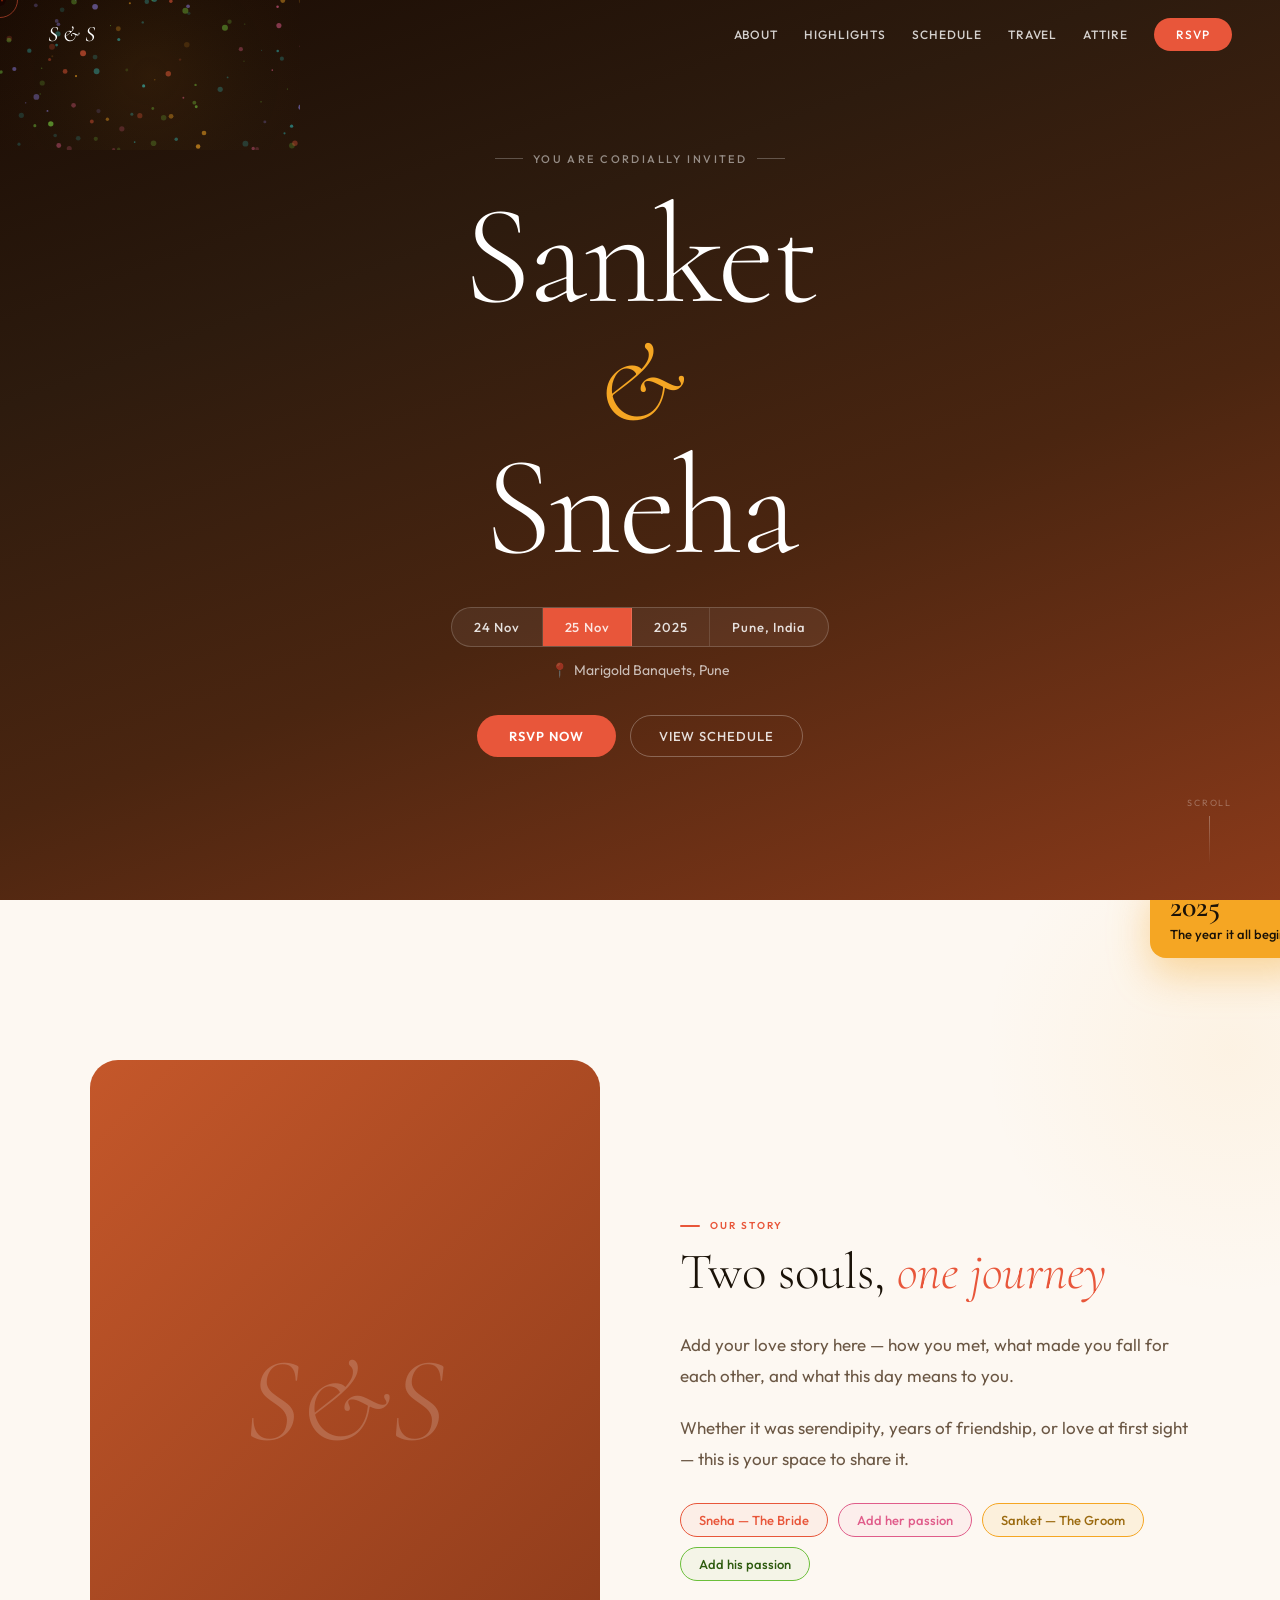
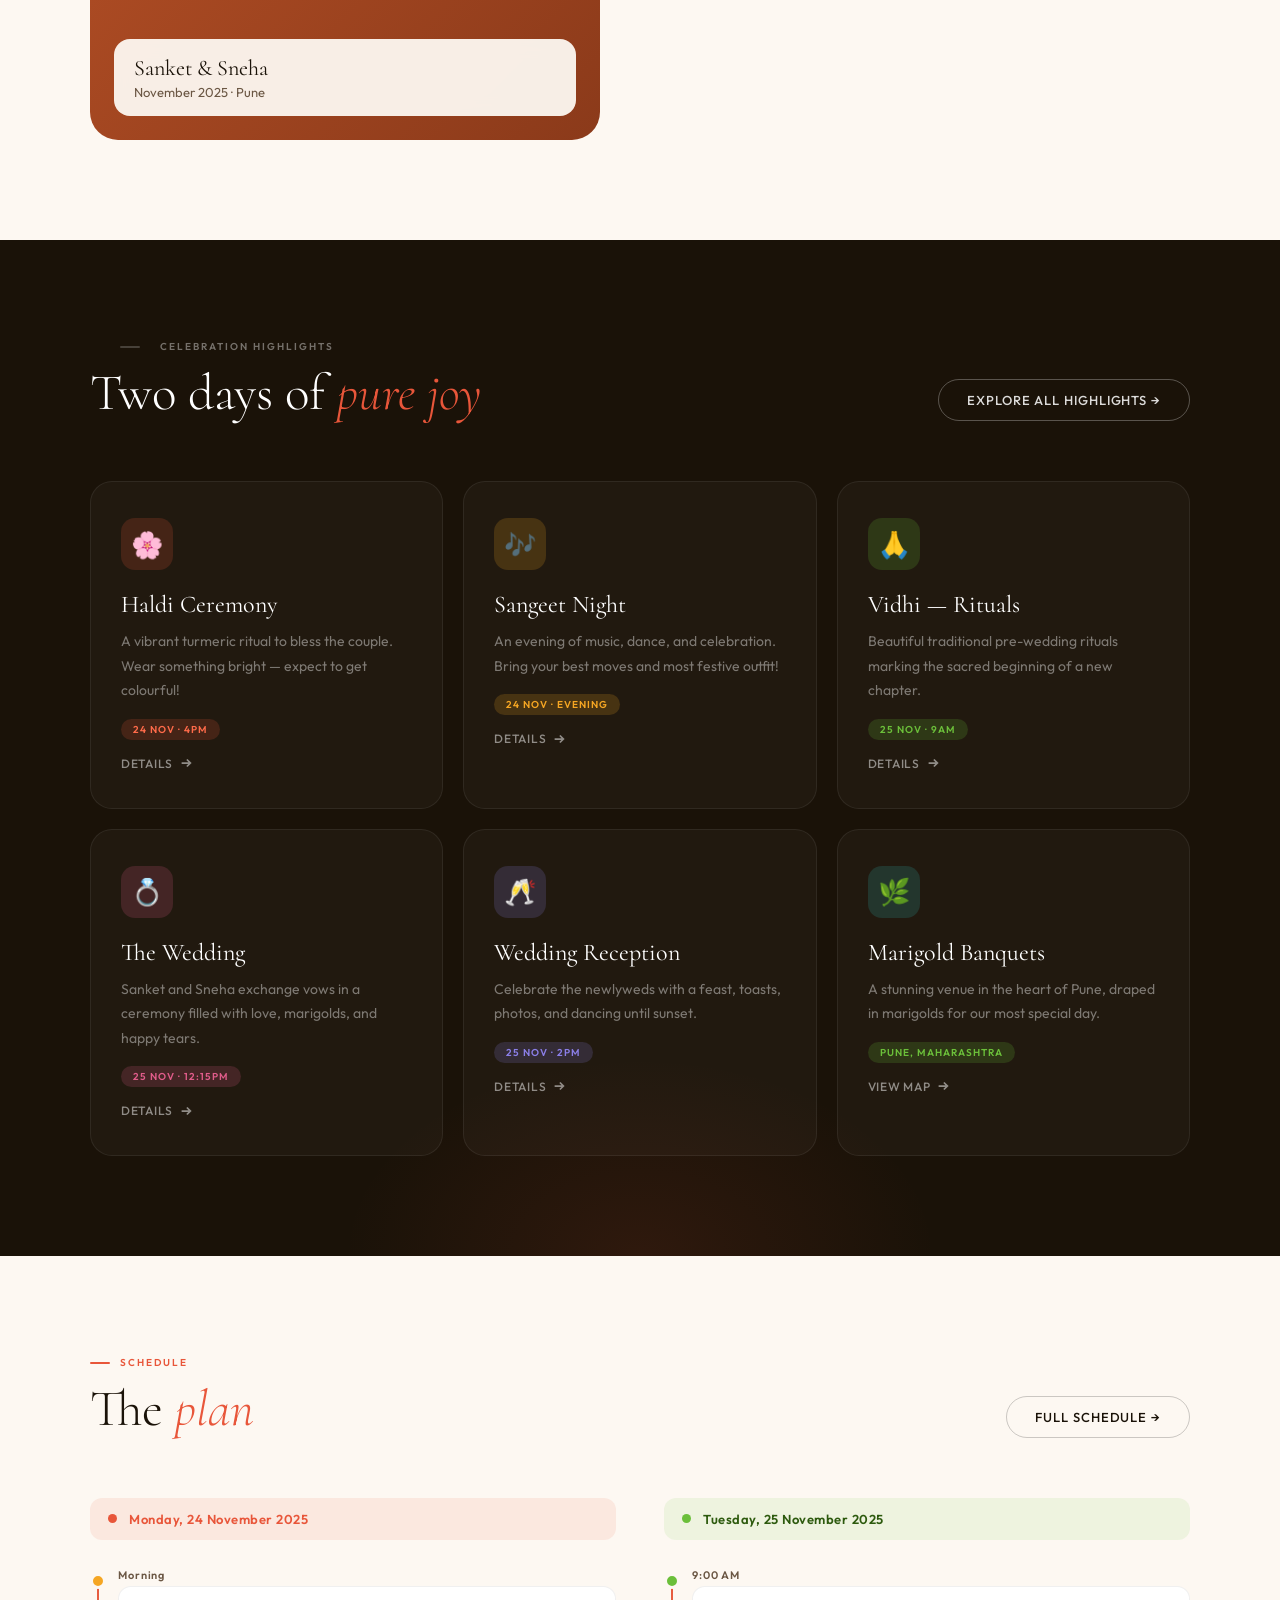
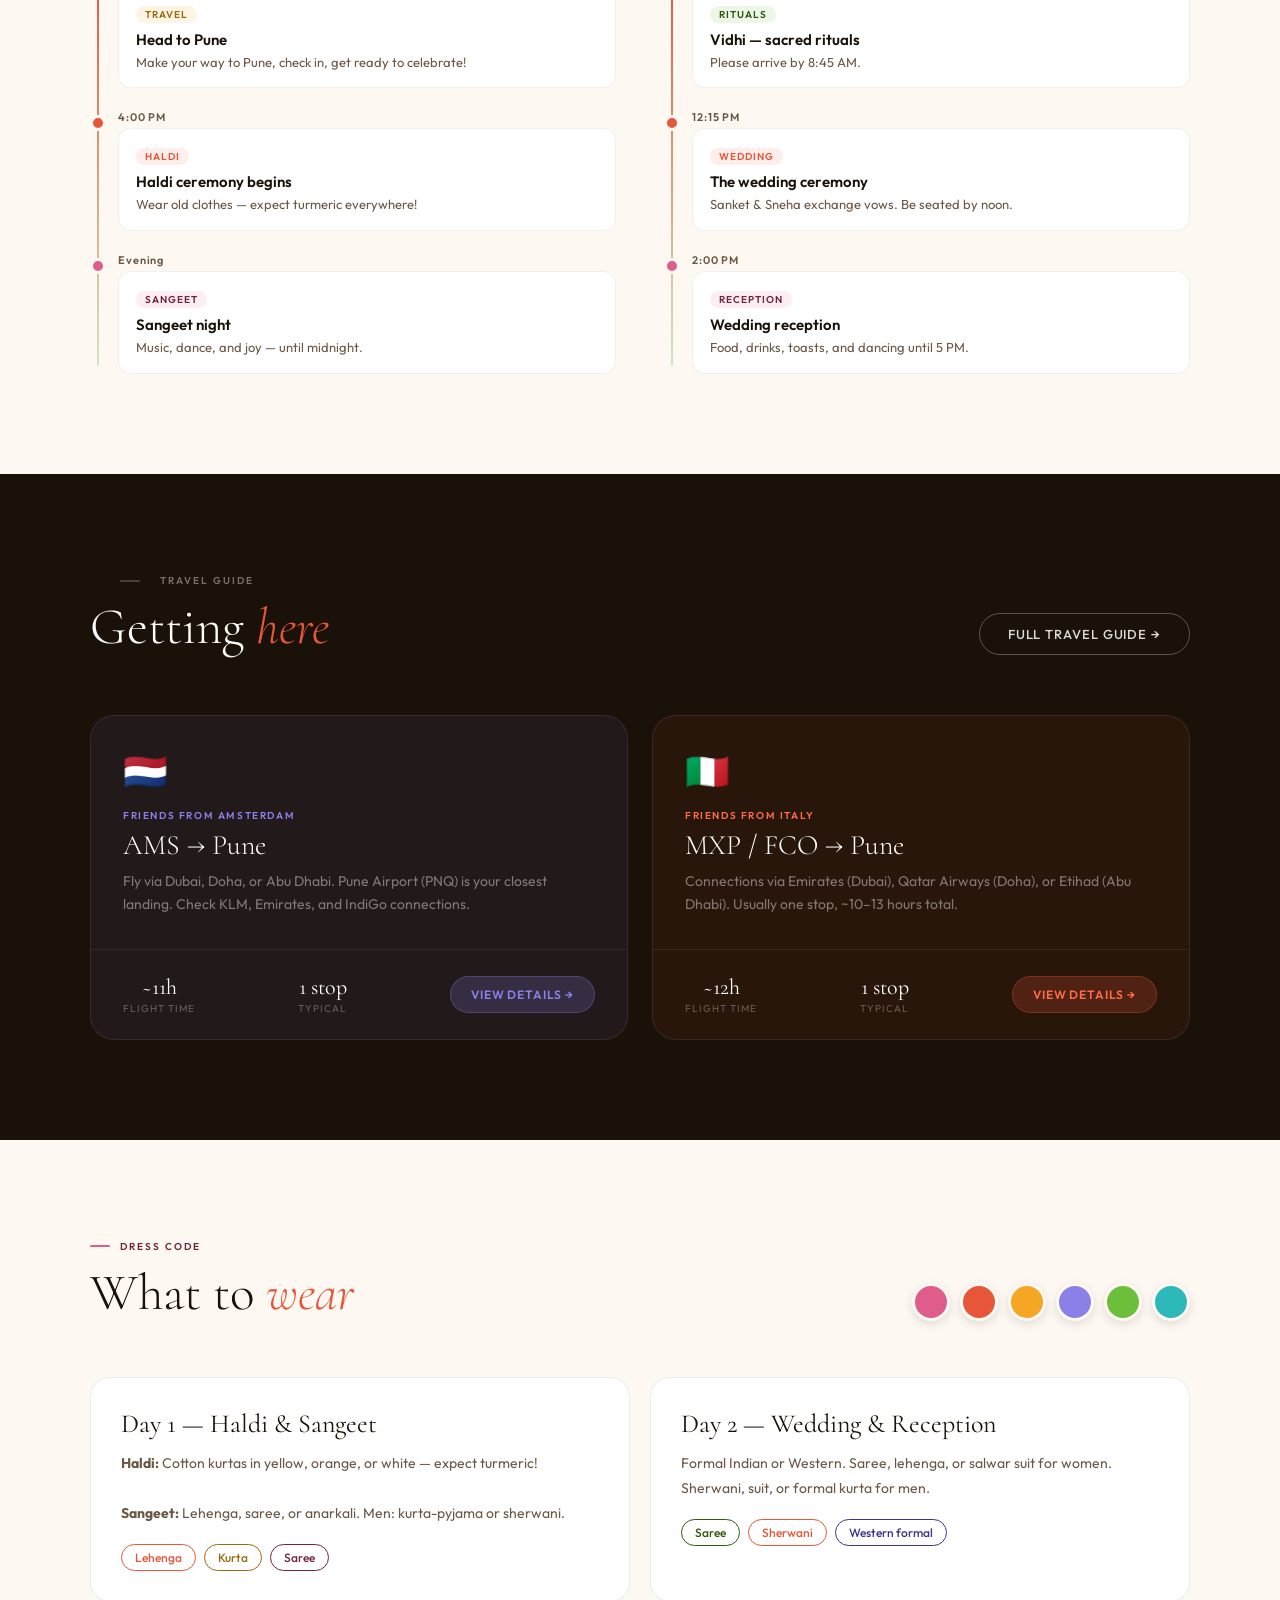
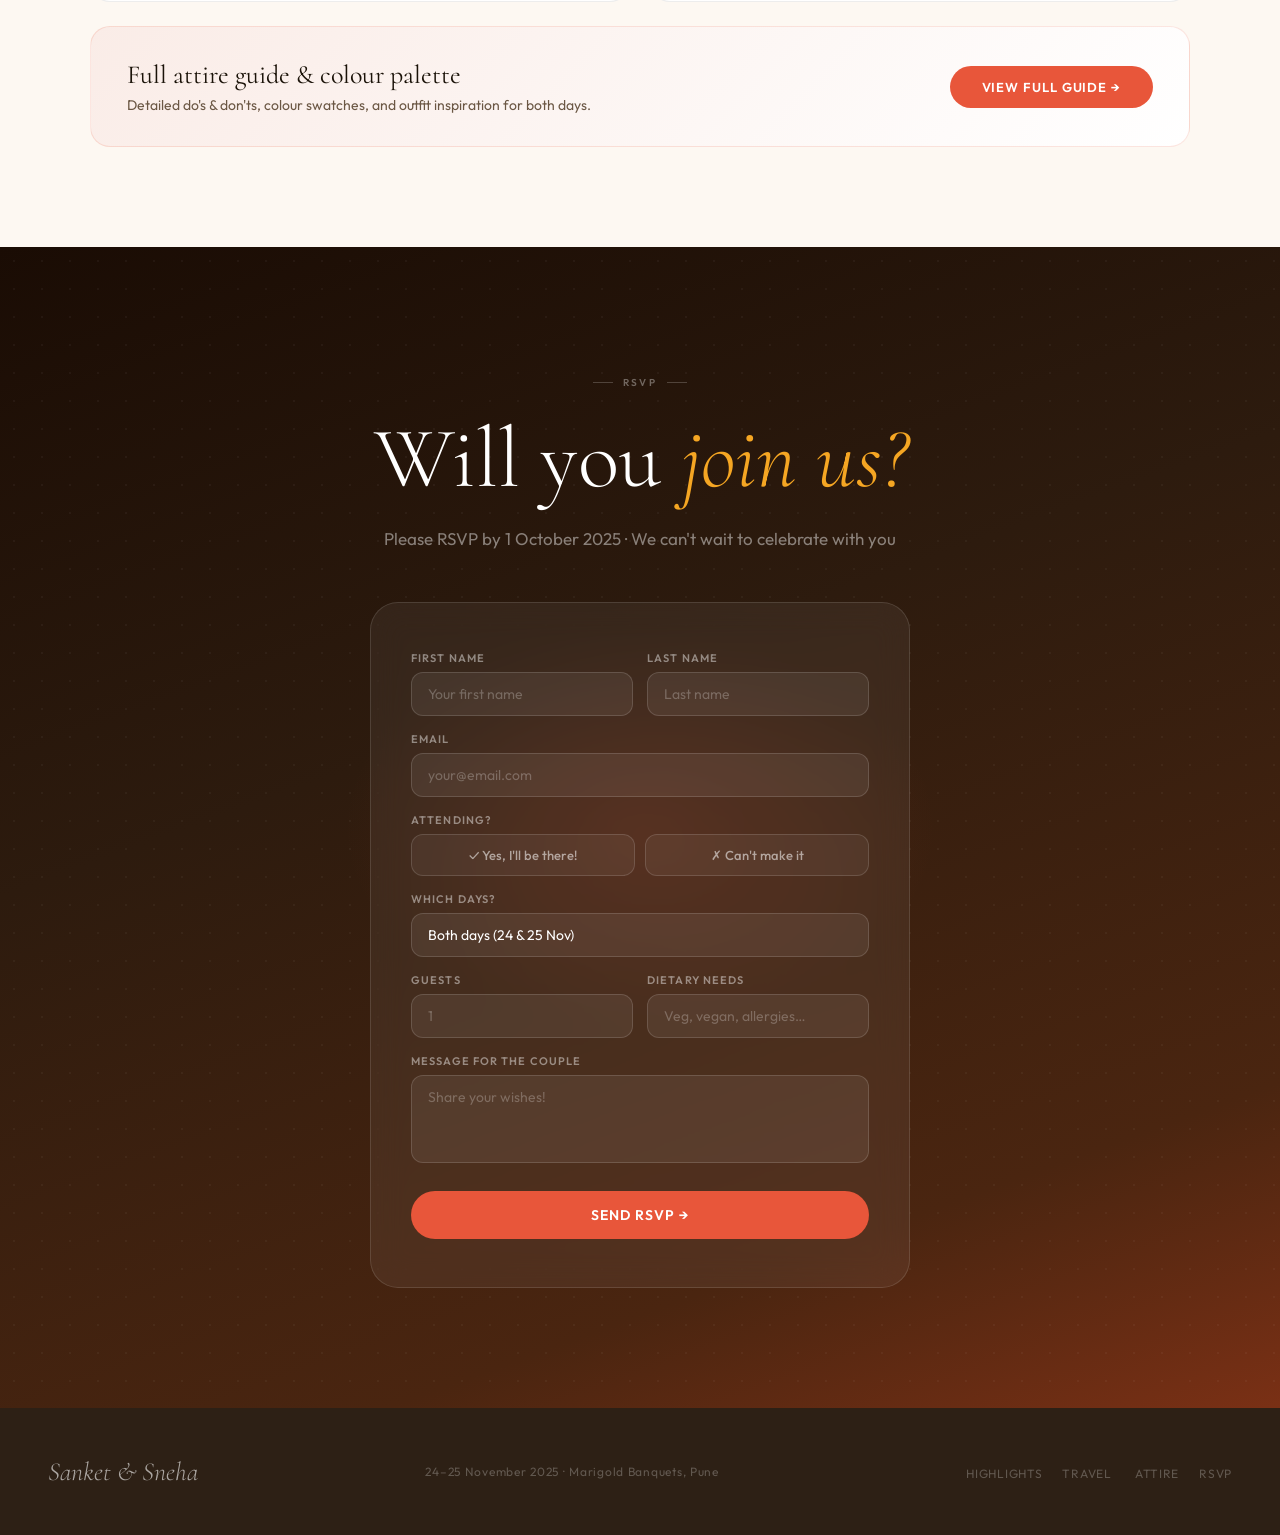
==== index.html @ 669a03d9 "Add files via upload" ====
<!DOCTYPE html>
<html lang="en">
<head>
<meta charset="UTF-8"><meta name="viewport" content="width=device-width,initial-scale=1">
<title>Sanket & Sneha — 24·25 November 2025</title>
<link rel="preconnect" href="https://fonts.googleapis.com"><link rel="preconnect" href="https://fonts.gstatic.com" crossorigin>
<link rel="stylesheet" href="shared.css">
<style>
/* HERO */
#hero{min-height:100vh;display:flex;flex-direction:column;align-items:center;justify-content:center;text-align:center;position:relative;overflow:hidden;background:linear-gradient(160deg,#1a0c04 0%,#2D1B0E 30%,#4A2510 60%,#8B3A1A 100%);}
.hero-canvas{position:absolute;inset:0;z-index:0;}
.hero-content{position:relative;z-index:2;padding:0 24px;}
.hero-eyebrow{display:inline-flex;align-items:center;gap:10px;font-size:11px;font-weight:500;letter-spacing:.22em;text-transform:uppercase;color:rgba(255,255,255,.5);margin-bottom:24px;opacity:0;animation:fadeUp .8s .3s forwards;}
.hero-eyebrow::before,.hero-eyebrow::after{content:'';width:28px;height:1px;background:rgba(255,255,255,.25);}
.hero-name-wrap{overflow:hidden;margin-bottom:4px;}
.hero-name{font-family:'Cormorant',serif;font-size:clamp(72px,11vw,150px);font-weight:300;line-height:.95;color:#fff;letter-spacing:-.02em;display:block;opacity:0;transform:translateY(100%);animation:slideUp .9s cubic-bezier(.16,1,.3,1) forwards;}
.n1{animation-delay:.5s;}.n2{animation-delay:.9s;}
.amp{font-style:italic;color:var(--yellow);font-size:clamp(60px,9vw,130px);opacity:0;animation:slideUp .9s cubic-bezier(.16,1,.3,1) .7s forwards;}
.hero-meta{margin-top:32px;opacity:0;animation:fadeUp .8s 1.2s forwards;}
.hero-date-badge{display:inline-flex;align-items:center;border:1px solid rgba(255,255,255,.18);border-radius:60px;overflow:hidden;backdrop-filter:blur(8px);background:rgba(255,255,255,.06);}
.hdb{padding:11px 22px;font-size:13px;font-weight:500;letter-spacing:.06em;color:rgba(255,255,255,.85);border-right:1px solid rgba(255,255,255,.12);}
.hdb:last-child{border-right:none;}.hdb.accent{background:var(--coral);}
.hero-loc{margin-top:14px;font-size:14px;color:rgba(255,255,255,.45);display:flex;align-items:center;justify-content:center;gap:6px;}
.hero-loc a{color:rgba(255,255,255,.7);text-decoration:none;transition:color .2s;}.hero-loc a:hover{color:var(--yellow);}
.hero-ctas{display:flex;align-items:center;justify-content:center;gap:14px;margin-top:36px;opacity:0;animation:fadeUp .8s 1.4s forwards;flex-wrap:wrap;}
.hero-countdown{position:absolute;bottom:36px;left:50%;transform:translateX(-50%);display:flex;z-index:2;opacity:0;animation:fadeUp .8s 1.6s forwards;}
.hc-block{padding:10px 18px;text-align:center;border-right:1px solid rgba(255,255,255,.12);}
.hc-block:last-child{border-right:none;}
.hc-num{font-family:'Cormorant',serif;font-size:32px;font-weight:300;color:#fff;line-height:1;}
.hc-label{font-size:9px;letter-spacing:.16em;text-transform:uppercase;color:rgba(255,255,255,.35);margin-top:3px;}
.scroll-ind{position:absolute;bottom:36px;right:48px;z-index:2;display:flex;flex-direction:column;align-items:center;gap:8px;opacity:0;animation:fadeUp .8s 2s forwards;}
.scroll-ind span{font-size:9px;letter-spacing:.2em;text-transform:uppercase;color:rgba(255,255,255,.3);}
.scroll-line{width:1px;height:48px;background:linear-gradient(to bottom,rgba(255,255,255,.3),transparent);animation:scrollDown 2s ease-in-out infinite;}
@keyframes scrollDown{0%{transform:scaleY(0);transform-origin:top;}50%{transform:scaleY(1);transform-origin:top;}51%{transform:scaleY(1);transform-origin:bottom;}100%{transform:scaleY(0);transform-origin:bottom;}}

/* ABOUT */
#about{padding:100px 48px;background:var(--cream);overflow:hidden;position:relative;}
#about::before{content:'';position:absolute;right:-200px;top:-100px;width:500px;height:500px;border-radius:50%;background:radial-gradient(circle,rgba(245,166,35,.07),transparent 70%);pointer-events:none;}
.about-inner{max-width:1100px;margin:0 auto;}
.about-grid{display:grid;grid-template-columns:1fr 1fr;gap:80px;align-items:center;margin-top:60px;}
.about-frame{aspect-ratio:3/4;border-radius:28px;background:linear-gradient(135deg,#C4572A,#8B3A1A);overflow:hidden;position:relative;display:flex;align-items:center;justify-content:center;transition:transform .4s cubic-bezier(.16,1,.3,1);}
.about-frame:hover{transform:perspective(600px) rotateY(4deg) rotateX(-2deg) scale(1.02);}
.about-frame .initials{font-family:'Cormorant',serif;font-size:120px;font-weight:300;font-style:italic;color:rgba(255,255,255,.18);user-select:none;}
.about-label{position:absolute;bottom:24px;left:24px;right:24px;padding:16px 20px;border-radius:16px;background:rgba(253,248,242,.95);backdrop-filter:blur(8px);}
.about-label h3{font-family:'Cormorant',serif;font-size:22px;font-weight:400;}
.about-label p{font-size:13px;color:var(--mid);margin-top:3px;}
.about-float{position:absolute;top:-24px;right:-32px;padding:16px 20px;border-radius:16px;background:var(--yellow);color:var(--dark);font-size:13px;font-weight:500;box-shadow:0 16px 40px rgba(245,166,35,.4);max-width:180px;animation:floatBob 3s ease-in-out infinite;}
.about-float .big{font-family:'Cormorant',serif;font-size:30px;font-weight:600;display:block;line-height:1;margin-bottom:4px;}
.about-text .section-title{margin-bottom:28px;}
.about-text p{font-size:17px;line-height:1.85;color:var(--mid);margin-bottom:20px;}
.chips{display:flex;gap:10px;flex-wrap:wrap;margin-top:28px;}
.chip{padding:8px 18px;border-radius:40px;font-size:13px;font-weight:500;border:1.5px solid;transition:all .2s;cursor:none;}
.chip:hover{transform:translateY(-2px);box-shadow:0 6px 16px rgba(0,0,0,.1);}
.chip.coral{border-color:var(--coral);color:var(--coral);background:rgba(232,86,58,.06);}
.chip.pink{border-color:var(--pink);color:var(--pink);background:rgba(224,92,138,.06);}
.chip.yellow{border-color:var(--yellow);color:var(--yellow-d);background:rgba(245,166,35,.1);}
.chip.lime{border-color:var(--lime);color:var(--lime-d);background:rgba(107,191,58,.06);}

/* FEATURES */
#features{background:var(--dark);padding:100px 48px;overflow:hidden;position:relative;}
#features::after{content:'';position:absolute;bottom:-200px;left:50%;transform:translateX(-50%);width:600px;height:400px;background:radial-gradient(ellipse,rgba(232,86,58,.1),transparent 70%);pointer-events:none;}
.features-inner{max-width:1100px;margin:0 auto;}
.features-header{display:flex;justify-content:space-between;align-items:flex-end;margin-bottom:60px;flex-wrap:wrap;gap:24px;}
.features-grid{display:grid;grid-template-columns:repeat(3,1fr);gap:20px;}
.feature-card{padding:36px 30px;border-radius:22px;border:1px solid rgba(255,255,255,.07);background:rgba(255,255,255,.03);transition:all .35s cubic-bezier(.16,1,.3,1);cursor:none;position:relative;overflow:hidden;}
.feature-card::before{content:'';position:absolute;inset:0;background:radial-gradient(circle at var(--mx,50%) var(--my,50%),rgba(255,255,255,.06),transparent 60%);opacity:0;transition:opacity .3s;}
.feature-card:hover::before{opacity:1;}
.feature-card:hover{transform:translateY(-8px) scale(1.02);border-color:rgba(255,255,255,.16);background:rgba(255,255,255,.06);}
.feature-icon{width:52px;height:52px;border-radius:14px;display:flex;align-items:center;justify-content:center;font-size:26px;margin-bottom:20px;transition:transform .3s;}
.feature-card:hover .feature-icon{transform:scale(1.15) rotate(-5deg);}
.fi-coral{background:rgba(232,86,58,.18);}.fi-yellow{background:rgba(245,166,35,.18);}
.fi-lime{background:rgba(107,191,58,.18);}.fi-pink{background:rgba(224,92,138,.18);}
.fi-purple{background:rgba(139,127,232,.18);}.fi-teal{background:rgba(45,185,185,.18);}
.feature-card h3{font-family:'Cormorant',serif;font-size:24px;font-weight:400;color:#fff;margin-bottom:10px;}
.feature-card p{font-size:14px;line-height:1.75;color:rgba(255,255,255,.42);}
.fc-tag{display:inline-block;margin-top:16px;font-size:10px;font-weight:600;letter-spacing:.1em;text-transform:uppercase;padding:4px 12px;border-radius:20px;}
.ft-coral{background:rgba(232,86,58,.18);color:var(--coral2);}.ft-yellow{background:rgba(245,166,35,.18);color:var(--yellow);}
.ft-lime{background:rgba(107,191,58,.18);color:var(--lime);}.ft-pink{background:rgba(224,92,138,.18);color:var(--pink);}
.ft-purple{background:rgba(139,127,232,.18);color:var(--purple);}
.feature-cta{display:inline-flex;align-items:center;gap:6px;margin-top:16px;font-size:12px;font-weight:500;color:rgba(255,255,255,.5);text-decoration:none;letter-spacing:.06em;text-transform:uppercase;transition:color .2s;}
.feature-cta:hover{color:#fff;}
.feature-cta svg{width:14px;height:14px;transition:transform .2s;}
.feature-cta:hover svg{transform:translateX(4px);}

/* SCHEDULE */
#schedule{padding:100px 48px;background:var(--cream);}
.schedule-inner{max-width:1100px;margin:0 auto;}
.schedule-header{display:flex;justify-content:space-between;align-items:flex-end;margin-bottom:60px;flex-wrap:wrap;gap:24px;}
.schedule-days{display:grid;grid-template-columns:1fr 1fr;gap:48px;}
.day-head{display:flex;align-items:center;gap:12px;padding:13px 18px;border-radius:12px;margin-bottom:28px;font-size:13px;font-weight:600;letter-spacing:.04em;}
.dh1{background:rgba(232,86,58,.1);color:var(--coral);}.dh2{background:rgba(107,191,58,.1);color:var(--lime-d);}
.day-head .dot{width:9px;height:9px;border-radius:50%;flex-shrink:0;}
.dh1 .dot{background:var(--coral);}.dh2 .dot{background:var(--lime);}
.tl{position:relative;padding-left:28px;}
.tl::before{content:'';position:absolute;left:7px;top:8px;bottom:8px;width:2px;border-radius:2px;background:linear-gradient(to bottom,var(--coral),rgba(107,191,58,.3));}
.tl-item{position:relative;padding-bottom:22px;}
.tl-item:last-child{padding-bottom:0;}
.tl-dot{position:absolute;left:-28px;top:5px;width:16px;height:16px;border-radius:50%;border:3px solid var(--cream);transition:transform .3s,box-shadow .3s;}
.tl-item:hover .tl-dot{transform:scale(1.4);box-shadow:0 0 0 4px rgba(232,86,58,.18);}
.dc{background:var(--coral);}.dy{background:var(--yellow);}.dp{background:var(--pink);}.dl{background:var(--lime);}
.tl-time{font-size:11px;font-weight:600;letter-spacing:.08em;color:var(--mid);margin-bottom:4px;}
.tl-card{padding:15px 17px;border-radius:13px;border:1.5px solid rgba(0,0,0,.06);background:#fff;transition:all .3s cubic-bezier(.16,1,.3,1);}
.tl-item:hover .tl-card{transform:translateX(5px);border-color:var(--coral);box-shadow:0 8px 24px rgba(0,0,0,.08);}
.tl-card h4{font-size:15px;font-weight:600;margin-bottom:3px;}
.tl-card p{font-size:13px;color:var(--mid);line-height:1.6;}
.tl-badge{display:inline-block;margin-bottom:7px;font-size:10px;font-weight:600;letter-spacing:.1em;text-transform:uppercase;padding:2px 9px;border-radius:10px;}
.tb-c{background:rgba(232,86,58,.1);color:var(--coral);}.tb-y{background:rgba(245,166,35,.12);color:var(--yellow-d);}
.tb-p{background:rgba(224,92,138,.1);color:var(--pink-d);}.tb-l{background:rgba(107,191,58,.12);color:var(--lime-d);}

/* TRAVEL SECTION */
#travel{background:var(--dark);padding:100px 48px;}
.travel-inner{max-width:1100px;margin:0 auto;}
.travel-header{display:flex;justify-content:space-between;align-items:flex-end;margin-bottom:60px;flex-wrap:wrap;gap:24px;}
.travel-cols{display:grid;grid-template-columns:1fr 1fr;gap:24px;}
.travel-col-card{border-radius:24px;overflow:hidden;border:1px solid rgba(255,255,255,.08);transition:all .3s cubic-bezier(.16,1,.3,1);}
.travel-col-card:hover{border-color:rgba(255,255,255,.18);transform:translateY(-4px);}
.tc-top{padding:32px;border-bottom:1px solid rgba(255,255,255,.07);}
.tc-flag{font-size:36px;margin-bottom:16px;}
.tc-origin{font-size:10px;font-weight:600;letter-spacing:.16em;text-transform:uppercase;margin-bottom:6px;}
.tc-origin.ams{color:var(--purple);}
.tc-origin.italy{color:var(--coral2);}
.tc-title{font-family:'Cormorant',serif;font-size:28px;font-weight:300;color:#fff;}
.tc-desc{font-size:14px;color:rgba(255,255,255,.42);margin-top:8px;line-height:1.65;}
.tc-bottom{padding:24px 32px;display:flex;align-items:center;justify-content:space-between;gap:12px;flex-wrap:wrap;}
.tc-stat{text-align:center;}
.tc-stat .val{font-family:'Cormorant',serif;font-size:22px;font-weight:400;color:#fff;}
.tc-stat .lbl{font-size:10px;letter-spacing:.1em;text-transform:uppercase;color:rgba(255,255,255,.3);margin-top:2px;}
.tc-link{display:inline-flex;align-items:center;gap:6px;padding:10px 20px;border-radius:30px;font-size:12px;font-weight:600;letter-spacing:.07em;text-transform:uppercase;text-decoration:none;transition:all .2s;}
.tc-link.ams{background:rgba(139,127,232,.2);color:var(--purple);border:1px solid rgba(139,127,232,.3);}
.tc-link.ams:hover{background:rgba(139,127,232,.35);}
.tc-link.italy{background:rgba(232,86,58,.2);color:var(--coral2);border:1px solid rgba(232,86,58,.3);}
.tc-link.italy:hover{background:rgba(232,86,58,.35);}

/* ATTIRE SECTION */
#attire{background:var(--cream);padding:100px 48px;}
.attire-inner{max-width:1100px;margin:0 auto;}
.attire-header{display:flex;justify-content:space-between;align-items:flex-end;margin-bottom:56px;flex-wrap:wrap;gap:24px;}
.palette-row{display:flex;gap:10px;flex-wrap:wrap;}
.sw{width:38px;height:38px;border-radius:50%;border:3px solid var(--cream);box-shadow:0 3px 10px rgba(0,0,0,.12);transition:transform .2s;}
.sw:hover{transform:scale(1.2);}
.attire-grid{display:grid;grid-template-columns:1fr 1fr;gap:20px;margin-bottom:24px;}
.acard{padding:30px;border-radius:20px;border:1.5px solid rgba(0,0,0,.07);background:#fff;transition:all .3s cubic-bezier(.16,1,.3,1);}
.acard:hover{transform:translateY(-4px);box-shadow:0 16px 40px rgba(0,0,0,.08);border-color:transparent;}
.acard h3{font-family:'Cormorant',serif;font-size:26px;font-weight:400;margin-bottom:12px;}
.acard p{font-size:14px;color:var(--mid);line-height:1.8;margin-bottom:18px;}
.achips{display:flex;gap:8px;flex-wrap:wrap;}
.achip{font-size:12px;font-weight:500;padding:5px 13px;border-radius:20px;border:1.5px solid;transition:all .2s;}
.achip:hover{transform:translateY(-2px);}
.attire-cta-banner{margin-top:24px;padding:32px 36px;border-radius:20px;background:linear-gradient(135deg,var(--coral-l),#fff);border:1.5px solid rgba(232,86,58,.15);display:flex;align-items:center;justify-content:space-between;gap:24px;flex-wrap:wrap;}
.acb-text h3{font-family:'Cormorant',serif;font-size:26px;font-weight:400;margin-bottom:6px;}
.acb-text p{font-size:14px;color:var(--mid);}

/* RSVP */
#rsvp{background:linear-gradient(160deg,#1a0c04 0%,#2D1B0E 40%,#4A2510 80%,#7A3015 100%);padding:120px 48px;text-align:center;position:relative;overflow:hidden;}
#rsvp::before{content:'';position:absolute;inset:0;background-image:radial-gradient(rgba(255,255,255,.04) 1px,transparent 1px);background-size:28px 28px;pointer-events:none;}
.rsvp-glow{position:absolute;top:50%;left:50%;transform:translate(-50%,-50%);width:600px;height:400px;background:radial-gradient(ellipse,rgba(232,86,58,.14),transparent 70%);pointer-events:none;}
.rsvp-inner{position:relative;z-index:1;}
.rsvp-eyebrow{display:inline-flex;align-items:center;gap:10px;font-size:10px;font-weight:600;letter-spacing:.22em;text-transform:uppercase;color:rgba(255,255,255,.35);margin-bottom:18px;}
.rsvp-eyebrow::before,.rsvp-eyebrow::after{content:'';width:20px;height:1px;background:rgba(255,255,255,.2);}
.rsvp-title{font-family:'Cormorant',serif;font-size:clamp(44px,7vw,86px);font-weight:300;color:#fff;margin-bottom:14px;}
.rsvp-title em{font-style:italic;color:var(--yellow);}
.rsvp-sub{font-size:17px;color:rgba(255,255,255,.45);margin-bottom:48px;line-height:1.7;}
.rsvp-box{max-width:540px;margin:0 auto;background:rgba(255,255,255,.06);backdrop-filter:blur(16px);border:1px solid rgba(255,255,255,.12);border-radius:28px;padding:48px 40px;}
.form-row{display:grid;grid-template-columns:1fr 1fr;gap:14px;}
.fld{margin-bottom:16px;text-align:left;}
.fld label{display:block;font-size:11px;font-weight:600;letter-spacing:.1em;text-transform:uppercase;color:rgba(255,255,255,.45);margin-bottom:7px;}
.fld input,.fld select,.fld textarea{width:100%;padding:12px 16px;border:1px solid rgba(255,255,255,.14);border-radius:12px;font-size:14px;font-family:'Outfit',sans-serif;background:rgba(255,255,255,.07);color:#fff;outline:none;transition:border-color .2s,background .2s;appearance:none;}
.fld input::placeholder,.fld textarea::placeholder{color:rgba(255,255,255,.25);}
.fld input:focus,.fld select:focus,.fld textarea:focus{border-color:rgba(245,166,35,.6);background:rgba(255,255,255,.1);}
.fld select option{background:#3A1A0A;color:#fff;}
.fld textarea{height:88px;resize:none;}
.attend-row{display:grid;grid-template-columns:1fr 1fr;gap:10px;margin-top:7px;}
.att-btn{padding:12px;border-radius:12px;font-size:13px;font-weight:500;cursor:none;font-family:'Outfit',sans-serif;border:1px solid rgba(255,255,255,.14);background:rgba(255,255,255,.05);color:rgba(255,255,255,.55);transition:all .2s;}
.att-btn:hover{background:rgba(255,255,255,.1);color:#fff;}
.att-btn.yes{background:rgba(107,191,58,.2);border-color:rgba(107,191,58,.45);color:#8FD455;}
.att-btn.no{background:rgba(224,92,138,.15);border-color:rgba(224,92,138,.35);color:var(--pink);}
.rsvp-submit{width:100%;padding:15px;border-radius:40px;background:var(--coral);color:#fff;font-size:14px;font-weight:600;letter-spacing:.07em;text-transform:uppercase;border:none;cursor:none;font-family:'Outfit',sans-serif;margin-top:8px;transition:all .25s;position:relative;overflow:hidden;}
.rsvp-submit::after{content:'';position:absolute;inset:0;background:linear-gradient(to right,transparent,rgba(255,255,255,.2),transparent);transform:translateX(-100%);transition:transform .5s;}
.rsvp-submit:hover{background:var(--coral2);transform:translateY(-2px);box-shadow:0 12px 32px rgba(232,86,58,.5);}
.rsvp-submit:hover::after{transform:translateX(100%);}
.rsvp-success{display:none;text-align:center;padding:20px 0;}
.rsvp-success .big{font-family:'Cormorant',serif;font-size:42px;font-style:italic;color:#fff;margin-bottom:12px;}
.rsvp-success p{font-size:15px;color:rgba(255,255,255,.55);}

@media(max-width:900px){
  #about,#features,#schedule,#travel,#attire,#rsvp{padding:72px 20px;}
  .about-grid,.schedule-days,.travel-cols,.attire-grid,.features-grid{grid-template-columns:1fr;}
  .about-float{display:none;}
  .features-header,.schedule-header,.travel-header,.attire-header{flex-direction:column;align-items:flex-start;}
  .form-row,.attend-row{grid-template-columns:1fr;}
  .rsvp-box{padding:28px 20px;}
  .attire-cta-banner{flex-direction:column;}
  .scroll-ind{display:none;}
}
</style>
</head>
<body>
<div id="cursor"></div><div id="cursor-ring"></div>

<nav class="main-nav" id="main-nav">
  <a href="index.html" class="nav-logo">S & S</a>
  <div class="nav-links">
    <a href="#about">About</a>
    <a href="#features">Highlights</a>
    <a href="#schedule">Schedule</a>
    <a href="#travel">Travel</a>
    <a href="#attire">Attire</a>
    <a href="#rsvp" class="nav-rsvp">RSVP</a>
  </div>
  <div class="hamburger" id="ham" onclick="toggleMenu()"><span></span><span></span><span></span></div>
</nav>
<div class="mobile-menu" id="mmenu">
  <a href="#about" onclick="closeMenu()">About</a>
  <a href="#features" onclick="closeMenu()">Highlights</a>
  <a href="#schedule" onclick="closeMenu()">Schedule</a>
  <a href="#travel" onclick="closeMenu()">Travel</a>
  <a href="#attire" onclick="closeMenu()">Attire</a>
  <a href="#rsvp" onclick="closeMenu()" style="color:var(--coral)">RSVP →</a>
</div>

<!-- HERO -->
<section id="hero">
  <canvas class="hero-canvas" id="heroCanvas"></canvas>
  <div class="hero-content">
    <div class="hero-eyebrow">You are cordially invited</div>
    <div class="hero-name-wrap"><span class="hero-name n1">Sanket</span></div>
    <div class="hero-name-wrap"><span class="hero-name amp">&</span></div>
    <div class="hero-name-wrap"><span class="hero-name n2">Sneha</span></div>
    <div class="hero-meta">
      <div class="hero-date-badge">
        <div class="hdb">24 Nov</div><div class="hdb accent">25 Nov</div>
        <div class="hdb">2025</div><div class="hdb">Pune, India</div>
      </div>
      <div class="hero-loc">📍 <a href="https://maps.app.goo.gl/HEEg9PPyY22yJDSi9" target="_blank">Marigold Banquets, Pune</a></div>
    </div>
    <div class="hero-ctas">
      <a href="#rsvp" class="btn-primary">RSVP Now</a>
      <a href="#schedule" class="btn-outline-white">View Schedule</a>
    </div>
  </div>
  <div class="hero-countdown" id="hcdown">
    <div class="hc-block"><div class="hc-num" id="hc-d">—</div><div class="hc-label">Days</div></div>
    <div class="hc-block"><div class="hc-num" id="hc-h">—</div><div class="hc-label">Hours</div></div>
    <div class="hc-block"><div class="hc-num" id="hc-m">—</div><div class="hc-label">Mins</div></div>
    <div class="hc-block"><div class="hc-num" id="hc-s">—</div><div class="hc-label">Secs</div></div>
  </div>
  <div class="scroll-ind"><span>Scroll</span><div class="scroll-line"></div></div>
</section>

<!-- ABOUT -->
<section id="about">
  <div class="about-inner">
    <div class="about-grid">
      <div class="reveal-left">
        <div class="about-frame">
          <span class="initials">S&S</span>
          <div class="about-label"><h3>Sanket & Sneha</h3><p>November 2025 · Pune</p></div>
        </div>
        <div class="about-float"><span class="big">2025</span>The year it all begins</div>
      </div>
      <div class="about-text reveal-right">
        <div class="section-label sl-coral">Our story</div>
        <h2 class="section-title">Two souls, <em>one journey</em></h2>
        <p>Add your love story here — how you met, what made you fall for each other, and what this day means to you.</p>
        <p>Whether it was serendipity, years of friendship, or love at first sight — this is your space to share it.</p>
        <div class="chips">
          <span class="chip coral">Sneha — The Bride</span>
          <span class="chip pink">Add her passion</span>
          <span class="chip yellow">Sanket — The Groom</span>
          <span class="chip lime">Add his passion</span>
        </div>
      </div>
    </div>
  </div>
</section>

<!-- FEATURES / HIGHLIGHTS -->
<section id="features">
  <div class="features-inner">
    <div class="features-header">
      <div class="reveal">
        <div class="section-label" style="color:rgba(255,255,255,.4)"><span style="width:20px;height:2px;background:rgba(255,255,255,.2);display:inline-block;border-radius:2px;margin-right:10px"></span>Celebration highlights</div>
        <h2 class="section-title" style="color:#fff">Two days of <em>pure joy</em></h2>
      </div>
      <a href="highlights.html" class="btn-outline-white reveal">Explore all highlights →</a>
    </div>
    <div class="features-grid">
      <div class="feature-card reveal d1"><div class="feature-icon fi-coral">🌸</div><h3>Haldi Ceremony</h3><p>A vibrant turmeric ritual to bless the couple. Wear something bright — expect to get colourful!</p><span class="fc-tag ft-coral">24 Nov · 4pm</span><br><a href="highlights.html#haldi" class="feature-cta">Details <svg viewBox="0 0 16 16" fill="none" stroke="currentColor" stroke-width="2"><path d="M3 8h10M9 4l4 4-4 4"/></svg></a></div>
      <div class="feature-card reveal d2"><div class="feature-icon fi-yellow">🎶</div><h3>Sangeet Night</h3><p>An evening of music, dance, and celebration. Bring your best moves and most festive outfit!</p><span class="fc-tag ft-yellow">24 Nov · Evening</span><br><a href="highlights.html#sangeet" class="feature-cta">Details <svg viewBox="0 0 16 16" fill="none" stroke="currentColor" stroke-width="2"><path d="M3 8h10M9 4l4 4-4 4"/></svg></a></div>
      <div class="feature-card reveal d3"><div class="feature-icon fi-lime">🙏</div><h3>Vidhi — Rituals</h3><p>Beautiful traditional pre-wedding rituals marking the sacred beginning of a new chapter.</p><span class="fc-tag ft-lime">25 Nov · 9am</span><br><a href="highlights.html#vidhi" class="feature-cta">Details <svg viewBox="0 0 16 16" fill="none" stroke="currentColor" stroke-width="2"><path d="M3 8h10M9 4l4 4-4 4"/></svg></a></div>
      <div class="feature-card reveal d4"><div class="feature-icon fi-pink">💍</div><h3>The Wedding</h3><p>Sanket and Sneha exchange vows in a ceremony filled with love, marigolds, and happy tears.</p><span class="fc-tag ft-pink">25 Nov · 12:15pm</span><br><a href="highlights.html#wedding" class="feature-cta">Details <svg viewBox="0 0 16 16" fill="none" stroke="currentColor" stroke-width="2"><path d="M3 8h10M9 4l4 4-4 4"/></svg></a></div>
      <div class="feature-card reveal d5"><div class="feature-icon fi-purple">🥂</div><h3>Wedding Reception</h3><p>Celebrate the newlyweds with a feast, toasts, photos, and dancing until sunset.</p><span class="fc-tag ft-purple">25 Nov · 2pm</span><br><a href="highlights.html#reception" class="feature-cta">Details <svg viewBox="0 0 16 16" fill="none" stroke="currentColor" stroke-width="2"><path d="M3 8h10M9 4l4 4-4 4"/></svg></a></div>
      <div class="feature-card reveal d6"><div class="feature-icon fi-teal">🌿</div><h3>Marigold Banquets</h3><p>A stunning venue in the heart of Pune, draped in marigolds for our most special day.</p><span class="fc-tag ft-lime">Pune, Maharashtra</span><br><a href="https://maps.app.goo.gl/HEEg9PPyY22yJDSi9" target="_blank" class="feature-cta">View map <svg viewBox="0 0 16 16" fill="none" stroke="currentColor" stroke-width="2"><path d="M3 8h10M9 4l4 4-4 4"/></svg></a></div>
    </div>
  </div>
</section>

<!-- SCHEDULE -->
<section id="schedule">
  <div class="schedule-inner">
    <div class="schedule-header">
      <div class="reveal">
        <div class="section-label sl-coral">Schedule</div>
        <h2 class="section-title">The <em>plan</em></h2>
      </div>
      <a href="highlights.html#schedule" class="btn-outline-dark reveal">Full schedule →</a>
    </div>
    <div class="schedule-days">
      <div class="reveal-left">
        <div class="day-head dh1"><div class="dot"></div>Monday, 24 November 2025</div>
        <div class="tl">
          <div class="tl-item"><div class="tl-dot dy"></div><div class="tl-time">Morning</div><div class="tl-card"><span class="tl-badge tb-y">Travel</span><h4>Head to Pune</h4><p>Make your way to Pune, check in, get ready to celebrate!</p></div></div>
          <div class="tl-item"><div class="tl-dot dc"></div><div class="tl-time">4:00 PM</div><div class="tl-card"><span class="tl-badge tb-c">Haldi</span><h4>Haldi ceremony begins</h4><p>Wear old clothes — expect turmeric everywhere!</p></div></div>
          <div class="tl-item"><div class="tl-dot dp"></div><div class="tl-time">Evening</div><div class="tl-card"><span class="tl-badge tb-p">Sangeet</span><h4>Sangeet night</h4><p>Music, dance, and joy — until midnight.</p></div></div>
        </div>
      </div>
      <div class="reveal-right">
        <div class="day-head dh2"><div class="dot"></div>Tuesday, 25 November 2025</div>
        <div class="tl">
          <div class="tl-item"><div class="tl-dot dl"></div><div class="tl-time">9:00 AM</div><div class="tl-card"><span class="tl-badge tb-l">Rituals</span><h4>Vidhi — sacred rituals</h4><p>Please arrive by 8:45 AM.</p></div></div>
          <div class="tl-item"><div class="tl-dot dc"></div><div class="tl-time">12:15 PM</div><div class="tl-card"><span class="tl-badge tb-c">Wedding</span><h4>The wedding ceremony</h4><p>Sanket & Sneha exchange vows. Be seated by noon.</p></div></div>
          <div class="tl-item"><div class="tl-dot dp"></div><div class="tl-time">2:00 PM</div><div class="tl-card"><span class="tl-badge tb-p">Reception</span><h4>Wedding reception</h4><p>Food, drinks, toasts, and dancing until 5 PM.</p></div></div>
        </div>
      </div>
    </div>
  </div>
</section>

<!-- TRAVEL -->
<section id="travel">
  <div class="travel-inner">
    <div class="travel-header">
      <div class="reveal">
        <div class="section-label" style="color:rgba(255,255,255,.4)"><span style="width:20px;height:2px;background:rgba(255,255,255,.2);display:inline-block;border-radius:2px;margin-right:10px"></span>Travel guide</div>
        <h2 class="section-title" style="color:#fff">Getting <em>here</em></h2>
      </div>
      <a href="travel.html" class="btn-outline-white reveal">Full travel guide →</a>
    </div>
    <div class="travel-cols">
      <div class="travel-col-card reveal-left" style="background:rgba(139,127,232,.08)">
        <div class="tc-top">
          <div class="tc-flag">🇳🇱</div>
          <div class="tc-origin ams">Friends from Amsterdam</div>
          <div class="tc-title">AMS → Pune</div>
          <div class="tc-desc">Fly via Dubai, Doha, or Abu Dhabi. Pune Airport (PNQ) is your closest landing. Check KLM, Emirates, and IndiGo connections.</div>
        </div>
        <div class="tc-bottom">
          <div class="tc-stat"><div class="val">~11h</div><div class="lbl">Flight time</div></div>
          <div class="tc-stat"><div class="val">1 stop</div><div class="lbl">Typical</div></div>
          <a href="travel.html#ams" class="tc-link ams">View details →</a>
        </div>
      </div>
      <div class="travel-col-card reveal-right" style="background:rgba(232,86,58,.07)">
        <div class="tc-top">
          <div class="tc-flag">🇮🇹</div>
          <div class="tc-origin italy">Friends from Italy</div>
          <div class="tc-title">MXP / FCO → Pune</div>
          <div class="tc-desc">Connections via Emirates (Dubai), Qatar Airways (Doha), or Etihad (Abu Dhabi). Usually one stop, ~10–13 hours total.</div>
        </div>
        <div class="tc-bottom">
          <div class="tc-stat"><div class="val">~12h</div><div class="lbl">Flight time</div></div>
          <div class="tc-stat"><div class="val">1 stop</div><div class="lbl">Typical</div></div>
          <a href="travel.html#italy" class="tc-link italy">View details →</a>
        </div>
      </div>
    </div>
  </div>
</section>

<!-- ATTIRE -->
<section id="attire">
  <div class="attire-inner">
    <div class="attire-header">
      <div class="reveal">
        <div class="section-label sl-pink">Dress code</div>
        <h2 class="section-title">What to <em>wear</em></h2>
      </div>
      <div class="palette-row reveal">
        <div class="sw" style="background:#E05C8A"></div><div class="sw" style="background:#E8563A"></div>
        <div class="sw" style="background:#F5A623"></div><div class="sw" style="background:#8B7FE8"></div>
        <div class="sw" style="background:#6BBF3A"></div><div class="sw" style="background:#2DB9B9"></div>
      </div>
    </div>
    <div class="attire-grid">
      <div class="acard reveal-left">
        <h3>Day 1 — Haldi & Sangeet</h3>
        <p><strong>Haldi:</strong> Cotton kurtas in yellow, orange, or white — expect turmeric!<br><br><strong>Sangeet:</strong> Lehenga, saree, or anarkali. Men: kurta-pyjama or sherwani.</p>
        <div class="achips">
          <span class="achip" style="border-color:var(--coral);color:var(--coral)">Lehenga</span>
          <span class="achip" style="border-color:var(--yellow-d);color:var(--yellow-d)">Kurta</span>
          <span class="achip" style="border-color:var(--pink-d);color:var(--pink-d)">Saree</span>
        </div>
      </div>
      <div class="acard reveal-right">
        <h3>Day 2 — Wedding & Reception</h3>
        <p>Formal Indian or Western. Saree, lehenga, or salwar suit for women. Sherwani, suit, or formal kurta for men.</p>
        <div class="achips">
          <span class="achip" style="border-color:var(--lime-d);color:var(--lime-d)">Saree</span>
          <span class="achip" style="border-color:var(--coral);color:var(--coral)">Sherwani</span>
          <span class="achip" style="border-color:var(--purple-d);color:var(--purple-d)">Western formal</span>
        </div>
      </div>
    </div>
    <div class="attire-cta-banner reveal">
      <div class="acb-text">
        <h3>Full attire guide & colour palette</h3>
        <p>Detailed do's & don'ts, colour swatches, and outfit inspiration for both days.</p>
      </div>
      <a href="attire.html" class="btn-primary">View full guide →</a>
    </div>
  </div>
</section>

<!-- RSVP -->
<section id="rsvp">
  <div class="rsvp-glow"></div>
  <div class="rsvp-inner">
    <div class="rsvp-eyebrow">RSVP</div>
    <h2 class="rsvp-title reveal">Will you <em>join us?</em></h2>
    <p class="rsvp-sub reveal">Please RSVP by 1 October 2025 · We can't wait to celebrate with you</p>
    <div class="rsvp-box reveal">
      <div id="rsvp-form">
        <div class="form-row"><div class="fld"><label>First name</label><input id="fn" type="text" placeholder="Your first name"></div><div class="fld"><label>Last name</label><input id="ln" type="text" placeholder="Last name"></div></div>
        <div class="fld"><label>Email</label><input id="em" type="email" placeholder="your@email.com"></div>
        <div class="fld"><label>Attending?</label><div class="attend-row"><button class="att-btn" id="yes-btn" onclick="setAtt('yes')">✓ Yes, I'll be there!</button><button class="att-btn" id="no-btn" onclick="setAtt('no')">✗ Can't make it</button></div></div>
        <div class="fld"><label>Which days?</label><select><option>Both days (24 & 25 Nov)</option><option>Day 1 only — Haldi & Sangeet</option><option>Day 2 only — Wedding & Reception</option></select></div>
        <div class="form-row"><div class="fld"><label>Guests</label><input type="number" placeholder="1" min="1" max="10"></div><div class="fld"><label>Dietary needs</label><input type="text" placeholder="Veg, vegan, allergies…"></div></div>
        <div class="fld"><label>Message for the couple</label><textarea placeholder="Share your wishes!"></textarea></div>
        <button class="rsvp-submit" onclick="submitRSVP()">Send RSVP →</button>
      </div>
      <div class="rsvp-success" id="rsvp-ok"><div style="font-size:52px;margin-bottom:16px">🎉</div><div class="big">Thank you!</div><p>Sanket & Sneha can't wait to celebrate with you.</p></div>
    </div>
  </div>
</section>

<footer class="main-footer">
  <div class="footer-logo">Sanket & Sneha</div>
  <div class="footer-meta">24–25 November 2025 · Marigold Banquets, Pune</div>
  <div class="footer-links">
    <a href="highlights.html">Highlights</a><a href="travel.html">Travel</a>
    <a href="attire.html">Attire</a><a href="#rsvp">RSVP</a>
  </div>
</footer>

<script src="shared.js"></script>
<script>
const canvas=document.getElementById('heroCanvas');
const ctx=canvas.getContext('2d');
let W,H,particles=[];
function resize(){W=canvas.width=canvas.offsetWidth;H=canvas.height=canvas.offsetHeight;}
resize();window.addEventListener('resize',resize);
const colors=['#E8563A','#F5A623','#6BBF3A','#E05C8A','#8B7FE8','#2DB9B9'];
class P{constructor(){this.reset(true);}reset(i){this.x=Math.random()*W;this.y=i?Math.random()*H:H+10;this.r=Math.random()*2.5+.5;this.color=colors[Math.floor(Math.random()*colors.length)];this.vx=(Math.random()-.5)*.4;this.vy=-(Math.random()*1+.3);this.alpha=Math.random()*.6+.2;this.life=0;this.maxLife=Math.random()*300+200;}update(){this.x+=this.vx;this.y+=this.vy;this.life++;if(this.y<-10||this.life>this.maxLife)this.reset(false);}draw(){ctx.save();ctx.globalAlpha=this.alpha*(1-this.life/this.maxLife);ctx.fillStyle=this.color;ctx.beginPath();ctx.arc(this.x,this.y,this.r,0,Math.PI*2);ctx.fill();ctx.restore();}}
for(let i=0;i<120;i++)particles.push(new P());
let hx=0,hy=0;
document.getElementById('hero').addEventListener('mousemove',e=>{const r=e.currentTarget.getBoundingClientRect();hx=(e.clientX-r.left-r.width/2)/r.width;hy=(e.clientY-r.top-r.height/2)/r.height;});
function anim(){ctx.clearRect(0,0,W,H);particles.forEach(p=>{p.update();p.draw();});const ox=W*.5+hx*60,oy=H*.5+hy*40;const g=ctx.createRadialGradient(ox,oy,0,ox,oy,220);g.addColorStop(0,'rgba(245,166,35,.07)');g.addColorStop(1,'transparent');ctx.fillStyle=g;ctx.beginPath();ctx.arc(ox,oy,220,0,Math.PI*2);ctx.fill();requestAnimationFrame(anim);}
anim();
const frame=document.querySelector('.about-frame');
if(frame){frame.addEventListener('mousemove',e=>{const r=frame.getBoundingClientRect();const x=(e.clientX-r.left)/r.width-.5;const y=(e.clientY-r.top)/r.height-.5;frame.style.transform=`perspective(600px) rotateY(${x*12}deg) rotateX(${-y*12}deg) scale(1.03)`;});frame.addEventListener('mouseleave',()=>{frame.style.transform='';});}
</script>
</body>
</html>
---- shared.css ----
@import url('https://fonts.googleapis.com/css2?family=Cormorant:ital,wght@0,300;0,400;0,600;1,300;1,400;1,600&family=Outfit:wght@300;400;500;600&display=swap');

*,*::before,*::after{box-sizing:border-box;margin:0;padding:0;}
:root{
  --coral:#E8563A;--coral2:#FF6B4A;--coral-l:#FAECE7;
  --yellow:#F5A623;--yellow-l:#FEF3E2;--yellow-d:#9B6A10;
  --lime:#6BBF3A;--lime-l:#EAF3DE;--lime-d:#2D5A0E;
  --pink:#E05C8A;--pink-l:#FBEAF0;--pink-d:#72243E;
  --purple:#8B7FE8;--purple-l:#EEEDFE;--purple-d:#3C3489;
  --teal:#2DB9B9;--teal-l:#E1F5EE;
  --cream:#FDF8F2;--dark:#1A1208;--dark2:#2D2015;
  --mid:#6B5744;--light:#F5EDE3;--white:#fff;
  --nav-h:68px;
  --radius:16px;--radius-sm:10px;
}
html{scroll-behavior:smooth;}
body{font-family:'Outfit',sans-serif;background:var(--cream);color:var(--dark);overflow-x:hidden;cursor:none;}

/* CURSOR */
#cursor{position:fixed;width:12px;height:12px;background:var(--coral);border-radius:50%;pointer-events:none;z-index:99999;transform:translate(-50%,-50%);transition:width .2s,height .2s,background .2s;mix-blend-mode:multiply;}
#cursor-ring{position:fixed;width:36px;height:36px;border:1.5px solid var(--coral);border-radius:50%;pointer-events:none;z-index:99998;transform:translate(-50%,-50%);transition:width .35s,height .35s;opacity:.55;}
.cursor-grow #cursor{width:44px;height:44px;background:var(--yellow);}
.cursor-grow #cursor-ring{width:60px;height:60px;border-color:var(--yellow);}

/* NAV */
nav.main-nav{position:fixed;top:0;left:0;right:0;height:var(--nav-h);z-index:1000;display:flex;align-items:center;justify-content:space-between;padding:0 48px;transition:background .4s,box-shadow .4s;}
nav.main-nav.scrolled{background:rgba(253,248,242,.96);backdrop-filter:blur(16px);box-shadow:0 1px 0 rgba(0,0,0,.07);}
nav.main-nav.light{background:rgba(253,248,242,.96);backdrop-filter:blur(16px);box-shadow:0 1px 0 rgba(0,0,0,.07);}
.nav-logo{font-family:'Cormorant',serif;font-size:22px;font-style:italic;font-weight:400;color:#fff;transition:color .3s;text-decoration:none;}
nav.main-nav.scrolled .nav-logo,nav.main-nav.light .nav-logo{color:var(--dark);}
.nav-links{display:flex;align-items:center;gap:26px;}
.nav-links a{font-size:12px;font-weight:500;letter-spacing:.08em;text-transform:uppercase;text-decoration:none;color:rgba(255,255,255,.8);transition:color .2s;position:relative;}
.nav-links a::after{content:'';position:absolute;bottom:-3px;left:0;right:0;height:1.5px;background:var(--coral);transform:scaleX(0);transition:transform .25s;transform-origin:left;}
.nav-links a:hover::after{transform:scaleX(1);}
nav.main-nav.scrolled .nav-links a,nav.main-nav.light .nav-links a{color:var(--mid);}
.nav-links a:hover,.nav-links a.active{color:var(--coral)!important;}
.nav-links a.active::after{transform:scaleX(1);}
.nav-rsvp{font-size:12px;font-weight:600;letter-spacing:.08em;text-transform:uppercase;text-decoration:none;padding:9px 22px;border-radius:40px;background:var(--coral);color:#fff!important;transition:background .2s,transform .15s,box-shadow .2s;}
.nav-rsvp:hover{background:var(--coral2);transform:translateY(-2px);box-shadow:0 8px 20px rgba(232,86,58,.4);}
.nav-rsvp::after{display:none!important;}
.hamburger{display:none;flex-direction:column;gap:5px;cursor:none;padding:4px;}
.hamburger span{width:24px;height:2px;background:#fff;border-radius:2px;transition:background .3s;}
nav.main-nav.scrolled .hamburger span,nav.main-nav.light .hamburger span{background:var(--dark);}
.mobile-menu{display:none;position:fixed;top:var(--nav-h);left:0;right:0;bottom:0;background:var(--dark);z-index:999;flex-direction:column;align-items:center;justify-content:center;gap:28px;}
.mobile-menu.open{display:flex;}
.mobile-menu a{font-family:'Cormorant',serif;font-size:36px;font-weight:300;font-style:italic;color:rgba(255,255,255,.8);text-decoration:none;transition:color .2s;}
.mobile-menu a:hover{color:var(--yellow);}

/* REVEAL */
.reveal{opacity:0;transform:translateY(32px);transition:opacity .8s cubic-bezier(.16,1,.3,1),transform .8s cubic-bezier(.16,1,.3,1);}
.reveal-left{opacity:0;transform:translateX(-36px);transition:opacity .8s cubic-bezier(.16,1,.3,1),transform .8s cubic-bezier(.16,1,.3,1);}
.reveal-right{opacity:0;transform:translateX(36px);transition:opacity .8s cubic-bezier(.16,1,.3,1),transform .8s cubic-bezier(.16,1,.3,1);}
.reveal.visible,.reveal-left.visible,.reveal-right.visible{opacity:1;transform:none;}
.d1{transition-delay:.1s!important;}.d2{transition-delay:.2s!important;}.d3{transition-delay:.3s!important;}.d4{transition-delay:.4s!important;}.d5{transition-delay:.5s!important;}.d6{transition-delay:.6s!important;}

/* SHARED BUTTON STYLES */
.btn-primary{display:inline-flex;align-items:center;gap:8px;padding:13px 32px;border-radius:40px;background:var(--coral);color:#fff;font-size:13px;font-weight:600;letter-spacing:.07em;text-transform:uppercase;text-decoration:none;border:none;cursor:none;transition:background .2s,transform .2s,box-shadow .2s;font-family:'Outfit',sans-serif;}
.btn-primary:hover{background:var(--coral2);transform:translateY(-3px);box-shadow:0 12px 32px rgba(232,86,58,.45);}
.btn-outline-dark{display:inline-flex;align-items:center;gap:8px;padding:12px 28px;border-radius:40px;background:transparent;color:var(--dark);font-size:13px;font-weight:500;letter-spacing:.07em;text-transform:uppercase;text-decoration:none;border:1.5px solid rgba(0,0,0,.2);cursor:none;transition:all .2s;font-family:'Outfit',sans-serif;}
.btn-outline-dark:hover{border-color:var(--coral);color:var(--coral);transform:translateY(-2px);}
.btn-outline-white{display:inline-flex;align-items:center;gap:8px;padding:12px 28px;border-radius:40px;background:transparent;color:rgba(255,255,255,.85);font-size:13px;font-weight:500;letter-spacing:.07em;text-transform:uppercase;text-decoration:none;border:1px solid rgba(255,255,255,.28);cursor:none;transition:all .2s;font-family:'Outfit',sans-serif;}
.btn-outline-white:hover{border-color:rgba(255,255,255,.7);color:#fff;transform:translateY(-2px);}

/* SUB-PAGE HERO */
.sub-hero{min-height:52vh;display:flex;align-items:flex-end;padding:0 48px 64px;position:relative;overflow:hidden;}
.sub-hero-bg{position:absolute;inset:0;z-index:0;}
.sub-hero-overlay{position:absolute;inset:0;z-index:1;}
.sub-hero-content{position:relative;z-index:2;max-width:800px;}
.sub-breadcrumb{display:flex;align-items:center;gap:8px;font-size:11px;letter-spacing:.14em;text-transform:uppercase;color:rgba(255,255,255,.5);margin-bottom:20px;}
.sub-breadcrumb a{color:rgba(255,255,255,.5);text-decoration:none;transition:color .2s;}
.sub-breadcrumb a:hover{color:rgba(255,255,255,.85);}
.sub-breadcrumb span{color:rgba(255,255,255,.25);}
.sub-eyebrow{font-size:11px;font-weight:600;letter-spacing:.2em;text-transform:uppercase;color:rgba(255,255,255,.55);margin-bottom:14px;display:flex;align-items:center;gap:10px;}
.sub-eyebrow::before{content:'';width:24px;height:1.5px;background:rgba(255,255,255,.3);border-radius:2px;}
.sub-title{font-family:'Cormorant',serif;font-size:clamp(44px,7vw,90px);font-weight:300;color:#fff;line-height:.95;letter-spacing:-.02em;}
.sub-title em{font-style:italic;}
.sub-desc{font-size:17px;color:rgba(255,255,255,.55);margin-top:20px;line-height:1.75;max-width:540px;}
.sub-hero-ctas{display:flex;gap:12px;flex-wrap:wrap;margin-top:32px;}

/* SUB-PAGE BODY */
.sub-body{background:#fff;padding:80px 48px;}
.sub-inner{max-width:1100px;margin:0 auto;}
.section-label{font-size:10px;font-weight:600;letter-spacing:.2em;text-transform:uppercase;display:flex;align-items:center;gap:10px;margin-bottom:12px;}
.section-label::before{content:'';width:20px;height:2px;border-radius:2px;}
.sl-coral{color:var(--coral);}.sl-coral::before{background:var(--coral);}
.sl-yellow{color:var(--yellow-d);}.sl-yellow::before{background:var(--yellow);}
.sl-lime{color:var(--lime-d);}.sl-lime::before{background:var(--lime);}
.sl-pink{color:var(--pink-d);}.sl-pink::before{background:var(--pink);}
.sl-purple{color:var(--purple-d);}.sl-purple::before{background:var(--purple);}
.section-title{font-family:'Cormorant',serif;font-size:clamp(34px,4vw,56px);font-weight:300;line-height:1.1;color:var(--dark);}
.section-title em{font-style:italic;color:var(--coral);}

/* CARD BASE */
.card{background:#fff;border:1.5px solid rgba(0,0,0,.07);border-radius:var(--radius);transition:all .3s cubic-bezier(.16,1,.3,1);}
.card:hover{transform:translateY(-5px);box-shadow:0 20px 48px rgba(0,0,0,.1);border-color:transparent;}
.card-light{background:var(--cream);border:1.5px solid rgba(0,0,0,.05);border-radius:var(--radius);}

/* FOOTER */
footer.main-footer{background:var(--dark2);padding:48px;display:flex;align-items:center;justify-content:space-between;flex-wrap:wrap;gap:20px;}
.footer-logo{font-family:'Cormorant',serif;font-size:26px;font-weight:300;font-style:italic;color:rgba(255,255,255,.6);}
.footer-meta{font-size:12px;color:rgba(255,255,255,.25);letter-spacing:.06em;}
.footer-links a{font-size:12px;color:rgba(255,255,255,.25);text-decoration:none;letter-spacing:.06em;text-transform:uppercase;transition:color .2s;margin-left:20px;}
.footer-links a:hover{color:var(--coral);}

/* ANIMATIONS */
@keyframes fadeUp{from{opacity:0;transform:translateY(20px);}to{opacity:1;transform:none;}}
@keyframes slideUp{from{opacity:0;transform:translateY(100%);}to{opacity:1;transform:none;}}
@keyframes floatBob{0%,100%{transform:translateY(0);}50%{transform:translateY(-10px);}}
@keyframes confettiFall{0%{transform:translateY(-10px) rotate(0deg);opacity:1;}100%{transform:translateY(110vh) rotate(720deg);opacity:0;}}

/* RESPONSIVE */
@media(max-width:900px){
  nav.main-nav{padding:0 20px;}
  .nav-links{display:none;}
  .hamburger{display:flex;}
  body{cursor:auto;}
  #cursor,#cursor-ring{display:none;}
  .sub-hero{padding:0 20px 48px;min-height:44vh;}
  .sub-body{padding:52px 20px;}
  footer.main-footer{padding:28px 20px;}
  .footer-links{display:none;}
}
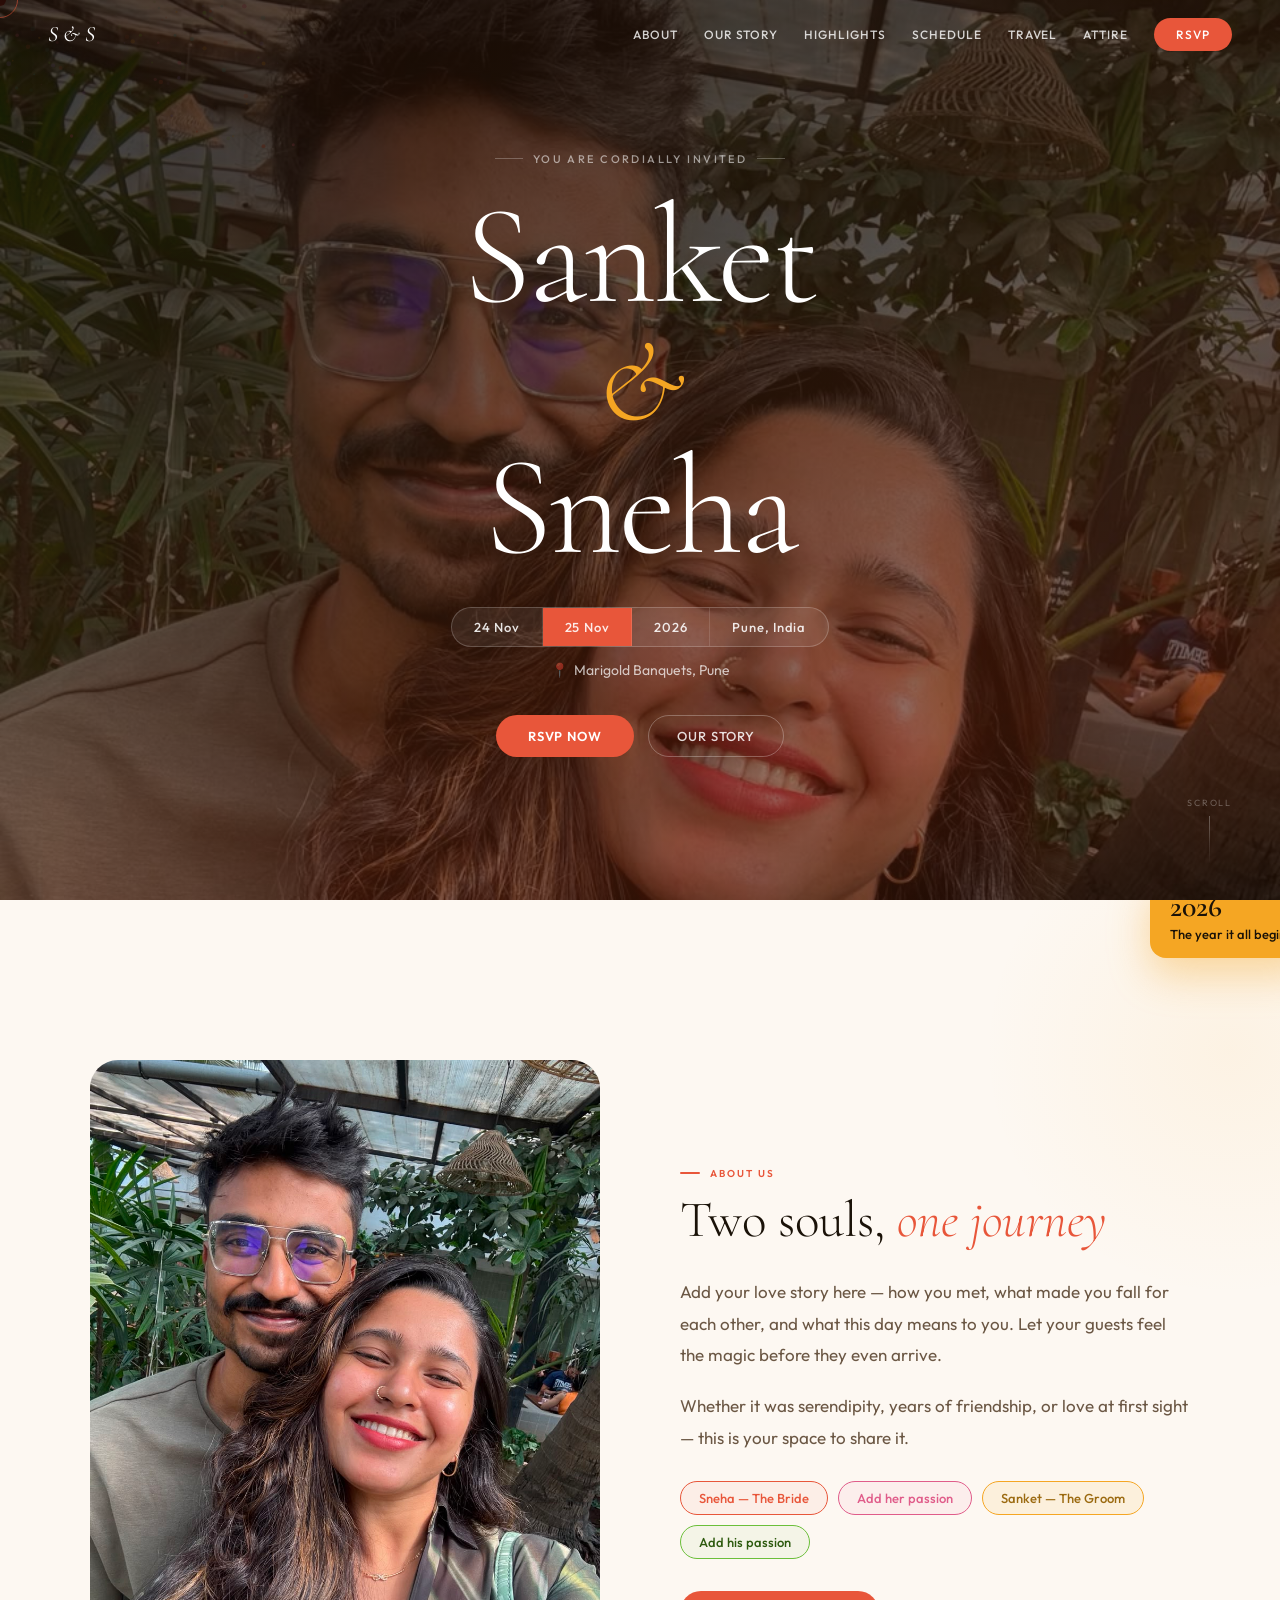
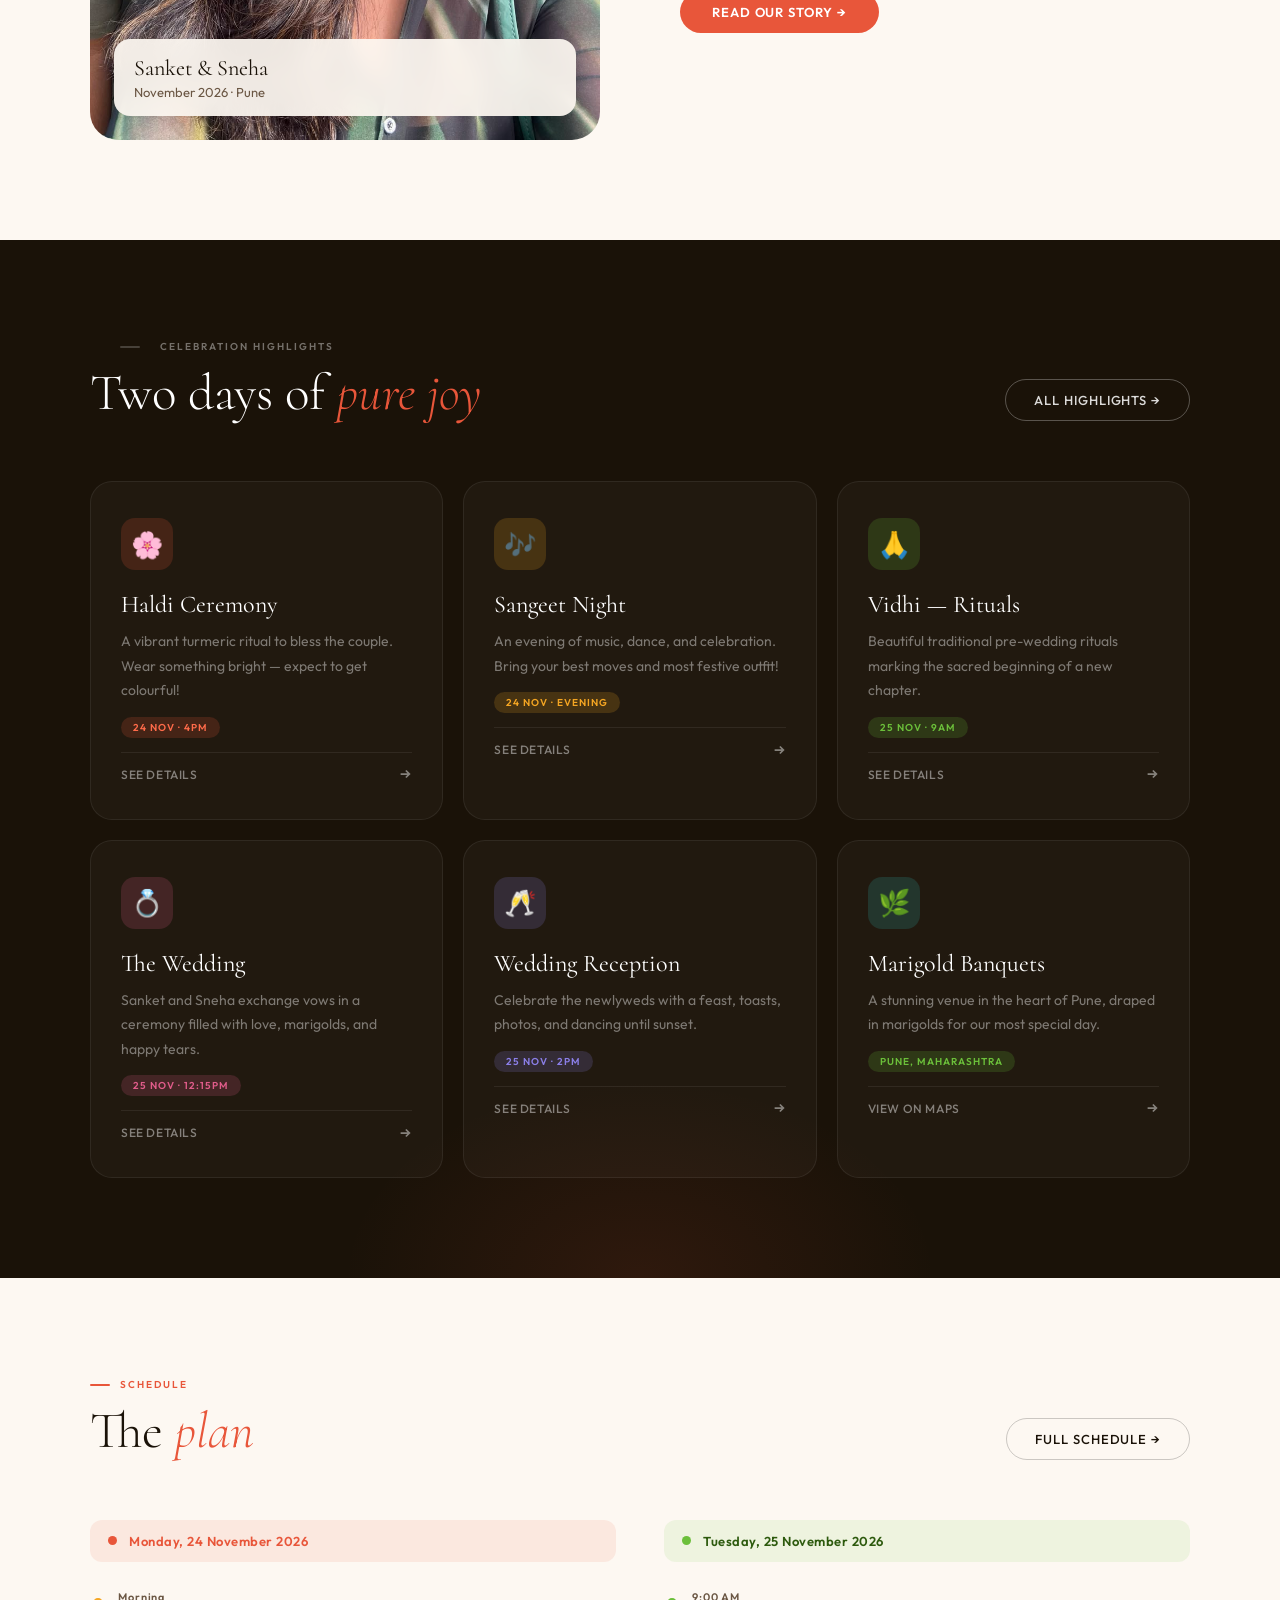
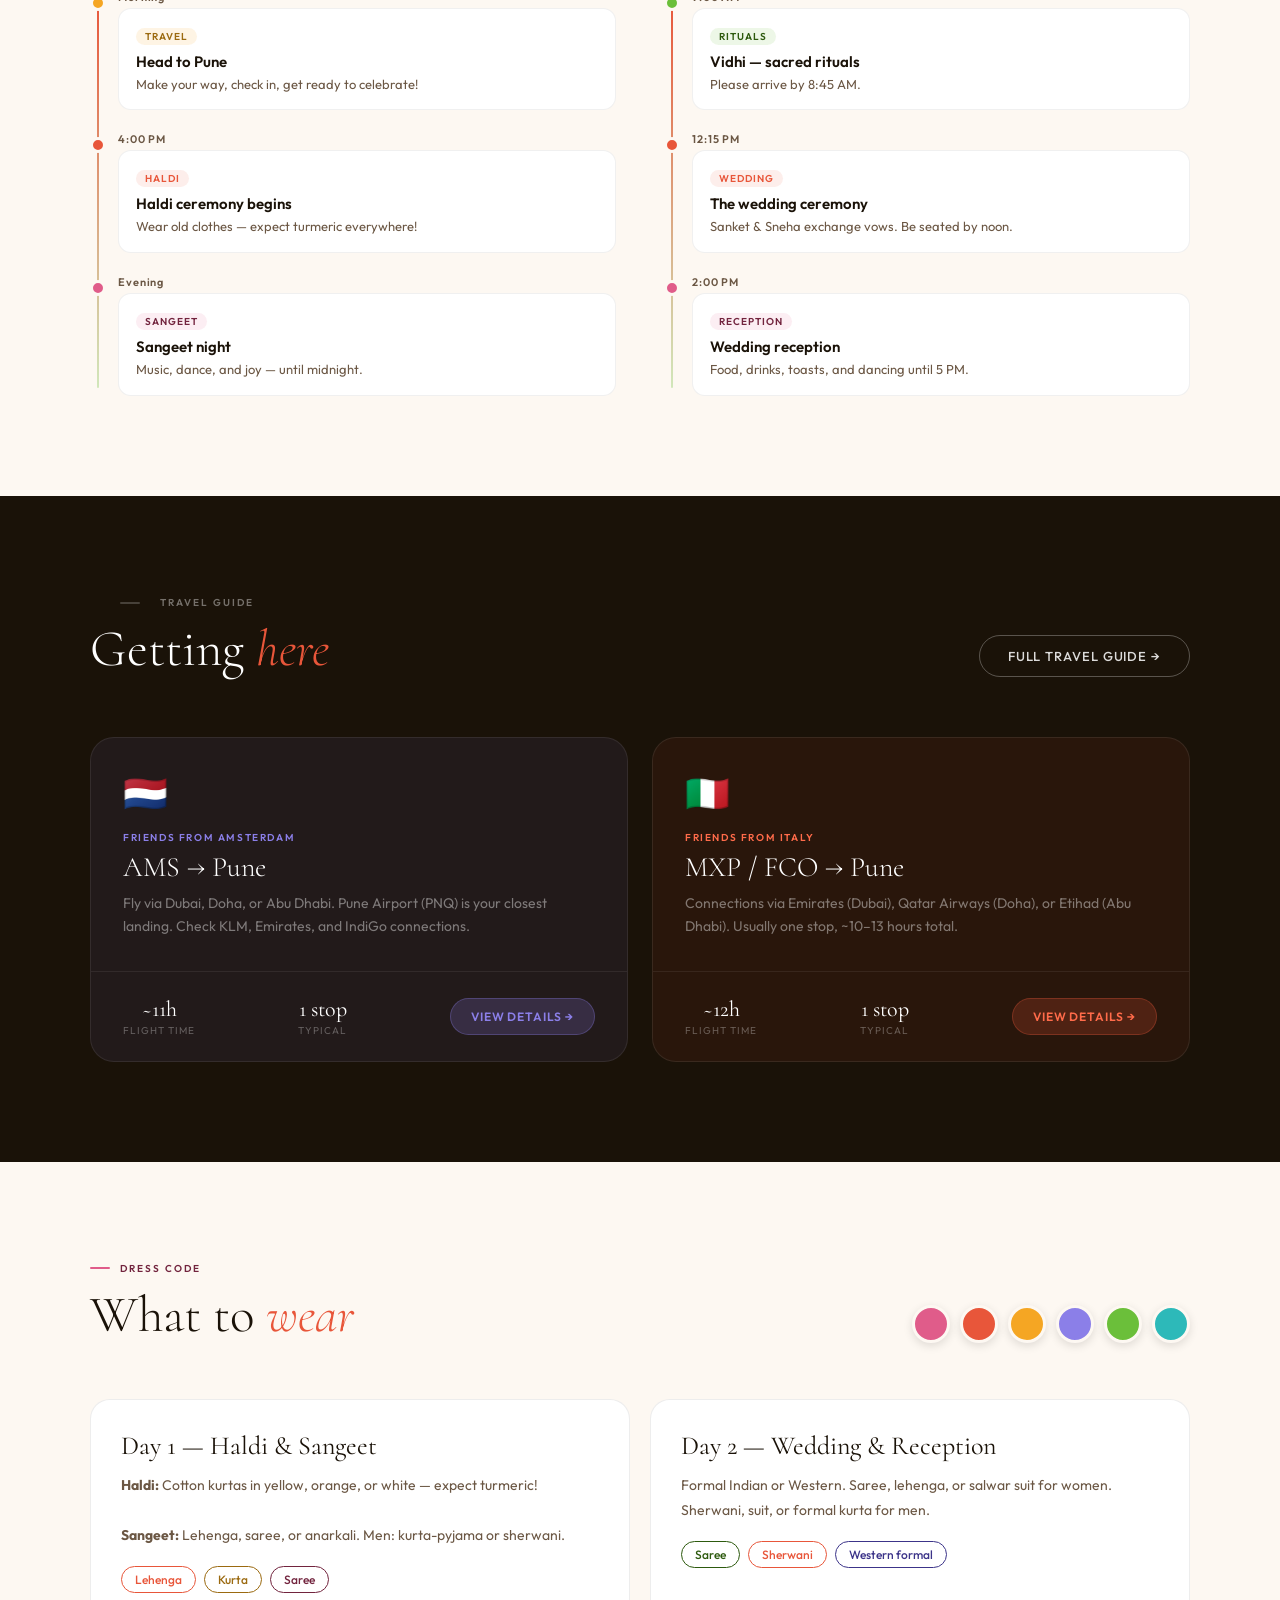
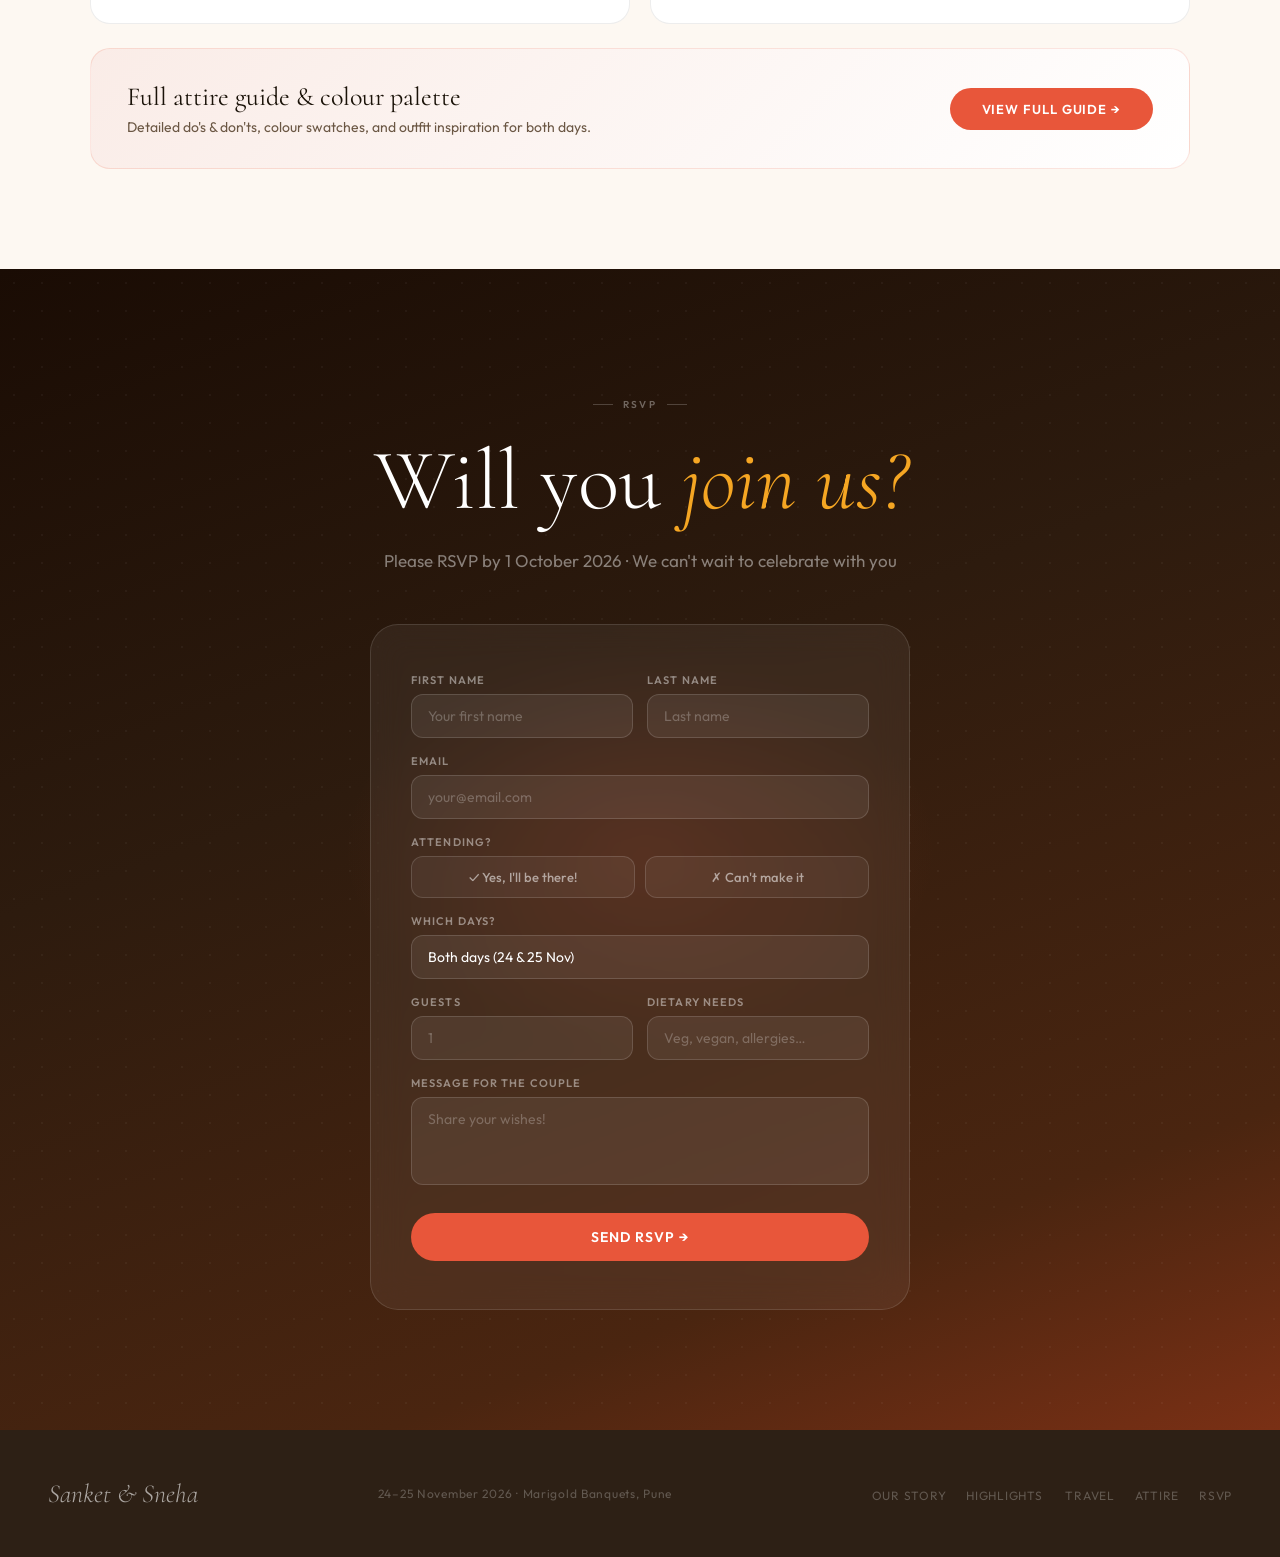
==== commit 304febd5: "Add files via upload" ====
--- a/index.html
+++ b/index.html
@@ -2,26 +2,31 @@
 <html lang="en">
 <head>
 <meta charset="UTF-8"><meta name="viewport" content="width=device-width,initial-scale=1">
-<title>Sanket & Sneha — 24·25 November 2025</title>
+<title>Sanket & Sneha — 24·25 November 2026</title>
+<meta property="og:title" content="Sanket & Sneha — Getting Married!">
+<meta property="og:description" content="Join us on 24–25 November 2026 at Marigold Banquets, Pune.">
+<meta property="og:image" content="photo-together.jpg">
 <link rel="preconnect" href="https://fonts.googleapis.com"><link rel="preconnect" href="https://fonts.gstatic.com" crossorigin>
 <link rel="stylesheet" href="shared.css">
 <style>
 /* HERO */
-#hero{min-height:100vh;display:flex;flex-direction:column;align-items:center;justify-content:center;text-align:center;position:relative;overflow:hidden;background:linear-gradient(160deg,#1a0c04 0%,#2D1B0E 30%,#4A2510 60%,#8B3A1A 100%);}
+#hero{min-height:100vh;display:flex;flex-direction:column;align-items:center;justify-content:center;text-align:center;position:relative;overflow:hidden;}
 .hero-canvas{position:absolute;inset:0;z-index:0;}
+.hero-photo{position:absolute;inset:0;z-index:0;background:url('photo-together.jpg') center 20% / cover no-repeat;}
+.hero-overlay{position:absolute;inset:0;z-index:1;background:linear-gradient(160deg,rgba(26,12,4,.78) 0%,rgba(45,25,10,.72) 40%,rgba(80,30,10,.62) 80%,rgba(26,12,4,.75) 100%);}
 .hero-content{position:relative;z-index:2;padding:0 24px;}
-.hero-eyebrow{display:inline-flex;align-items:center;gap:10px;font-size:11px;font-weight:500;letter-spacing:.22em;text-transform:uppercase;color:rgba(255,255,255,.5);margin-bottom:24px;opacity:0;animation:fadeUp .8s .3s forwards;}
+.hero-eyebrow{display:inline-flex;align-items:center;gap:10px;font-size:11px;font-weight:500;letter-spacing:.22em;text-transform:uppercase;color:rgba(255,255,255,.55);margin-bottom:24px;opacity:0;animation:fadeUp .8s .3s forwards;}
 .hero-eyebrow::before,.hero-eyebrow::after{content:'';width:28px;height:1px;background:rgba(255,255,255,.25);}
 .hero-name-wrap{overflow:hidden;margin-bottom:4px;}
 .hero-name{font-family:'Cormorant',serif;font-size:clamp(72px,11vw,150px);font-weight:300;line-height:.95;color:#fff;letter-spacing:-.02em;display:block;opacity:0;transform:translateY(100%);animation:slideUp .9s cubic-bezier(.16,1,.3,1) forwards;}
 .n1{animation-delay:.5s;}.n2{animation-delay:.9s;}
 .amp{font-style:italic;color:var(--yellow);font-size:clamp(60px,9vw,130px);opacity:0;animation:slideUp .9s cubic-bezier(.16,1,.3,1) .7s forwards;}
 .hero-meta{margin-top:32px;opacity:0;animation:fadeUp .8s 1.2s forwards;}
-.hero-date-badge{display:inline-flex;align-items:center;border:1px solid rgba(255,255,255,.18);border-radius:60px;overflow:hidden;backdrop-filter:blur(8px);background:rgba(255,255,255,.06);}
-.hdb{padding:11px 22px;font-size:13px;font-weight:500;letter-spacing:.06em;color:rgba(255,255,255,.85);border-right:1px solid rgba(255,255,255,.12);}
+.hero-date-badge{display:inline-flex;align-items:center;border:1px solid rgba(255,255,255,.2);border-radius:60px;overflow:hidden;backdrop-filter:blur(10px);background:rgba(255,255,255,.08);}
+.hdb{padding:11px 22px;font-size:13px;font-weight:500;letter-spacing:.06em;color:rgba(255,255,255,.88);border-right:1px solid rgba(255,255,255,.12);}
 .hdb:last-child{border-right:none;}.hdb.accent{background:var(--coral);}
 .hero-loc{margin-top:14px;font-size:14px;color:rgba(255,255,255,.45);display:flex;align-items:center;justify-content:center;gap:6px;}
-.hero-loc a{color:rgba(255,255,255,.7);text-decoration:none;transition:color .2s;}.hero-loc a:hover{color:var(--yellow);}
+.hero-loc a{color:rgba(255,255,255,.72);text-decoration:none;transition:color .2s;}.hero-loc a:hover{color:var(--yellow);}
 .hero-ctas{display:flex;align-items:center;justify-content:center;gap:14px;margin-top:36px;opacity:0;animation:fadeUp .8s 1.4s forwards;flex-wrap:wrap;}
 .hero-countdown{position:absolute;bottom:36px;left:50%;transform:translateX(-50%);display:flex;z-index:2;opacity:0;animation:fadeUp .8s 1.6s forwards;}
 .hc-block{padding:10px 18px;text-align:center;border-right:1px solid rgba(255,255,255,.12);}
@@ -38,10 +43,10 @@
 #about::before{content:'';position:absolute;right:-200px;top:-100px;width:500px;height:500px;border-radius:50%;background:radial-gradient(circle,rgba(245,166,35,.07),transparent 70%);pointer-events:none;}
 .about-inner{max-width:1100px;margin:0 auto;}
 .about-grid{display:grid;grid-template-columns:1fr 1fr;gap:80px;align-items:center;margin-top:60px;}
-.about-frame{aspect-ratio:3/4;border-radius:28px;background:linear-gradient(135deg,#C4572A,#8B3A1A);overflow:hidden;position:relative;display:flex;align-items:center;justify-content:center;transition:transform .4s cubic-bezier(.16,1,.3,1);}
-.about-frame:hover{transform:perspective(600px) rotateY(4deg) rotateX(-2deg) scale(1.02);}
-.about-frame .initials{font-family:'Cormorant',serif;font-size:120px;font-weight:300;font-style:italic;color:rgba(255,255,255,.18);user-select:none;}
-.about-label{position:absolute;bottom:24px;left:24px;right:24px;padding:16px 20px;border-radius:16px;background:rgba(253,248,242,.95);backdrop-filter:blur(8px);}
+.about-frame{aspect-ratio:3/4;border-radius:28px;overflow:hidden;position:relative;transition:transform .4s cubic-bezier(.16,1,.3,1);}
+.about-frame img{width:100%;height:100%;object-fit:cover;object-position:center top;display:block;}
+.about-frame:hover{transform:perspective(700px) rotateY(4deg) rotateX(-2deg) scale(1.02);}
+.about-label{position:absolute;bottom:24px;left:24px;right:24px;padding:16px 20px;border-radius:16px;background:rgba(253,248,242,.93);backdrop-filter:blur(10px);}
 .about-label h3{font-family:'Cormorant',serif;font-size:22px;font-weight:400;}
 .about-label p{font-size:13px;color:var(--mid);margin-top:3px;}
 .about-float{position:absolute;top:-24px;right:-32px;padding:16px 20px;border-radius:16px;background:var(--yellow);color:var(--dark);font-size:13px;font-weight:500;box-shadow:0 16px 40px rgba(245,166,35,.4);max-width:180px;animation:floatBob 3s ease-in-out infinite;}
@@ -55,6 +60,7 @@
 .chip.pink{border-color:var(--pink);color:var(--pink);background:rgba(224,92,138,.06);}
 .chip.yellow{border-color:var(--yellow);color:var(--yellow-d);background:rgba(245,166,35,.1);}
 .chip.lime{border-color:var(--lime);color:var(--lime-d);background:rgba(107,191,58,.06);}
+.about-cta{margin-top:32px;display:flex;gap:12px;flex-wrap:wrap;}
 
 /* FEATURES */
 #features{background:var(--dark);padding:100px 48px;overflow:hidden;position:relative;}
@@ -73,14 +79,15 @@
 .fi-purple{background:rgba(139,127,232,.18);}.fi-teal{background:rgba(45,185,185,.18);}
 .feature-card h3{font-family:'Cormorant',serif;font-size:24px;font-weight:400;color:#fff;margin-bottom:10px;}
 .feature-card p{font-size:14px;line-height:1.75;color:rgba(255,255,255,.42);}
-.fc-tag{display:inline-block;margin-top:16px;font-size:10px;font-weight:600;letter-spacing:.1em;text-transform:uppercase;padding:4px 12px;border-radius:20px;}
+.fc-tag{display:inline-block;margin-top:14px;font-size:10px;font-weight:600;letter-spacing:.1em;text-transform:uppercase;padding:4px 12px;border-radius:20px;}
 .ft-coral{background:rgba(232,86,58,.18);color:var(--coral2);}.ft-yellow{background:rgba(245,166,35,.18);color:var(--yellow);}
 .ft-lime{background:rgba(107,191,58,.18);color:var(--lime);}.ft-pink{background:rgba(224,92,138,.18);color:var(--pink);}
 .ft-purple{background:rgba(139,127,232,.18);color:var(--purple);}
-.feature-cta{display:inline-flex;align-items:center;gap:6px;margin-top:16px;font-size:12px;font-weight:500;color:rgba(255,255,255,.5);text-decoration:none;letter-spacing:.06em;text-transform:uppercase;transition:color .2s;}
+.feature-cta{display:inline-flex;align-items:center;gap:5px;margin-top:14px;font-size:12px;font-weight:500;color:rgba(255,255,255,.45);text-decoration:none;letter-spacing:.05em;text-transform:uppercase;transition:color .2s;border-top:1px solid rgba(255,255,255,.07);padding-top:14px;width:100%;}
 .feature-cta:hover{color:#fff;}
-.feature-cta svg{width:14px;height:14px;transition:transform .2s;}
+.feature-cta svg{width:14px;height:14px;flex-shrink:0;transition:transform .2s;}
 .feature-cta:hover svg{transform:translateX(4px);}
+.feature-cta span{flex:1;}
 
 /* SCHEDULE */
 #schedule{padding:100px 48px;background:var(--cream);}
@@ -107,7 +114,7 @@
 .tb-c{background:rgba(232,86,58,.1);color:var(--coral);}.tb-y{background:rgba(245,166,35,.12);color:var(--yellow-d);}
 .tb-p{background:rgba(224,92,138,.1);color:var(--pink-d);}.tb-l{background:rgba(107,191,58,.12);color:var(--lime-d);}
 
-/* TRAVEL SECTION */
+/* TRAVEL */
 #travel{background:var(--dark);padding:100px 48px;}
 .travel-inner{max-width:1100px;margin:0 auto;}
 .travel-header{display:flex;justify-content:space-between;align-items:flex-end;margin-bottom:60px;flex-wrap:wrap;gap:24px;}
@@ -131,7 +138,7 @@
 .tc-link.italy{background:rgba(232,86,58,.2);color:var(--coral2);border:1px solid rgba(232,86,58,.3);}
 .tc-link.italy:hover{background:rgba(232,86,58,.35);}
 
-/* ATTIRE SECTION */
+/* ATTIRE */
 #attire{background:var(--cream);padding:100px 48px;}
 .attire-inner{max-width:1100px;margin:0 auto;}
 .attire-header{display:flex;justify-content:space-between;align-items:flex-end;margin-bottom:56px;flex-wrap:wrap;gap:24px;}
@@ -201,6 +208,7 @@
   <a href="index.html" class="nav-logo">S & S</a>
   <div class="nav-links">
     <a href="#about">About</a>
+    <a href="story.html">Our Story</a>
     <a href="#features">Highlights</a>
     <a href="#schedule">Schedule</a>
     <a href="#travel">Travel</a>
@@ -211,6 +219,7 @@
 </nav>
 <div class="mobile-menu" id="mmenu">
   <a href="#about" onclick="closeMenu()">About</a>
+  <a href="story.html" onclick="closeMenu()">Our Story</a>
   <a href="#features" onclick="closeMenu()">Highlights</a>
   <a href="#schedule" onclick="closeMenu()">Schedule</a>
   <a href="#travel" onclick="closeMenu()">Travel</a>
@@ -220,6 +229,8 @@
 
 <!-- HERO -->
 <section id="hero">
+  <div class="hero-photo"></div>
+  <div class="hero-overlay"></div>
   <canvas class="hero-canvas" id="heroCanvas"></canvas>
   <div class="hero-content">
     <div class="hero-eyebrow">You are cordially invited</div>
@@ -229,13 +240,13 @@
     <div class="hero-meta">
       <div class="hero-date-badge">
         <div class="hdb">24 Nov</div><div class="hdb accent">25 Nov</div>
-        <div class="hdb">2025</div><div class="hdb">Pune, India</div>
+        <div class="hdb">2026</div><div class="hdb">Pune, India</div>
       </div>
       <div class="hero-loc">📍 <a href="https://maps.app.goo.gl/HEEg9PPyY22yJDSi9" target="_blank">Marigold Banquets, Pune</a></div>
     </div>
     <div class="hero-ctas">
       <a href="#rsvp" class="btn-primary">RSVP Now</a>
-      <a href="#schedule" class="btn-outline-white">View Schedule</a>
+      <a href="story.html" class="btn-outline-white">Our Story</a>
     </div>
   </div>
   <div class="hero-countdown" id="hcdown">
@@ -253,21 +264,24 @@
     <div class="about-grid">
       <div class="reveal-left">
         <div class="about-frame">
-          <span class="initials">S&S</span>
-          <div class="about-label"><h3>Sanket & Sneha</h3><p>November 2025 · Pune</p></div>
-        </div>
-        <div class="about-float"><span class="big">2025</span>The year it all begins</div>
+          <img src="photo-together.jpg" alt="Sanket and Sneha">
+          <div class="about-label"><h3>Sanket & Sneha</h3><p>November 2026 · Pune</p></div>
+        </div>
+        <div class="about-float"><span class="big">2026</span>The year it all begins</div>
       </div>
       <div class="about-text reveal-right">
-        <div class="section-label sl-coral">Our story</div>
+        <div class="section-label sl-coral">About us</div>
         <h2 class="section-title">Two souls, <em>one journey</em></h2>
-        <p>Add your love story here — how you met, what made you fall for each other, and what this day means to you.</p>
+        <p>Add your love story here — how you met, what made you fall for each other, and what this day means to you. Let your guests feel the magic before they even arrive.</p>
         <p>Whether it was serendipity, years of friendship, or love at first sight — this is your space to share it.</p>
         <div class="chips">
           <span class="chip coral">Sneha — The Bride</span>
           <span class="chip pink">Add her passion</span>
           <span class="chip yellow">Sanket — The Groom</span>
           <span class="chip lime">Add his passion</span>
+        </div>
+        <div class="about-cta">
+          <a href="story.html" class="btn-primary">Read our story →</a>
         </div>
       </div>
     </div>
@@ -282,15 +296,51 @@
         <div class="section-label" style="color:rgba(255,255,255,.4)"><span style="width:20px;height:2px;background:rgba(255,255,255,.2);display:inline-block;border-radius:2px;margin-right:10px"></span>Celebration highlights</div>
         <h2 class="section-title" style="color:#fff">Two days of <em>pure joy</em></h2>
       </div>
-      <a href="highlights.html" class="btn-outline-white reveal">Explore all highlights →</a>
+      <a href="highlights.html" class="btn-outline-white reveal">All highlights →</a>
     </div>
     <div class="features-grid">
-      <div class="feature-card reveal d1"><div class="feature-icon fi-coral">🌸</div><h3>Haldi Ceremony</h3><p>A vibrant turmeric ritual to bless the couple. Wear something bright — expect to get colourful!</p><span class="fc-tag ft-coral">24 Nov · 4pm</span><br><a href="highlights.html#haldi" class="feature-cta">Details <svg viewBox="0 0 16 16" fill="none" stroke="currentColor" stroke-width="2"><path d="M3 8h10M9 4l4 4-4 4"/></svg></a></div>
-      <div class="feature-card reveal d2"><div class="feature-icon fi-yellow">🎶</div><h3>Sangeet Night</h3><p>An evening of music, dance, and celebration. Bring your best moves and most festive outfit!</p><span class="fc-tag ft-yellow">24 Nov · Evening</span><br><a href="highlights.html#sangeet" class="feature-cta">Details <svg viewBox="0 0 16 16" fill="none" stroke="currentColor" stroke-width="2"><path d="M3 8h10M9 4l4 4-4 4"/></svg></a></div>
-      <div class="feature-card reveal d3"><div class="feature-icon fi-lime">🙏</div><h3>Vidhi — Rituals</h3><p>Beautiful traditional pre-wedding rituals marking the sacred beginning of a new chapter.</p><span class="fc-tag ft-lime">25 Nov · 9am</span><br><a href="highlights.html#vidhi" class="feature-cta">Details <svg viewBox="0 0 16 16" fill="none" stroke="currentColor" stroke-width="2"><path d="M3 8h10M9 4l4 4-4 4"/></svg></a></div>
-      <div class="feature-card reveal d4"><div class="feature-icon fi-pink">💍</div><h3>The Wedding</h3><p>Sanket and Sneha exchange vows in a ceremony filled with love, marigolds, and happy tears.</p><span class="fc-tag ft-pink">25 Nov · 12:15pm</span><br><a href="highlights.html#wedding" class="feature-cta">Details <svg viewBox="0 0 16 16" fill="none" stroke="currentColor" stroke-width="2"><path d="M3 8h10M9 4l4 4-4 4"/></svg></a></div>
-      <div class="feature-card reveal d5"><div class="feature-icon fi-purple">🥂</div><h3>Wedding Reception</h3><p>Celebrate the newlyweds with a feast, toasts, photos, and dancing until sunset.</p><span class="fc-tag ft-purple">25 Nov · 2pm</span><br><a href="highlights.html#reception" class="feature-cta">Details <svg viewBox="0 0 16 16" fill="none" stroke="currentColor" stroke-width="2"><path d="M3 8h10M9 4l4 4-4 4"/></svg></a></div>
-      <div class="feature-card reveal d6"><div class="feature-icon fi-teal">🌿</div><h3>Marigold Banquets</h3><p>A stunning venue in the heart of Pune, draped in marigolds for our most special day.</p><span class="fc-tag ft-lime">Pune, Maharashtra</span><br><a href="https://maps.app.goo.gl/HEEg9PPyY22yJDSi9" target="_blank" class="feature-cta">View map <svg viewBox="0 0 16 16" fill="none" stroke="currentColor" stroke-width="2"><path d="M3 8h10M9 4l4 4-4 4"/></svg></a></div>
+      <div class="feature-card reveal d1">
+        <div class="feature-icon fi-coral">🌸</div>
+        <h3>Haldi Ceremony</h3>
+        <p>A vibrant turmeric ritual to bless the couple. Wear something bright — expect to get colourful!</p>
+        <span class="fc-tag ft-coral">24 Nov · 4pm</span>
+        <a href="highlights.html#haldi" class="feature-cta"><span>See details</span><svg viewBox="0 0 16 16" fill="none" stroke="currentColor" stroke-width="2"><path d="M3 8h10M9 4l4 4-4 4"/></svg></a>
+      </div>
+      <div class="feature-card reveal d2">
+        <div class="feature-icon fi-yellow">🎶</div>
+        <h3>Sangeet Night</h3>
+        <p>An evening of music, dance, and celebration. Bring your best moves and most festive outfit!</p>
+        <span class="fc-tag ft-yellow">24 Nov · Evening</span>
+        <a href="highlights.html#sangeet" class="feature-cta"><span>See details</span><svg viewBox="0 0 16 16" fill="none" stroke="currentColor" stroke-width="2"><path d="M3 8h10M9 4l4 4-4 4"/></svg></a>
+      </div>
+      <div class="feature-card reveal d3">
+        <div class="feature-icon fi-lime">🙏</div>
+        <h3>Vidhi — Rituals</h3>
+        <p>Beautiful traditional pre-wedding rituals marking the sacred beginning of a new chapter.</p>
+        <span class="fc-tag ft-lime">25 Nov · 9am</span>
+        <a href="highlights.html#vidhi" class="feature-cta"><span>See details</span><svg viewBox="0 0 16 16" fill="none" stroke="currentColor" stroke-width="2"><path d="M3 8h10M9 4l4 4-4 4"/></svg></a>
+      </div>
+      <div class="feature-card reveal d4">
+        <div class="feature-icon fi-pink">💍</div>
+        <h3>The Wedding</h3>
+        <p>Sanket and Sneha exchange vows in a ceremony filled with love, marigolds, and happy tears.</p>
+        <span class="fc-tag ft-pink">25 Nov · 12:15pm</span>
+        <a href="highlights.html#wedding" class="feature-cta"><span>See details</span><svg viewBox="0 0 16 16" fill="none" stroke="currentColor" stroke-width="2"><path d="M3 8h10M9 4l4 4-4 4"/></svg></a>
+      </div>
+      <div class="feature-card reveal d5">
+        <div class="feature-icon fi-purple">🥂</div>
+        <h3>Wedding Reception</h3>
+        <p>Celebrate the newlyweds with a feast, toasts, photos, and dancing until sunset.</p>
+        <span class="fc-tag ft-purple">25 Nov · 2pm</span>
+        <a href="highlights.html#reception" class="feature-cta"><span>See details</span><svg viewBox="0 0 16 16" fill="none" stroke="currentColor" stroke-width="2"><path d="M3 8h10M9 4l4 4-4 4"/></svg></a>
+      </div>
+      <div class="feature-card reveal d6">
+        <div class="feature-icon fi-teal">🌿</div>
+        <h3>Marigold Banquets</h3>
+        <p>A stunning venue in the heart of Pune, draped in marigolds for our most special day.</p>
+        <span class="fc-tag ft-lime">Pune, Maharashtra</span>
+        <a href="https://maps.app.goo.gl/HEEg9PPyY22yJDSi9" target="_blank" class="feature-cta"><span>View on maps</span><svg viewBox="0 0 16 16" fill="none" stroke="currentColor" stroke-width="2"><path d="M3 8h10M9 4l4 4-4 4"/></svg></a>
+      </div>
     </div>
   </div>
 </section>
@@ -307,15 +357,15 @@
     </div>
     <div class="schedule-days">
       <div class="reveal-left">
-        <div class="day-head dh1"><div class="dot"></div>Monday, 24 November 2025</div>
+        <div class="day-head dh1"><div class="dot"></div>Monday, 24 November 2026</div>
         <div class="tl">
-          <div class="tl-item"><div class="tl-dot dy"></div><div class="tl-time">Morning</div><div class="tl-card"><span class="tl-badge tb-y">Travel</span><h4>Head to Pune</h4><p>Make your way to Pune, check in, get ready to celebrate!</p></div></div>
+          <div class="tl-item"><div class="tl-dot dy"></div><div class="tl-time">Morning</div><div class="tl-card"><span class="tl-badge tb-y">Travel</span><h4>Head to Pune</h4><p>Make your way, check in, get ready to celebrate!</p></div></div>
           <div class="tl-item"><div class="tl-dot dc"></div><div class="tl-time">4:00 PM</div><div class="tl-card"><span class="tl-badge tb-c">Haldi</span><h4>Haldi ceremony begins</h4><p>Wear old clothes — expect turmeric everywhere!</p></div></div>
           <div class="tl-item"><div class="tl-dot dp"></div><div class="tl-time">Evening</div><div class="tl-card"><span class="tl-badge tb-p">Sangeet</span><h4>Sangeet night</h4><p>Music, dance, and joy — until midnight.</p></div></div>
         </div>
       </div>
       <div class="reveal-right">
-        <div class="day-head dh2"><div class="dot"></div>Tuesday, 25 November 2025</div>
+        <div class="day-head dh2"><div class="dot"></div>Tuesday, 25 November 2026</div>
         <div class="tl">
           <div class="tl-item"><div class="tl-dot dl"></div><div class="tl-time">9:00 AM</div><div class="tl-card"><span class="tl-badge tb-l">Rituals</span><h4>Vidhi — sacred rituals</h4><p>Please arrive by 8:45 AM.</p></div></div>
           <div class="tl-item"><div class="tl-dot dc"></div><div class="tl-time">12:15 PM</div><div class="tl-card"><span class="tl-badge tb-c">Wedding</span><h4>The wedding ceremony</h4><p>Sanket & Sneha exchange vows. Be seated by noon.</p></div></div>
@@ -417,7 +467,7 @@
   <div class="rsvp-inner">
     <div class="rsvp-eyebrow">RSVP</div>
     <h2 class="rsvp-title reveal">Will you <em>join us?</em></h2>
-    <p class="rsvp-sub reveal">Please RSVP by 1 October 2025 · We can't wait to celebrate with you</p>
+    <p class="rsvp-sub reveal">Please RSVP by 1 October 2026 · We can't wait to celebrate with you</p>
     <div class="rsvp-box reveal">
       <div id="rsvp-form">
         <div class="form-row"><div class="fld"><label>First name</label><input id="fn" type="text" placeholder="Your first name"></div><div class="fld"><label>Last name</label><input id="ln" type="text" placeholder="Last name"></div></div>
@@ -435,29 +485,31 @@
 
 <footer class="main-footer">
   <div class="footer-logo">Sanket & Sneha</div>
-  <div class="footer-meta">24–25 November 2025 · Marigold Banquets, Pune</div>
+  <div class="footer-meta">24–25 November 2026 · Marigold Banquets, Pune</div>
   <div class="footer-links">
-    <a href="highlights.html">Highlights</a><a href="travel.html">Travel</a>
-    <a href="attire.html">Attire</a><a href="#rsvp">RSVP</a>
+    <a href="story.html">Our Story</a><a href="highlights.html">Highlights</a>
+    <a href="travel.html">Travel</a><a href="attire.html">Attire</a><a href="#rsvp">RSVP</a>
   </div>
 </footer>
 
 <script src="shared.js"></script>
 <script>
+// Hero canvas particles
 const canvas=document.getElementById('heroCanvas');
 const ctx=canvas.getContext('2d');
 let W,H,particles=[];
 function resize(){W=canvas.width=canvas.offsetWidth;H=canvas.height=canvas.offsetHeight;}
 resize();window.addEventListener('resize',resize);
 const colors=['#E8563A','#F5A623','#6BBF3A','#E05C8A','#8B7FE8','#2DB9B9'];
-class P{constructor(){this.reset(true);}reset(i){this.x=Math.random()*W;this.y=i?Math.random()*H:H+10;this.r=Math.random()*2.5+.5;this.color=colors[Math.floor(Math.random()*colors.length)];this.vx=(Math.random()-.5)*.4;this.vy=-(Math.random()*1+.3);this.alpha=Math.random()*.6+.2;this.life=0;this.maxLife=Math.random()*300+200;}update(){this.x+=this.vx;this.y+=this.vy;this.life++;if(this.y<-10||this.life>this.maxLife)this.reset(false);}draw(){ctx.save();ctx.globalAlpha=this.alpha*(1-this.life/this.maxLife);ctx.fillStyle=this.color;ctx.beginPath();ctx.arc(this.x,this.y,this.r,0,Math.PI*2);ctx.fill();ctx.restore();}}
-for(let i=0;i<120;i++)particles.push(new P());
+class P{constructor(){this.reset(true);}reset(i){this.x=Math.random()*W;this.y=i?Math.random()*H:H+10;this.r=Math.random()*2+.5;this.color=colors[Math.floor(Math.random()*colors.length)];this.vx=(Math.random()-.5)*.4;this.vy=-(Math.random()*.8+.2);this.alpha=Math.random()*.5+.15;this.life=0;this.maxLife=Math.random()*300+200;}update(){this.x+=this.vx;this.y+=this.vy;this.life++;if(this.y<-10||this.life>this.maxLife)this.reset(false);}draw(){ctx.save();ctx.globalAlpha=this.alpha*(1-this.life/this.maxLife);ctx.fillStyle=this.color;ctx.beginPath();ctx.arc(this.x,this.y,this.r,0,Math.PI*2);ctx.fill();ctx.restore();}}
+for(let i=0;i<100;i++)particles.push(new P());
 let hx=0,hy=0;
 document.getElementById('hero').addEventListener('mousemove',e=>{const r=e.currentTarget.getBoundingClientRect();hx=(e.clientX-r.left-r.width/2)/r.width;hy=(e.clientY-r.top-r.height/2)/r.height;});
-function anim(){ctx.clearRect(0,0,W,H);particles.forEach(p=>{p.update();p.draw();});const ox=W*.5+hx*60,oy=H*.5+hy*40;const g=ctx.createRadialGradient(ox,oy,0,ox,oy,220);g.addColorStop(0,'rgba(245,166,35,.07)');g.addColorStop(1,'transparent');ctx.fillStyle=g;ctx.beginPath();ctx.arc(ox,oy,220,0,Math.PI*2);ctx.fill();requestAnimationFrame(anim);}
+function anim(){ctx.clearRect(0,0,W,H);particles.forEach(p=>{p.update();p.draw();});const ox=W*.5+hx*50,oy=H*.5+hy*30;const g=ctx.createRadialGradient(ox,oy,0,ox,oy,200);g.addColorStop(0,'rgba(245,166,35,.06)');g.addColorStop(1,'transparent');ctx.fillStyle=g;ctx.beginPath();ctx.arc(ox,oy,200,0,Math.PI*2);ctx.fill();requestAnimationFrame(anim);}
 anim();
+// About frame tilt
 const frame=document.querySelector('.about-frame');
-if(frame){frame.addEventListener('mousemove',e=>{const r=frame.getBoundingClientRect();const x=(e.clientX-r.left)/r.width-.5;const y=(e.clientY-r.top)/r.height-.5;frame.style.transform=`perspective(600px) rotateY(${x*12}deg) rotateX(${-y*12}deg) scale(1.03)`;});frame.addEventListener('mouseleave',()=>{frame.style.transform='';});}
+if(frame){frame.addEventListener('mousemove',e=>{const r=frame.getBoundingClientRect();const x=(e.clientX-r.left)/r.width-.5;const y=(e.clientY-r.top)/r.height-.5;frame.style.transform=`perspective(700px) rotateY(${x*10}deg) rotateX(${-y*10}deg) scale(1.02)`;});frame.addEventListener('mouseleave',()=>{frame.style.transform='';});}
 </script>
 </body>
 </html>
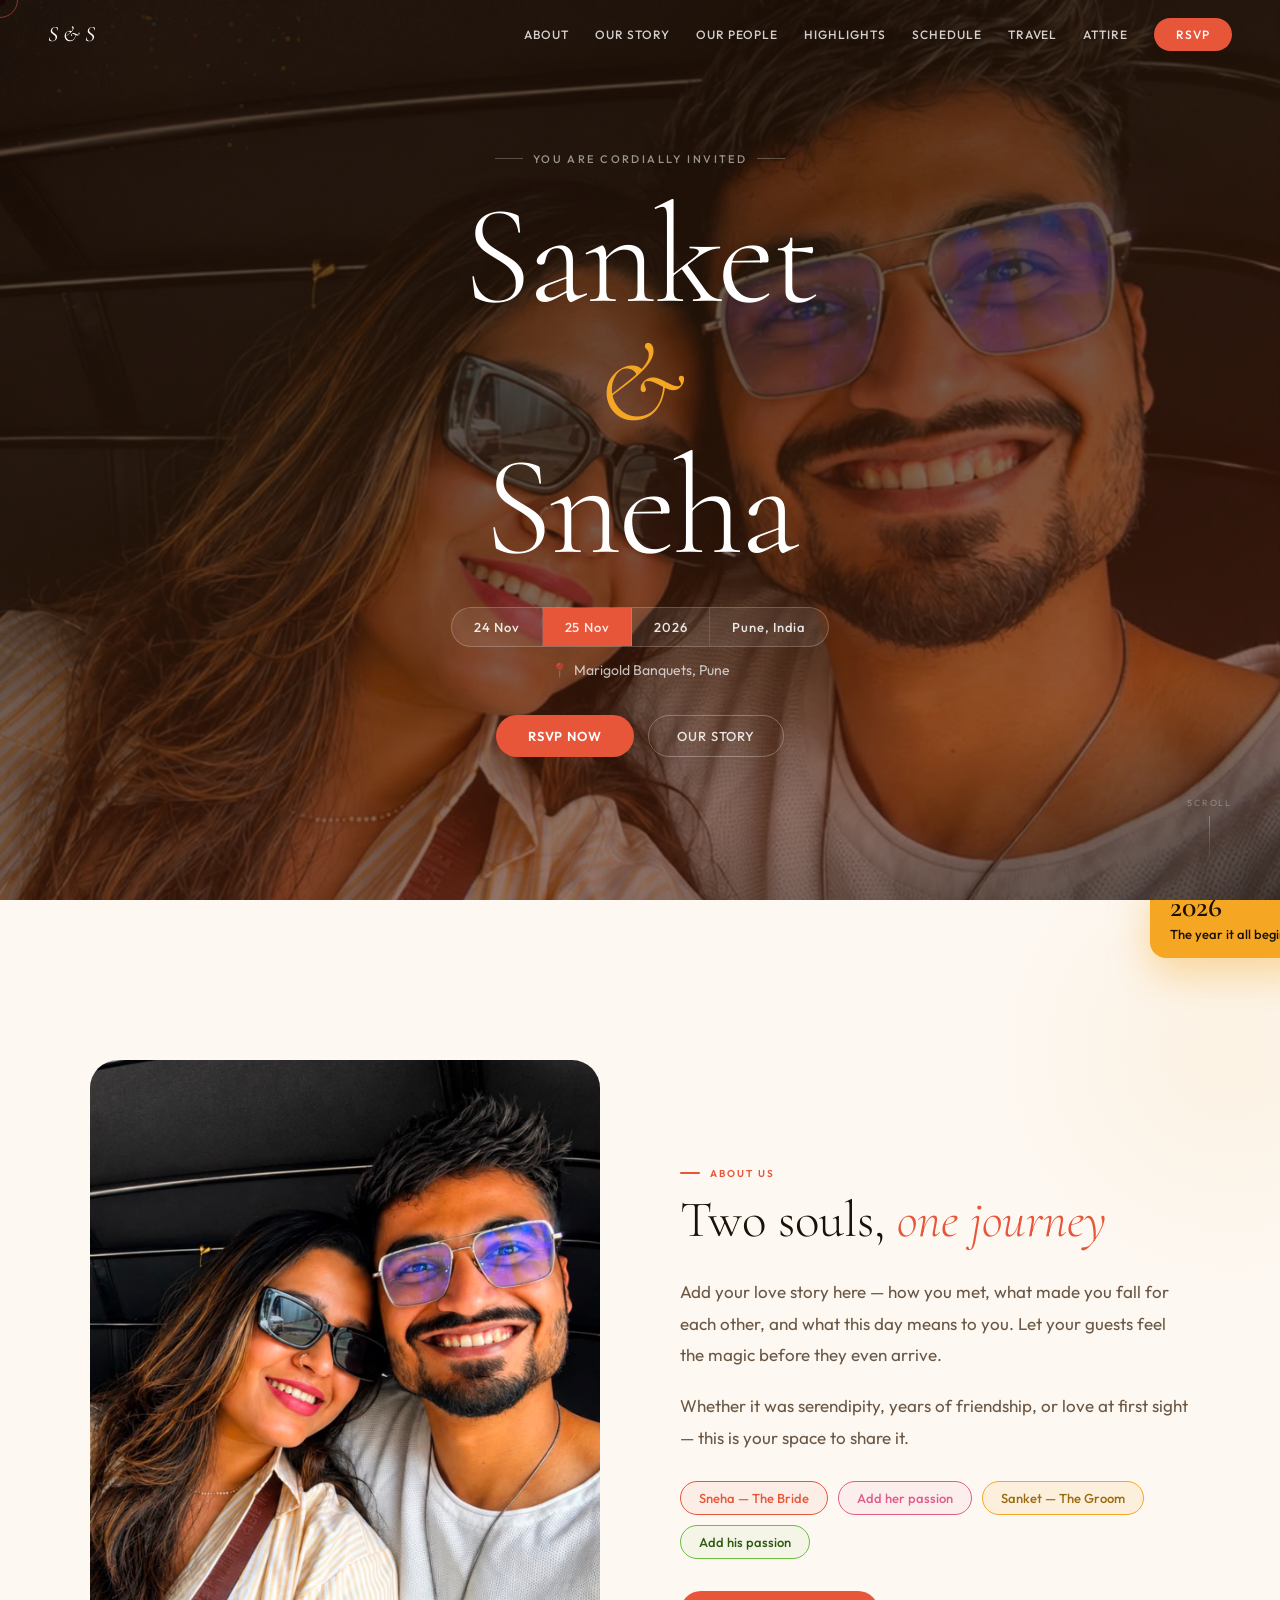
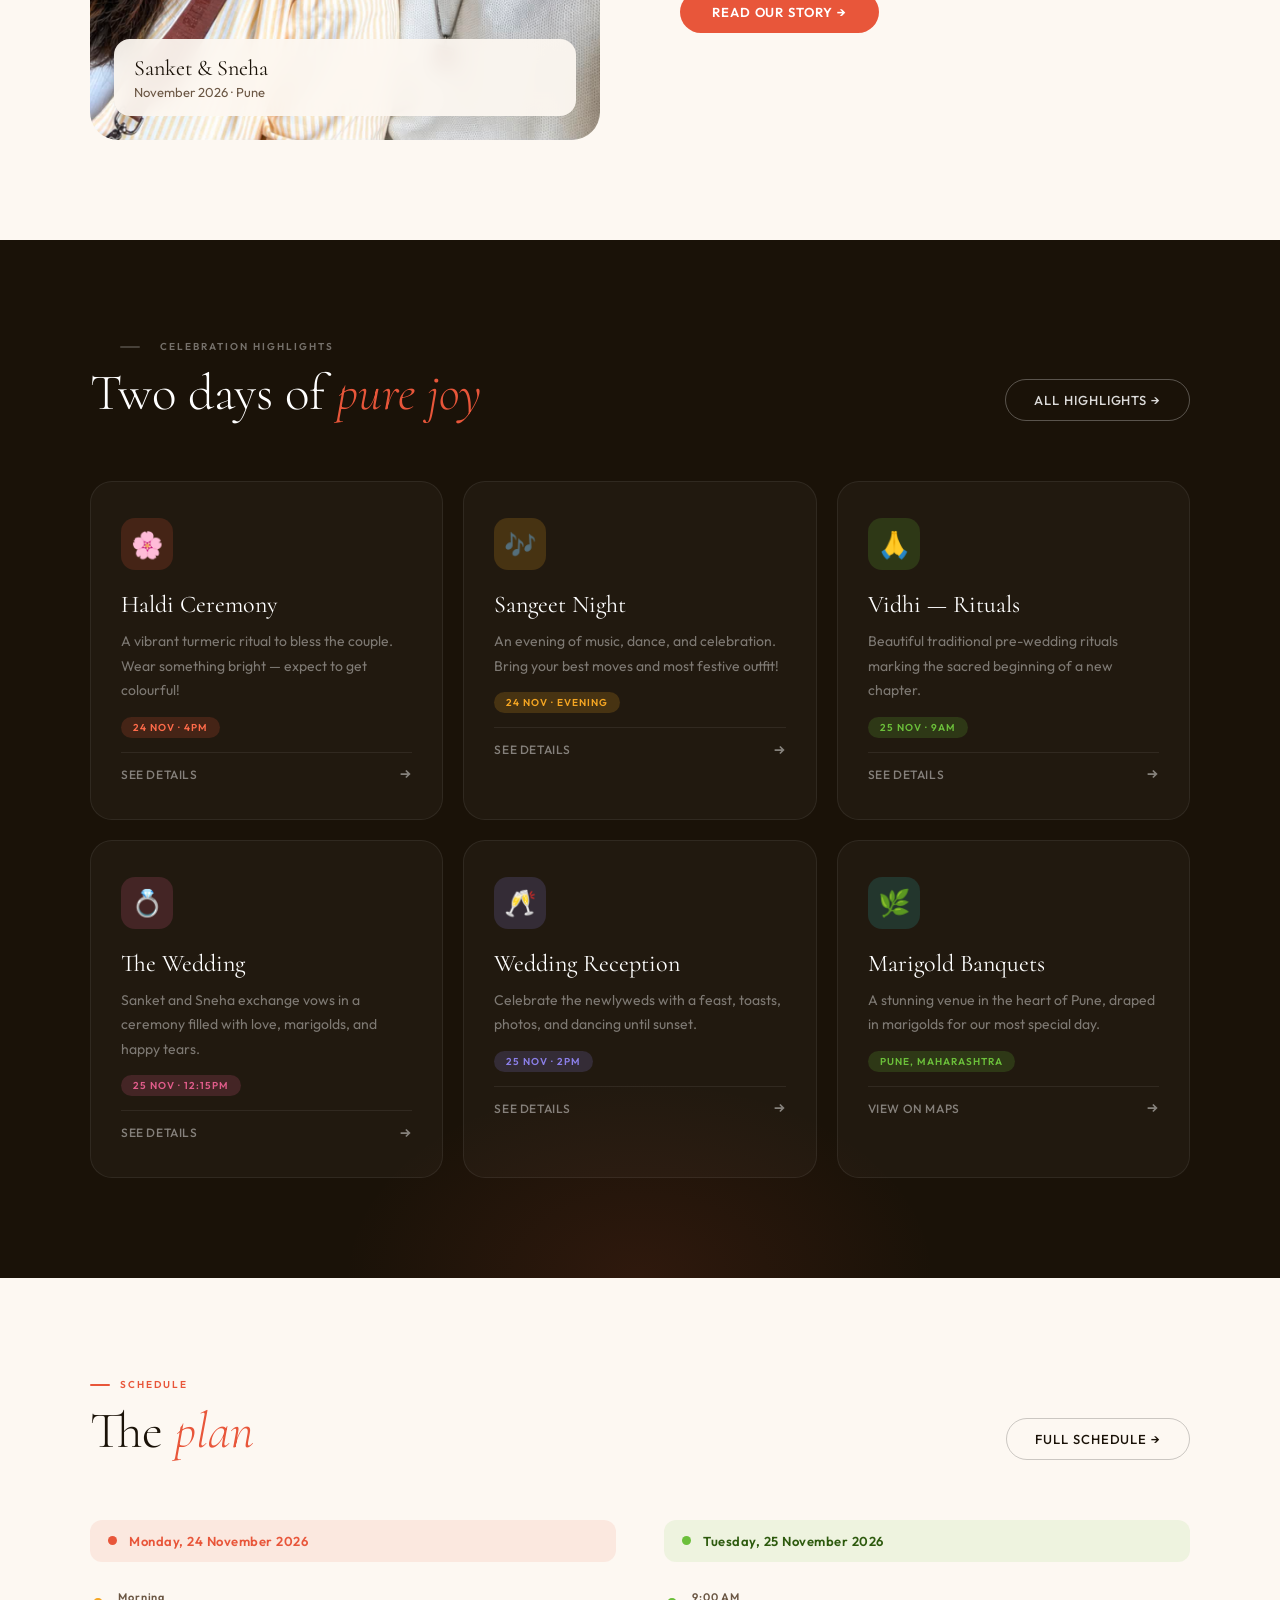
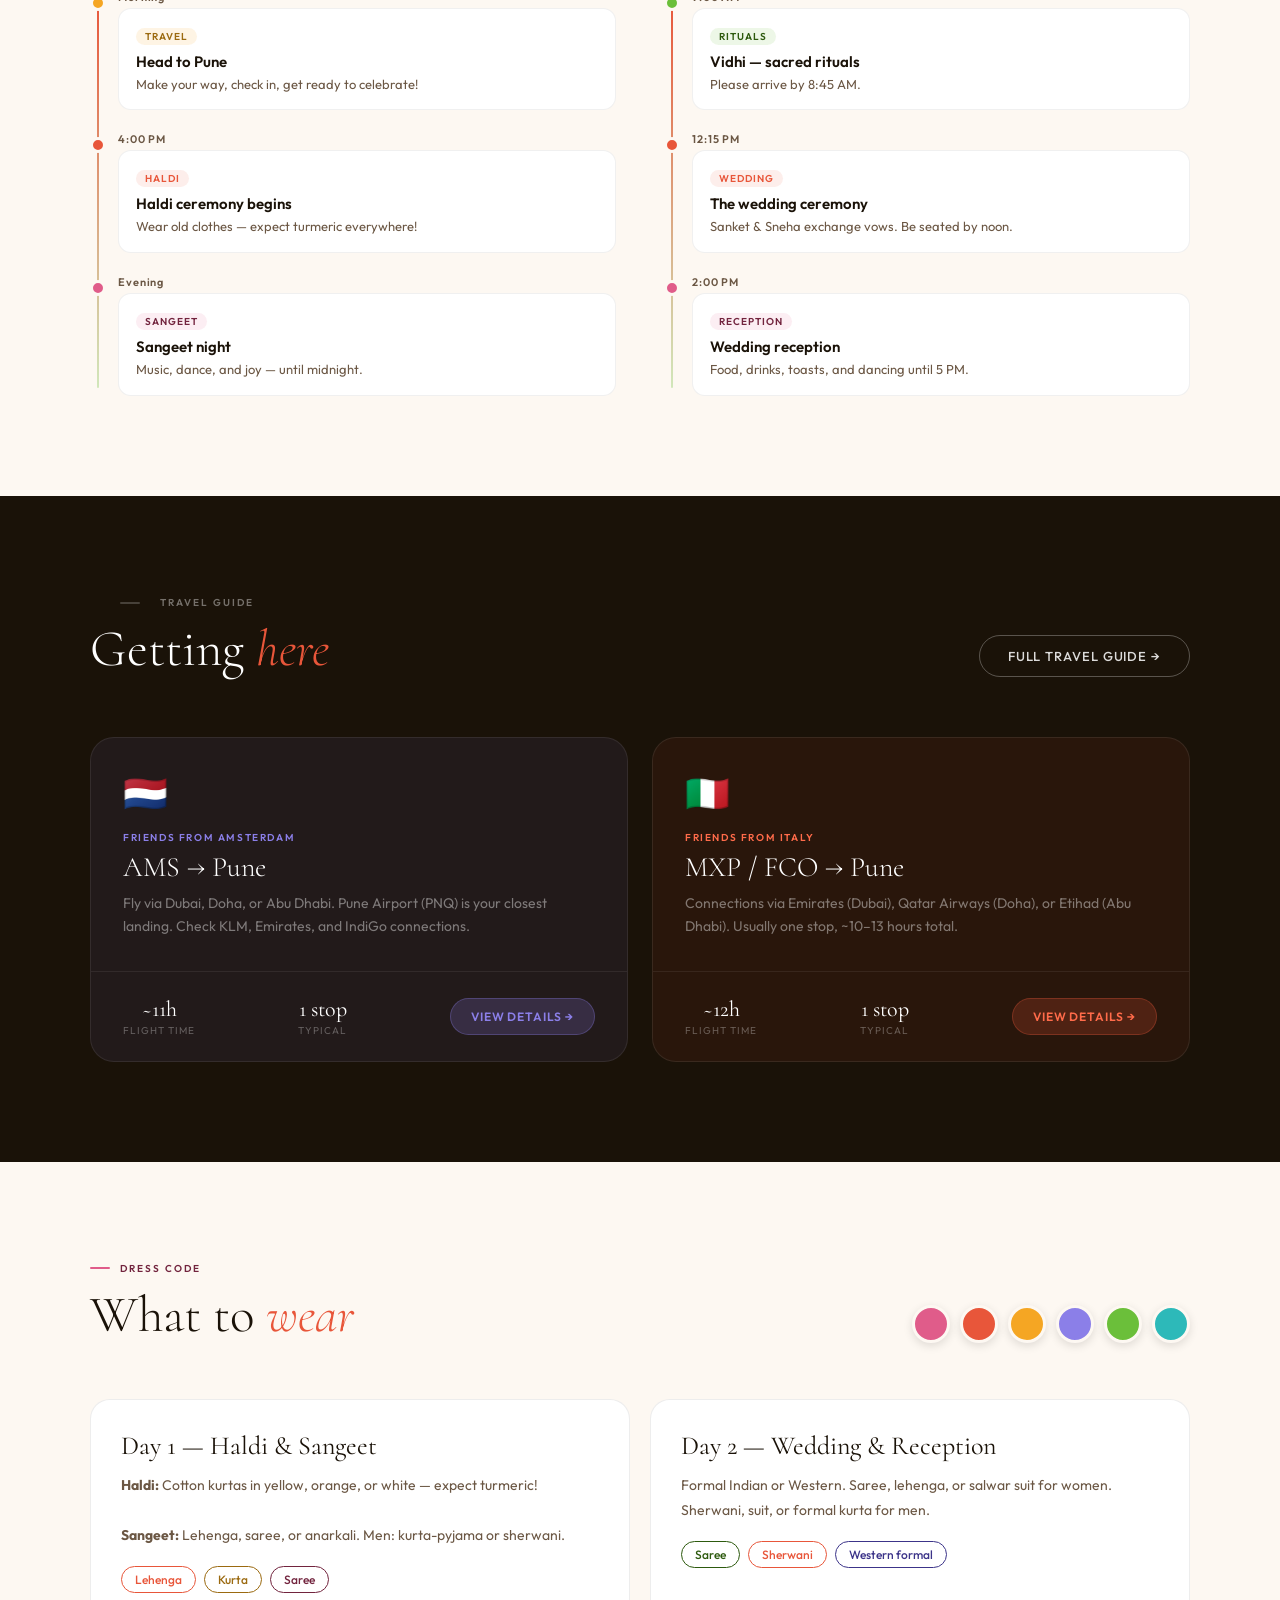
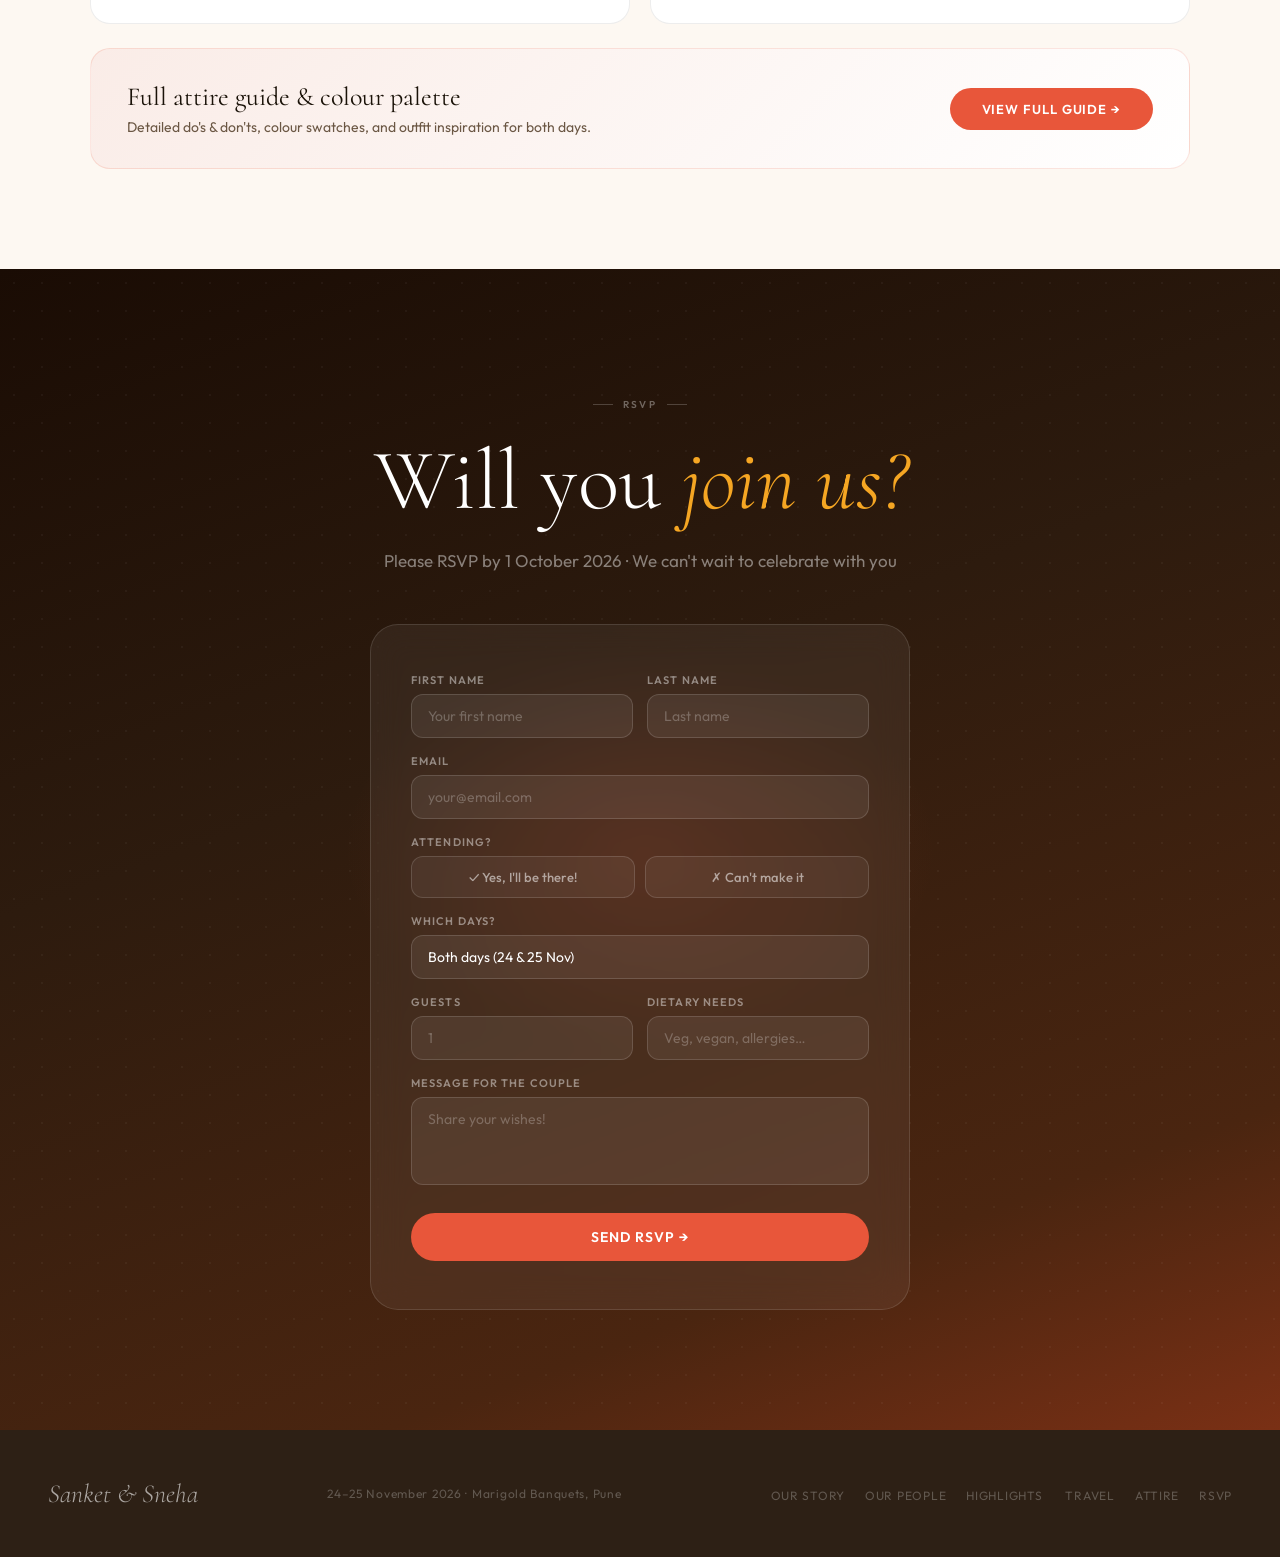
==== commit 4ac97c6c: "Add files via upload" ====
--- a/index.html
+++ b/index.html
@@ -12,7 +12,7 @@
 /* HERO */
 #hero{min-height:100vh;display:flex;flex-direction:column;align-items:center;justify-content:center;text-align:center;position:relative;overflow:hidden;}
 .hero-canvas{position:absolute;inset:0;z-index:0;}
-.hero-photo{position:absolute;inset:0;z-index:0;background:url('photo-together.jpg') center 20% / cover no-repeat;}
+.hero-photo{position:absolute;inset:0;z-index:0;background:url('photo-auto.jpg') center 25% / cover no-repeat;}
 .hero-overlay{position:absolute;inset:0;z-index:1;background:linear-gradient(160deg,rgba(26,12,4,.78) 0%,rgba(45,25,10,.72) 40%,rgba(80,30,10,.62) 80%,rgba(26,12,4,.75) 100%);}
 .hero-content{position:relative;z-index:2;padding:0 24px;}
 .hero-eyebrow{display:inline-flex;align-items:center;gap:10px;font-size:11px;font-weight:500;letter-spacing:.22em;text-transform:uppercase;color:rgba(255,255,255,.55);margin-bottom:24px;opacity:0;animation:fadeUp .8s .3s forwards;}
@@ -209,6 +209,7 @@
   <div class="nav-links">
     <a href="#about">About</a>
     <a href="story.html">Our Story</a>
+    <a href="people.html">Our People</a>
     <a href="#features">Highlights</a>
     <a href="#schedule">Schedule</a>
     <a href="#travel">Travel</a>
@@ -220,6 +221,7 @@
 <div class="mobile-menu" id="mmenu">
   <a href="#about" onclick="closeMenu()">About</a>
   <a href="story.html" onclick="closeMenu()">Our Story</a>
+  <a href="people.html" onclick="closeMenu()">Our People</a>
   <a href="#features" onclick="closeMenu()">Highlights</a>
   <a href="#schedule" onclick="closeMenu()">Schedule</a>
   <a href="#travel" onclick="closeMenu()">Travel</a>
@@ -264,7 +266,7 @@
     <div class="about-grid">
       <div class="reveal-left">
         <div class="about-frame">
-          <img src="photo-together.jpg" alt="Sanket and Sneha">
+          <img src="photo-auto.jpg" alt="Sanket and Sneha" style="object-position:center 25%">
           <div class="about-label"><h3>Sanket & Sneha</h3><p>November 2026 · Pune</p></div>
         </div>
         <div class="about-float"><span class="big">2026</span>The year it all begins</div>
@@ -487,7 +489,7 @@
   <div class="footer-logo">Sanket & Sneha</div>
   <div class="footer-meta">24–25 November 2026 · Marigold Banquets, Pune</div>
   <div class="footer-links">
-    <a href="story.html">Our Story</a><a href="highlights.html">Highlights</a>
+    <a href="story.html">Our Story</a><a href="people.html">Our People</a><a href="highlights.html">Highlights</a>
     <a href="travel.html">Travel</a><a href="attire.html">Attire</a><a href="#rsvp">RSVP</a>
   </div>
 </footer>
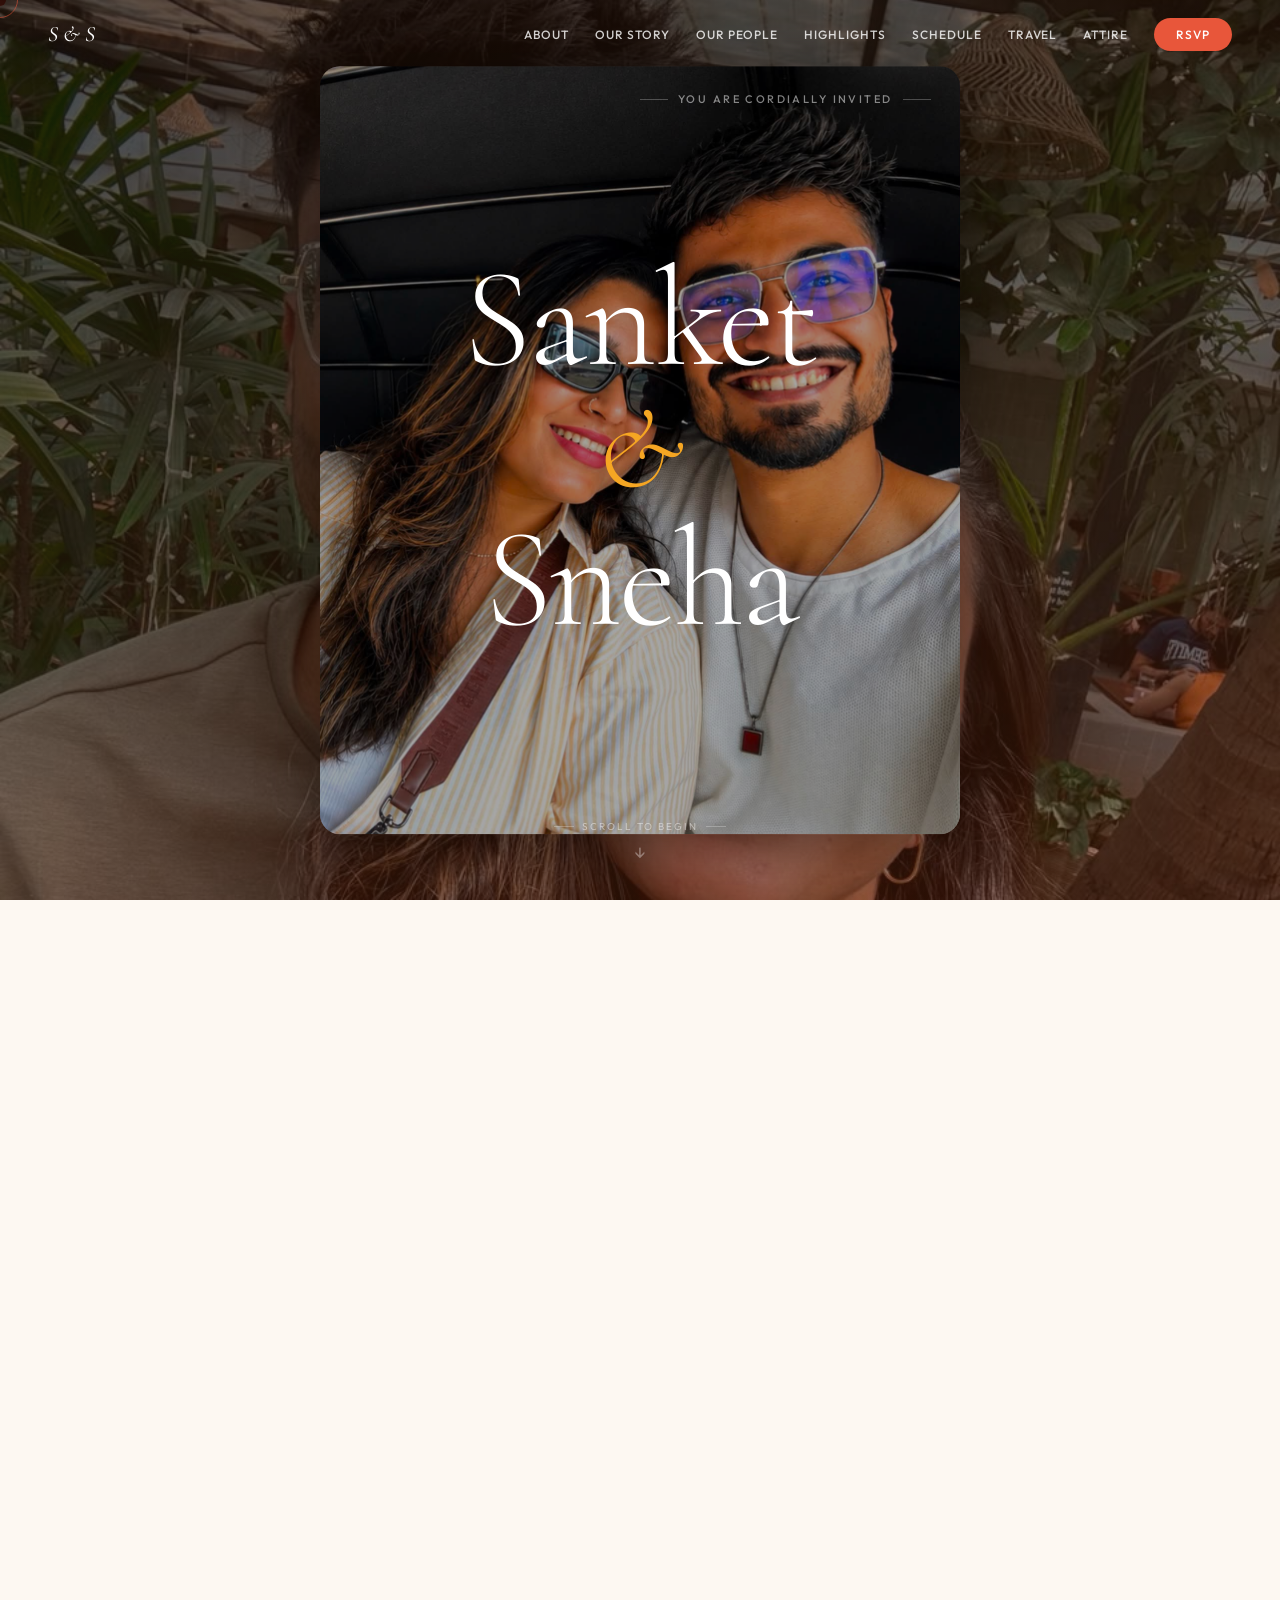
==== commit a7ac5a86: "Add files via upload" ====
--- a/index.html
+++ b/index.html
@@ -6,37 +6,136 @@
 <meta property="og:title" content="Sanket & Sneha — Getting Married!">
 <meta property="og:description" content="Join us on 24–25 November 2026 at Marigold Banquets, Pune.">
 <meta property="og:image" content="photo-together.jpg">
-<link rel="preconnect" href="https://fonts.googleapis.com"><link rel="preconnect" href="https://fonts.gstatic.com" crossorigin>
+<link rel="icon" href="data:image/svg+xml,<svg xmlns='http://www.w3.org/2000/svg' viewBox='0 0 100 100'><text y='.9em' font-size='90'>💍</text></svg>">
+<link rel="preconnect" href="https://fonts.googleapis.com">
+<link rel="preconnect" href="https://fonts.gstatic.com" crossorigin>
 <link rel="stylesheet" href="shared.css">
 <style>
-/* HERO */
-#hero{min-height:100vh;display:flex;flex-direction:column;align-items:center;justify-content:center;text-align:center;position:relative;overflow:hidden;}
-.hero-canvas{position:absolute;inset:0;z-index:0;}
-.hero-photo{position:absolute;inset:0;z-index:0;background:url('photo-auto.jpg') center 25% / cover no-repeat;}
-.hero-overlay{position:absolute;inset:0;z-index:1;background:linear-gradient(160deg,rgba(26,12,4,.78) 0%,rgba(45,25,10,.72) 40%,rgba(80,30,10,.62) 80%,rgba(26,12,4,.75) 100%);}
-.hero-content{position:relative;z-index:2;padding:0 24px;}
-.hero-eyebrow{display:inline-flex;align-items:center;gap:10px;font-size:11px;font-weight:500;letter-spacing:.22em;text-transform:uppercase;color:rgba(255,255,255,.55);margin-bottom:24px;opacity:0;animation:fadeUp .8s .3s forwards;}
-.hero-eyebrow::before,.hero-eyebrow::after{content:'';width:28px;height:1px;background:rgba(255,255,255,.25);}
-.hero-name-wrap{overflow:hidden;margin-bottom:4px;}
-.hero-name{font-family:'Cormorant',serif;font-size:clamp(72px,11vw,150px);font-weight:300;line-height:.95;color:#fff;letter-spacing:-.02em;display:block;opacity:0;transform:translateY(100%);animation:slideUp .9s cubic-bezier(.16,1,.3,1) forwards;}
-.n1{animation-delay:.5s;}.n2{animation-delay:.9s;}
-.amp{font-style:italic;color:var(--yellow);font-size:clamp(60px,9vw,130px);opacity:0;animation:slideUp .9s cubic-bezier(.16,1,.3,1) .7s forwards;}
-.hero-meta{margin-top:32px;opacity:0;animation:fadeUp .8s 1.2s forwards;}
-.hero-date-badge{display:inline-flex;align-items:center;border:1px solid rgba(255,255,255,.2);border-radius:60px;overflow:hidden;backdrop-filter:blur(10px);background:rgba(255,255,255,.08);}
+/* ══════════════════════════════
+   SCROLL-EXPAND HERO
+══════════════════════════════ */
+#hero{
+  min-height:100vh;position:relative;
+  overflow:hidden;
+  /* lock scroll until expanded */
+}
+/* background — fades out as photo expands */
+.hero-bg{
+  position:absolute;inset:0;z-index:0;
+  background:url('photo-together.jpg') center 20%/cover no-repeat;
+  transition:opacity .1s linear;
+}
+.hero-bg-overlay{
+  position:absolute;inset:0;z-index:1;
+  background:linear-gradient(160deg,rgba(26,12,4,.72),rgba(45,25,10,.65),rgba(80,30,10,.55));
+  transition:opacity .1s linear;
+}
+/* expanding photo frame */
+.hero-frame{
+  position:absolute;top:50%;left:50%;
+  transform:translate(-50%,-50%);
+  z-index:2;
+  border-radius:20px;overflow:hidden;
+  box-shadow:0 0 60px rgba(0,0,0,.4);
+  transition:width .05s linear,height .05s linear;
+  /* initial small size set by JS */
+}
+.hero-frame img{
+  width:100%;height:100%;
+  object-fit:cover;object-position:center 20%;
+  display:block;
+}
+.hero-frame-overlay{
+  position:absolute;inset:0;
+  background:rgba(0,0,0,.35);
+  transition:opacity .1s linear;
+}
+/* title text — splits and moves outward */
+.hero-names-wrap{
+  position:absolute;inset:0;z-index:3;
+  display:flex;flex-direction:column;align-items:center;justify-content:center;
+  pointer-events:none;gap:0;
+}
+.hero-name-sanket{
+  font-family:'Cormorant',serif;
+  font-size:clamp(72px,11vw,150px);font-weight:300;line-height:.95;
+  color:#fff;letter-spacing:-.02em;
+  transition:transform .05s linear;
+  will-change:transform;
+}
+.hero-name-amp{
+  font-family:'Cormorant',serif;
+  font-size:clamp(60px,9vw,130px);font-weight:300;
+  font-style:italic;color:var(--yellow);line-height:1.1;
+}
+.hero-name-sneha{
+  font-family:'Cormorant',serif;
+  font-size:clamp(72px,11vw,150px);font-weight:300;line-height:.95;
+  color:#fff;letter-spacing:-.02em;
+  transition:transform .05s linear;
+  will-change:transform;
+}
+/* scroll hint */
+.hero-scroll-hint{
+  position:absolute;bottom:36px;left:50%;transform:translateX(-50%);
+  z-index:4;display:flex;flex-direction:column;align-items:center;gap:8px;
+  pointer-events:none;transition:opacity .3s;
+}
+.hsh-text{
+  font-size:10px;letter-spacing:.2em;text-transform:uppercase;
+  color:rgba(255,255,255,.45);display:flex;align-items:center;gap:8px;
+}
+.hsh-text::before,.hsh-text::after{content:'';width:20px;height:1px;background:rgba(255,255,255,.25);}
+.hsh-arrow{font-size:18px;color:rgba(255,255,255,.35);animation:bounceDown 1.5s ease-in-out infinite;}
+@keyframes bounceDown{0%,100%{transform:translateY(0);}50%{transform:translateY(6px);}}
+/* hero meta — date + location */
+.hero-meta-bar{
+  position:absolute;bottom:44px;left:50%;transform:translateX(-50%);
+  z-index:4;display:flex;flex-direction:column;align-items:center;gap:10px;
+  opacity:0;pointer-events:none;transition:opacity .4s;
+}
+.hero-meta-bar.visible{opacity:1;pointer-events:auto;}
+.hero-date-badge{
+  display:inline-flex;align-items:center;
+  border:1px solid rgba(255,255,255,.2);border-radius:60px;
+  overflow:hidden;backdrop-filter:blur(10px);background:rgba(255,255,255,.08);
+}
 .hdb{padding:11px 22px;font-size:13px;font-weight:500;letter-spacing:.06em;color:rgba(255,255,255,.88);border-right:1px solid rgba(255,255,255,.12);}
 .hdb:last-child{border-right:none;}.hdb.accent{background:var(--coral);}
-.hero-loc{margin-top:14px;font-size:14px;color:rgba(255,255,255,.45);display:flex;align-items:center;justify-content:center;gap:6px;}
-.hero-loc a{color:rgba(255,255,255,.72);text-decoration:none;transition:color .2s;}.hero-loc a:hover{color:var(--yellow);}
-.hero-ctas{display:flex;align-items:center;justify-content:center;gap:14px;margin-top:36px;opacity:0;animation:fadeUp .8s 1.4s forwards;flex-wrap:wrap;}
-.hero-countdown{position:absolute;bottom:36px;left:50%;transform:translateX(-50%);display:flex;z-index:2;opacity:0;animation:fadeUp .8s 1.6s forwards;}
+.hero-loc{font-size:14px;color:rgba(255,255,255,.5);display:flex;align-items:center;gap:6px;}
+.hero-loc a{color:rgba(255,255,255,.75);text-decoration:none;transition:color .2s;}
+.hero-loc a:hover{color:var(--yellow);}
+.hero-ctas-bar{
+  display:flex;gap:14px;flex-wrap:wrap;justify-content:center;
+  opacity:0;pointer-events:none;transition:opacity .5s .1s;
+}
+.hero-ctas-bar.visible{opacity:1;pointer-events:auto;}
+/* countdown */
+.hero-countdown{
+  position:absolute;top:36px;left:50%;transform:translateX(-50%);
+  display:flex;z-index:4;opacity:0;pointer-events:none;transition:opacity .4s;
+}
+.hero-countdown.visible{opacity:1;}
 .hc-block{padding:10px 18px;text-align:center;border-right:1px solid rgba(255,255,255,.12);}
 .hc-block:last-child{border-right:none;}
 .hc-num{font-family:'Cormorant',serif;font-size:32px;font-weight:300;color:#fff;line-height:1;}
 .hc-label{font-size:9px;letter-spacing:.16em;text-transform:uppercase;color:rgba(255,255,255,.35);margin-top:3px;}
-.scroll-ind{position:absolute;bottom:36px;right:48px;z-index:2;display:flex;flex-direction:column;align-items:center;gap:8px;opacity:0;animation:fadeUp .8s 2s forwards;}
-.scroll-ind span{font-size:9px;letter-spacing:.2em;text-transform:uppercase;color:rgba(255,255,255,.3);}
-.scroll-line{width:1px;height:48px;background:linear-gradient(to bottom,rgba(255,255,255,.3),transparent);animation:scrollDown 2s ease-in-out infinite;}
-@keyframes scrollDown{0%{transform:scaleY(0);transform-origin:top;}50%{transform:scaleY(1);transform-origin:top;}51%{transform:scaleY(1);transform-origin:bottom;}100%{transform:scaleY(0);transform-origin:bottom;}}
+/* particles canvas */
+.hero-canvas{position:absolute;inset:0;z-index:1;pointer-events:none;}
+/* eyebrow */
+.hero-eyebrow{
+  position:absolute;top:calc(var(--nav-h) + 24px);left:50%;transform:translateX(-50%);
+  z-index:4;font-size:11px;font-weight:500;letter-spacing:.22em;text-transform:uppercase;
+  color:rgba(255,255,255,.5);display:flex;align-items:center;gap:10px;
+  opacity:0;animation:fadeUp .8s .3s forwards;pointer-events:none;
+}
+.hero-eyebrow::before,.hero-eyebrow::after{content:'';width:28px;height:1px;background:rgba(255,255,255,.25);}
+
+/* ══════════════════════════════
+   CONTENT BELOW HERO (post-expand)
+══════════════════════════════ */
+.post-hero{opacity:0;transform:translateY(24px);transition:opacity .7s,transform .7s;}
+.post-hero.visible{opacity:1;transform:translateY(0);}
 
 /* ABOUT */
 #about{padding:100px 48px;background:var(--cream);overflow:hidden;position:relative;}
@@ -60,6 +159,7 @@
 .chip.pink{border-color:var(--pink);color:var(--pink);background:rgba(224,92,138,.06);}
 .chip.yellow{border-color:var(--yellow);color:var(--yellow-d);background:rgba(245,166,35,.1);}
 .chip.lime{border-color:var(--lime);color:var(--lime-d);background:rgba(107,191,58,.06);}
+.chip.purple{border-color:var(--purple-d);color:var(--purple-d);background:var(--purple-l);}
 .about-cta{margin-top:32px;display:flex;gap:12px;flex-wrap:wrap;}
 
 /* FEATURES */
@@ -197,13 +297,13 @@
   .form-row,.attend-row{grid-template-columns:1fr;}
   .rsvp-box{padding:28px 20px;}
   .attire-cta-banner{flex-direction:column;}
-  .scroll-ind{display:none;}
 }
 </style>
 </head>
 <body>
 <div id="cursor"></div><div id="cursor-ring"></div>
 
+<!-- NAV -->
 <nav class="main-nav" id="main-nav">
   <a href="index.html" class="nav-logo">S & S</a>
   <div class="nav-links">
@@ -229,36 +329,55 @@
   <a href="#rsvp" onclick="closeMenu()" style="color:var(--coral)">RSVP →</a>
 </div>
 
-<!-- HERO -->
+<!-- ══════════════════════════════
+     SCROLL-EXPAND HERO
+══════════════════════════════ -->
 <section id="hero">
-  <div class="hero-photo"></div>
-  <div class="hero-overlay"></div>
+  <!-- Background (fades out) -->
+  <div class="hero-bg" id="hero-bg"></div>
+  <div class="hero-bg-overlay" id="hero-bg-overlay"></div>
+  <!-- Particles -->
   <canvas class="hero-canvas" id="heroCanvas"></canvas>
-  <div class="hero-content">
+  <!-- Expanding photo frame -->
+  <div class="hero-frame" id="hero-frame">
+    <img src="photo-auto.jpg" alt="Sanket and Sneha" id="hero-frame-img">
+    <div class="hero-frame-overlay" id="hero-frame-overlay"></div>
+  </div>
+  <!-- Names — split outward -->
+  <div class="hero-names-wrap">
     <div class="hero-eyebrow">You are cordially invited</div>
-    <div class="hero-name-wrap"><span class="hero-name n1">Sanket</span></div>
-    <div class="hero-name-wrap"><span class="hero-name amp">&</span></div>
-    <div class="hero-name-wrap"><span class="hero-name n2">Sneha</span></div>
-    <div class="hero-meta">
-      <div class="hero-date-badge">
-        <div class="hdb">24 Nov</div><div class="hdb accent">25 Nov</div>
-        <div class="hdb">2026</div><div class="hdb">Pune, India</div>
-      </div>
-      <div class="hero-loc">📍 <a href="https://maps.app.goo.gl/HEEg9PPyY22yJDSi9" target="_blank">Marigold Banquets, Pune</a></div>
-    </div>
-    <div class="hero-ctas">
-      <a href="#rsvp" class="btn-primary">RSVP Now</a>
-      <a href="story.html" class="btn-outline-white">Our Story</a>
-    </div>
-  </div>
+    <div class="hero-name-sanket" id="name-sanket">Sanket</div>
+    <div class="hero-name-amp">&</div>
+    <div class="hero-name-sneha" id="name-sneha">Sneha</div>
+  </div>
+  <!-- Scroll hint (hidden when expanded) -->
+  <div class="hero-scroll-hint" id="scroll-hint">
+    <div class="hsh-text">Scroll to begin</div>
+    <div class="hsh-arrow">↓</div>
+  </div>
+  <!-- Meta bar — appears when expanded -->
+  <div class="hero-meta-bar" id="hero-meta">
+    <div class="hero-date-badge">
+      <div class="hdb">24 Nov</div><div class="hdb accent">25 Nov</div>
+      <div class="hdb">2026</div><div class="hdb">Pune, India</div>
+    </div>
+    <div class="hero-loc">📍 <a href="https://maps.app.goo.gl/HEEg9PPyY22yJDSi9" target="_blank">Marigold Banquets, Pune</a></div>
+  </div>
+  <!-- CTAs -->
+  <div class="hero-ctas-bar" id="hero-ctas" style="position:absolute;bottom:120px;left:50%;transform:translateX(-50%);z-index:4;">
+    <a href="#rsvp" class="btn-primary">RSVP Now</a>
+    <a href="story.html" class="btn-outline-white">Our Story</a>
+  </div>
+  <!-- Countdown (top) -->
   <div class="hero-countdown" id="hcdown">
     <div class="hc-block"><div class="hc-num" id="hc-d">—</div><div class="hc-label">Days</div></div>
     <div class="hc-block"><div class="hc-num" id="hc-h">—</div><div class="hc-label">Hours</div></div>
     <div class="hc-block"><div class="hc-num" id="hc-m">—</div><div class="hc-label">Mins</div></div>
     <div class="hc-block"><div class="hc-num" id="hc-s">—</div><div class="hc-label">Secs</div></div>
   </div>
-  <div class="scroll-ind"><span>Scroll</span><div class="scroll-line"></div></div>
 </section>
+
+<div class="post-hero" id="post-hero">
 
 <!-- ABOUT -->
 <section id="about">
@@ -266,7 +385,7 @@
     <div class="about-grid">
       <div class="reveal-left">
         <div class="about-frame">
-          <img src="photo-auto.jpg" alt="Sanket and Sneha" style="object-position:center 25%">
+          <img src="photo-together.jpg" alt="Sanket and Sneha" style="object-position:center 15%">
           <div class="about-label"><h3>Sanket & Sneha</h3><p>November 2026 · Pune</p></div>
         </div>
         <div class="about-float"><span class="big">2026</span>The year it all begins</div>
@@ -274,7 +393,7 @@
       <div class="about-text reveal-right">
         <div class="section-label sl-coral">About us</div>
         <h2 class="section-title">Two souls, <em>one journey</em></h2>
-        <p>Add your love story here — how you met, what made you fall for each other, and what this day means to you. Let your guests feel the magic before they even arrive.</p>
+        <p>Add your love story here — how you met, what made you fall for each other, and what this day means to you.</p>
         <p>Whether it was serendipity, years of friendship, or love at first sight — this is your space to share it.</p>
         <div class="chips">
           <span class="chip coral">Sneha — The Bride</span>
@@ -284,13 +403,14 @@
         </div>
         <div class="about-cta">
           <a href="story.html" class="btn-primary">Read our story →</a>
+          <a href="people.html" class="btn-outline-dark">Meet our people →</a>
         </div>
       </div>
     </div>
   </div>
 </section>
 
-<!-- FEATURES / HIGHLIGHTS -->
+<!-- FEATURES -->
 <section id="features">
   <div class="features-inner">
     <div class="features-header">
@@ -301,48 +421,12 @@
       <a href="highlights.html" class="btn-outline-white reveal">All highlights →</a>
     </div>
     <div class="features-grid">
-      <div class="feature-card reveal d1">
-        <div class="feature-icon fi-coral">🌸</div>
-        <h3>Haldi Ceremony</h3>
-        <p>A vibrant turmeric ritual to bless the couple. Wear something bright — expect to get colourful!</p>
-        <span class="fc-tag ft-coral">24 Nov · 4pm</span>
-        <a href="highlights.html#haldi" class="feature-cta"><span>See details</span><svg viewBox="0 0 16 16" fill="none" stroke="currentColor" stroke-width="2"><path d="M3 8h10M9 4l4 4-4 4"/></svg></a>
-      </div>
-      <div class="feature-card reveal d2">
-        <div class="feature-icon fi-yellow">🎶</div>
-        <h3>Sangeet Night</h3>
-        <p>An evening of music, dance, and celebration. Bring your best moves and most festive outfit!</p>
-        <span class="fc-tag ft-yellow">24 Nov · Evening</span>
-        <a href="highlights.html#sangeet" class="feature-cta"><span>See details</span><svg viewBox="0 0 16 16" fill="none" stroke="currentColor" stroke-width="2"><path d="M3 8h10M9 4l4 4-4 4"/></svg></a>
-      </div>
-      <div class="feature-card reveal d3">
-        <div class="feature-icon fi-lime">🙏</div>
-        <h3>Vidhi — Rituals</h3>
-        <p>Beautiful traditional pre-wedding rituals marking the sacred beginning of a new chapter.</p>
-        <span class="fc-tag ft-lime">25 Nov · 9am</span>
-        <a href="highlights.html#vidhi" class="feature-cta"><span>See details</span><svg viewBox="0 0 16 16" fill="none" stroke="currentColor" stroke-width="2"><path d="M3 8h10M9 4l4 4-4 4"/></svg></a>
-      </div>
-      <div class="feature-card reveal d4">
-        <div class="feature-icon fi-pink">💍</div>
-        <h3>The Wedding</h3>
-        <p>Sanket and Sneha exchange vows in a ceremony filled with love, marigolds, and happy tears.</p>
-        <span class="fc-tag ft-pink">25 Nov · 12:15pm</span>
-        <a href="highlights.html#wedding" class="feature-cta"><span>See details</span><svg viewBox="0 0 16 16" fill="none" stroke="currentColor" stroke-width="2"><path d="M3 8h10M9 4l4 4-4 4"/></svg></a>
-      </div>
-      <div class="feature-card reveal d5">
-        <div class="feature-icon fi-purple">🥂</div>
-        <h3>Wedding Reception</h3>
-        <p>Celebrate the newlyweds with a feast, toasts, photos, and dancing until sunset.</p>
-        <span class="fc-tag ft-purple">25 Nov · 2pm</span>
-        <a href="highlights.html#reception" class="feature-cta"><span>See details</span><svg viewBox="0 0 16 16" fill="none" stroke="currentColor" stroke-width="2"><path d="M3 8h10M9 4l4 4-4 4"/></svg></a>
-      </div>
-      <div class="feature-card reveal d6">
-        <div class="feature-icon fi-teal">🌿</div>
-        <h3>Marigold Banquets</h3>
-        <p>A stunning venue in the heart of Pune, draped in marigolds for our most special day.</p>
-        <span class="fc-tag ft-lime">Pune, Maharashtra</span>
-        <a href="https://maps.app.goo.gl/HEEg9PPyY22yJDSi9" target="_blank" class="feature-cta"><span>View on maps</span><svg viewBox="0 0 16 16" fill="none" stroke="currentColor" stroke-width="2"><path d="M3 8h10M9 4l4 4-4 4"/></svg></a>
-      </div>
+      <div class="feature-card reveal d1"><div class="feature-icon fi-coral">🌸</div><h3>Haldi Ceremony</h3><p>A vibrant turmeric ritual to bless the couple. Wear something bright — expect to get colourful!</p><span class="fc-tag ft-coral">24 Nov · 4pm</span><a href="highlights.html#haldi" class="feature-cta"><span>See details</span><svg viewBox="0 0 16 16" fill="none" stroke="currentColor" stroke-width="2"><path d="M3 8h10M9 4l4 4-4 4"/></svg></a></div>
+      <div class="feature-card reveal d2"><div class="feature-icon fi-yellow">🎶</div><h3>Sangeet Night</h3><p>An evening of music, dance, and celebration. Bring your best moves and most festive outfit!</p><span class="fc-tag ft-yellow">24 Nov · Evening</span><a href="highlights.html#sangeet" class="feature-cta"><span>See details</span><svg viewBox="0 0 16 16" fill="none" stroke="currentColor" stroke-width="2"><path d="M3 8h10M9 4l4 4-4 4"/></svg></a></div>
+      <div class="feature-card reveal d3"><div class="feature-icon fi-lime">🙏</div><h3>Vidhi — Rituals</h3><p>Beautiful traditional pre-wedding rituals marking the sacred beginning of a new chapter.</p><span class="fc-tag ft-lime">25 Nov · 9am</span><a href="highlights.html#vidhi" class="feature-cta"><span>See details</span><svg viewBox="0 0 16 16" fill="none" stroke="currentColor" stroke-width="2"><path d="M3 8h10M9 4l4 4-4 4"/></svg></a></div>
+      <div class="feature-card reveal d4"><div class="feature-icon fi-pink">💍</div><h3>The Wedding</h3><p>Sanket and Sneha exchange vows in a ceremony filled with love, marigolds, and happy tears.</p><span class="fc-tag ft-pink">25 Nov · 12:15pm</span><a href="highlights.html#wedding" class="feature-cta"><span>See details</span><svg viewBox="0 0 16 16" fill="none" stroke="currentColor" stroke-width="2"><path d="M3 8h10M9 4l4 4-4 4"/></svg></a></div>
+      <div class="feature-card reveal d5"><div class="feature-icon fi-purple">🥂</div><h3>Wedding Reception</h3><p>Celebrate the newlyweds with a feast, toasts, photos, and dancing until sunset.</p><span class="fc-tag ft-purple">25 Nov · 2pm</span><a href="highlights.html#reception" class="feature-cta"><span>See details</span><svg viewBox="0 0 16 16" fill="none" stroke="currentColor" stroke-width="2"><path d="M3 8h10M9 4l4 4-4 4"/></svg></a></div>
+      <div class="feature-card reveal d6"><div class="feature-icon fi-teal">🌿</div><h3>Marigold Banquets</h3><p>A stunning venue in the heart of Pune, draped in marigolds for our most special day.</p><span class="fc-tag ft-lime">Pune, Maharashtra</span><a href="https://maps.app.goo.gl/HEEg9PPyY22yJDSi9" target="_blank" class="feature-cta"><span>View on maps</span><svg viewBox="0 0 16 16" fill="none" stroke="currentColor" stroke-width="2"><path d="M3 8h10M9 4l4 4-4 4"/></svg></a></div>
     </div>
   </div>
 </section>
@@ -351,18 +435,15 @@
 <section id="schedule">
   <div class="schedule-inner">
     <div class="schedule-header">
-      <div class="reveal">
-        <div class="section-label sl-coral">Schedule</div>
-        <h2 class="section-title">The <em>plan</em></h2>
-      </div>
+      <div class="reveal"><div class="section-label sl-coral">Schedule</div><h2 class="section-title">The <em>plan</em></h2></div>
       <a href="highlights.html#schedule" class="btn-outline-dark reveal">Full schedule →</a>
     </div>
     <div class="schedule-days">
       <div class="reveal-left">
         <div class="day-head dh1"><div class="dot"></div>Monday, 24 November 2026</div>
         <div class="tl">
-          <div class="tl-item"><div class="tl-dot dy"></div><div class="tl-time">Morning</div><div class="tl-card"><span class="tl-badge tb-y">Travel</span><h4>Head to Pune</h4><p>Make your way, check in, get ready to celebrate!</p></div></div>
-          <div class="tl-item"><div class="tl-dot dc"></div><div class="tl-time">4:00 PM</div><div class="tl-card"><span class="tl-badge tb-c">Haldi</span><h4>Haldi ceremony begins</h4><p>Wear old clothes — expect turmeric everywhere!</p></div></div>
+          <div class="tl-item"><div class="tl-dot dy"></div><div class="tl-time">Morning</div><div class="tl-card"><span class="tl-badge tb-y">Travel</span><h4>Head to Pune</h4><p>Make your way, check in, get ready!</p></div></div>
+          <div class="tl-item"><div class="tl-dot dc"></div><div class="tl-time">4:00 PM</div><div class="tl-card"><span class="tl-badge tb-c">Haldi</span><h4>Haldi ceremony begins</h4><p>Wear old clothes — expect turmeric!</p></div></div>
           <div class="tl-item"><div class="tl-dot dp"></div><div class="tl-time">Evening</div><div class="tl-card"><span class="tl-badge tb-p">Sangeet</span><h4>Sangeet night</h4><p>Music, dance, and joy — until midnight.</p></div></div>
         </div>
       </div>
@@ -370,8 +451,8 @@
         <div class="day-head dh2"><div class="dot"></div>Tuesday, 25 November 2026</div>
         <div class="tl">
           <div class="tl-item"><div class="tl-dot dl"></div><div class="tl-time">9:00 AM</div><div class="tl-card"><span class="tl-badge tb-l">Rituals</span><h4>Vidhi — sacred rituals</h4><p>Please arrive by 8:45 AM.</p></div></div>
-          <div class="tl-item"><div class="tl-dot dc"></div><div class="tl-time">12:15 PM</div><div class="tl-card"><span class="tl-badge tb-c">Wedding</span><h4>The wedding ceremony</h4><p>Sanket & Sneha exchange vows. Be seated by noon.</p></div></div>
-          <div class="tl-item"><div class="tl-dot dp"></div><div class="tl-time">2:00 PM</div><div class="tl-card"><span class="tl-badge tb-p">Reception</span><h4>Wedding reception</h4><p>Food, drinks, toasts, and dancing until 5 PM.</p></div></div>
+          <div class="tl-item"><div class="tl-dot dc"></div><div class="tl-time">12:15 PM</div><div class="tl-card"><span class="tl-badge tb-c">Wedding</span><h4>The wedding ceremony</h4><p>Be seated by noon.</p></div></div>
+          <div class="tl-item"><div class="tl-dot dp"></div><div class="tl-time">2:00 PM</div><div class="tl-card"><span class="tl-badge tb-p">Reception</span><h4>Wedding reception</h4><p>Food, drinks, toasts until 5 PM.</p></div></div>
         </div>
       </div>
     </div>
@@ -382,38 +463,17 @@
 <section id="travel">
   <div class="travel-inner">
     <div class="travel-header">
-      <div class="reveal">
-        <div class="section-label" style="color:rgba(255,255,255,.4)"><span style="width:20px;height:2px;background:rgba(255,255,255,.2);display:inline-block;border-radius:2px;margin-right:10px"></span>Travel guide</div>
-        <h2 class="section-title" style="color:#fff">Getting <em>here</em></h2>
-      </div>
+      <div class="reveal"><div class="section-label" style="color:rgba(255,255,255,.4)"><span style="width:20px;height:2px;background:rgba(255,255,255,.2);display:inline-block;border-radius:2px;margin-right:10px"></span>Travel guide</div><h2 class="section-title" style="color:#fff">Getting <em>here</em></h2></div>
       <a href="travel.html" class="btn-outline-white reveal">Full travel guide →</a>
     </div>
     <div class="travel-cols">
       <div class="travel-col-card reveal-left" style="background:rgba(139,127,232,.08)">
-        <div class="tc-top">
-          <div class="tc-flag">🇳🇱</div>
-          <div class="tc-origin ams">Friends from Amsterdam</div>
-          <div class="tc-title">AMS → Pune</div>
-          <div class="tc-desc">Fly via Dubai, Doha, or Abu Dhabi. Pune Airport (PNQ) is your closest landing. Check KLM, Emirates, and IndiGo connections.</div>
-        </div>
-        <div class="tc-bottom">
-          <div class="tc-stat"><div class="val">~11h</div><div class="lbl">Flight time</div></div>
-          <div class="tc-stat"><div class="val">1 stop</div><div class="lbl">Typical</div></div>
-          <a href="travel.html#ams" class="tc-link ams">View details →</a>
-        </div>
+        <div class="tc-top"><div class="tc-flag">🇳🇱</div><div class="tc-origin ams">Friends from Amsterdam</div><div class="tc-title">AMS → Pune</div><div class="tc-desc">Via Dubai, Doha, or Abu Dhabi. Pune Airport (PNQ) is your closest landing.</div></div>
+        <div class="tc-bottom"><div class="tc-stat"><div class="val">~11h</div><div class="lbl">Flight</div></div><div class="tc-stat"><div class="val">1 stop</div><div class="lbl">Typical</div></div><a href="travel.html#ams" class="tc-link ams">Details →</a></div>
       </div>
       <div class="travel-col-card reveal-right" style="background:rgba(232,86,58,.07)">
-        <div class="tc-top">
-          <div class="tc-flag">🇮🇹</div>
-          <div class="tc-origin italy">Friends from Italy</div>
-          <div class="tc-title">MXP / FCO → Pune</div>
-          <div class="tc-desc">Connections via Emirates (Dubai), Qatar Airways (Doha), or Etihad (Abu Dhabi). Usually one stop, ~10–13 hours total.</div>
-        </div>
-        <div class="tc-bottom">
-          <div class="tc-stat"><div class="val">~12h</div><div class="lbl">Flight time</div></div>
-          <div class="tc-stat"><div class="val">1 stop</div><div class="lbl">Typical</div></div>
-          <a href="travel.html#italy" class="tc-link italy">View details →</a>
-        </div>
+        <div class="tc-top"><div class="tc-flag">🇮🇹</div><div class="tc-origin italy">Friends from Italy</div><div class="tc-title">MXP / FCO → Pune</div><div class="tc-desc">Via Emirates (Dubai), Qatar Airways (Doha), or Etihad (Abu Dhabi).</div></div>
+        <div class="tc-bottom"><div class="tc-stat"><div class="val">~12h</div><div class="lbl">Flight</div></div><div class="tc-stat"><div class="val">1 stop</div><div class="lbl">Typical</div></div><a href="travel.html#italy" class="tc-link italy">Details →</a></div>
       </div>
     </div>
   </div>
@@ -423,10 +483,7 @@
 <section id="attire">
   <div class="attire-inner">
     <div class="attire-header">
-      <div class="reveal">
-        <div class="section-label sl-pink">Dress code</div>
-        <h2 class="section-title">What to <em>wear</em></h2>
-      </div>
+      <div class="reveal"><div class="section-label sl-pink">Dress code</div><h2 class="section-title">What to <em>wear</em></h2></div>
       <div class="palette-row reveal">
         <div class="sw" style="background:#E05C8A"></div><div class="sw" style="background:#E8563A"></div>
         <div class="sw" style="background:#F5A623"></div><div class="sw" style="background:#8B7FE8"></div>
@@ -434,30 +491,11 @@
       </div>
     </div>
     <div class="attire-grid">
-      <div class="acard reveal-left">
-        <h3>Day 1 — Haldi & Sangeet</h3>
-        <p><strong>Haldi:</strong> Cotton kurtas in yellow, orange, or white — expect turmeric!<br><br><strong>Sangeet:</strong> Lehenga, saree, or anarkali. Men: kurta-pyjama or sherwani.</p>
-        <div class="achips">
-          <span class="achip" style="border-color:var(--coral);color:var(--coral)">Lehenga</span>
-          <span class="achip" style="border-color:var(--yellow-d);color:var(--yellow-d)">Kurta</span>
-          <span class="achip" style="border-color:var(--pink-d);color:var(--pink-d)">Saree</span>
-        </div>
-      </div>
-      <div class="acard reveal-right">
-        <h3>Day 2 — Wedding & Reception</h3>
-        <p>Formal Indian or Western. Saree, lehenga, or salwar suit for women. Sherwani, suit, or formal kurta for men.</p>
-        <div class="achips">
-          <span class="achip" style="border-color:var(--lime-d);color:var(--lime-d)">Saree</span>
-          <span class="achip" style="border-color:var(--coral);color:var(--coral)">Sherwani</span>
-          <span class="achip" style="border-color:var(--purple-d);color:var(--purple-d)">Western formal</span>
-        </div>
-      </div>
+      <div class="acard reveal-left"><h3>Day 1 — Haldi & Sangeet</h3><p><strong>Haldi:</strong> Cotton kurtas in yellow, orange, or white — expect turmeric!<br><br><strong>Sangeet:</strong> Lehenga, saree, or anarkali. Men: kurta-pyjama or sherwani.</p><div class="achips"><span class="achip" style="border-color:var(--coral);color:var(--coral)">Lehenga</span><span class="achip" style="border-color:var(--yellow-d);color:var(--yellow-d)">Kurta</span><span class="achip" style="border-color:var(--pink-d);color:var(--pink-d)">Saree</span></div></div>
+      <div class="acard reveal-right"><h3>Day 2 — Wedding & Reception</h3><p>Formal Indian or Western. Saree, lehenga, or salwar suit for women. Sherwani, suit, or formal kurta for men.</p><div class="achips"><span class="achip" style="border-color:var(--lime-d);color:var(--lime-d)">Saree</span><span class="achip" style="border-color:var(--coral);color:var(--coral)">Sherwani</span><span class="achip" style="border-color:var(--purple-d);color:var(--purple-d)">Western formal</span></div></div>
     </div>
     <div class="attire-cta-banner reveal">
-      <div class="acb-text">
-        <h3>Full attire guide & colour palette</h3>
-        <p>Detailed do's & don'ts, colour swatches, and outfit inspiration for both days.</p>
-      </div>
+      <div class="acb-text"><h3>Full attire guide & colour palette</h3><p>Detailed do's & don'ts, outfit inspiration, and colour swatches for both days.</p></div>
       <a href="attire.html" class="btn-primary">View full guide →</a>
     </div>
   </div>
@@ -489,27 +527,178 @@
   <div class="footer-logo">Sanket & Sneha</div>
   <div class="footer-meta">24–25 November 2026 · Marigold Banquets, Pune</div>
   <div class="footer-links">
-    <a href="story.html">Our Story</a><a href="people.html">Our People</a><a href="highlights.html">Highlights</a>
-    <a href="travel.html">Travel</a><a href="attire.html">Attire</a><a href="#rsvp">RSVP</a>
+    <a href="story.html">Our Story</a><a href="people.html">Our People</a>
+    <a href="highlights.html">Highlights</a><a href="travel.html">Travel</a>
+    <a href="attire.html">Attire</a><a href="#rsvp">RSVP</a>
   </div>
 </footer>
+
+</div><!-- /post-hero -->
 
 <script src="shared.js"></script>
 <script>
-// Hero canvas particles
+// ══════════════════════════════════════════
+// SCROLL-EXPAND HERO
+// ══════════════════════════════════════════
+let progress = 0;
+let expanded = false;
+let locked = true;
+let touchStartY = 0;
+const isMobile = () => window.innerWidth < 768;
+
+const heroEl       = document.getElementById('hero');
+const heroBg       = document.getElementById('hero-bg');
+const heroBgOvl    = document.getElementById('hero-bg-overlay');
+const heroFrame    = document.getElementById('hero-frame');
+const heroFrameOvl = document.getElementById('hero-frame-overlay');
+const nameSanket   = document.getElementById('name-sanket');
+const nameSneha    = document.getElementById('name-sneha');
+const scrollHint   = document.getElementById('scroll-hint');
+const heroMeta     = document.getElementById('hero-meta');
+const heroCtas     = document.getElementById('hero-ctas');
+const heroCountdown= document.getElementById('hcdown');
+const postHero     = document.getElementById('post-hero');
+
+function applyProgress(p) {
+  const mob = isMobile();
+  const maxW = mob ? 750 : 1550;
+  const maxH = mob ? 550 : 900;
+  const initW = 300, initH = mob ? 420 : 460;
+
+  const w = initW + p * (maxW - initW);
+  const h = initH + p * (maxH - initH);
+
+  heroFrame.style.width  = Math.min(w, window.innerWidth * .98) + 'px';
+  heroFrame.style.height = Math.min(h, window.innerHeight * .95) + 'px';
+  heroFrame.style.borderRadius = (20 - p * 20) + 'px';
+
+  // bg fades
+  heroBg.style.opacity    = (1 - p * 1.2);
+  heroBgOvl.style.opacity = (1 - p * 1.2);
+
+  // frame overlay fades
+  heroFrameOvl.style.opacity = Math.max(0, 0.35 - p * 0.35);
+
+  // names split
+  const splitVw = mob ? p * 28 : p * 22;
+  nameSanket.style.transform = `translateX(-${splitVw}vw)`;
+  nameSneha.style.transform  = `translateX(${splitVw}vw)`;
+
+  // scroll hint fades
+  scrollHint.style.opacity = p < 0.1 ? 1 : Math.max(0, 1 - p * 4);
+
+  // meta + ctas appear after 75%
+  if (p >= 0.75) {
+    heroMeta.classList.add('visible');
+    heroCtas.classList.add('visible');
+    heroCountdown.classList.add('visible');
+  } else {
+    heroMeta.classList.remove('visible');
+    heroCtas.classList.remove('visible');
+    heroCountdown.classList.remove('visible');
+  }
+}
+
+function onExpanded() {
+  expanded = true;
+  locked = false;
+  postHero.classList.add('visible');
+  document.body.style.overflow = '';
+}
+
+function onCollapsed() {
+  expanded = false;
+  locked = true;
+  document.body.style.overflow = 'hidden';
+}
+
+// Lock body scroll initially
+document.body.style.overflow = 'hidden';
+applyProgress(0);
+
+// WHEEL
+window.addEventListener('wheel', (e) => {
+  if (expanded && e.deltaY < 0 && window.scrollY <= 5) {
+    // scrolling back up to re-collapse
+    progress = 0.99;
+    expanded = false;
+    locked = true;
+    document.body.style.overflow = 'hidden';
+    e.preventDefault();
+    animateProgress(0);
+    return;
+  }
+  if (!locked) return;
+  e.preventDefault();
+  const delta = e.deltaY * 0.001;
+  progress = Math.min(1, Math.max(0, progress + delta));
+  applyProgress(progress);
+  if (progress >= 1) onExpanded();
+}, { passive: false });
+
+// TOUCH
+window.addEventListener('touchstart', (e) => { touchStartY = e.touches[0].clientY; }, { passive: false });
+window.addEventListener('touchmove', (e) => {
+  if (!locked) return;
+  e.preventDefault();
+  const dy = touchStartY - e.touches[0].clientY;
+  const delta = dy * 0.006;
+  progress = Math.min(1, Math.max(0, progress + delta));
+  touchStartY = e.touches[0].clientY;
+  applyProgress(progress);
+  if (progress >= 1) onExpanded();
+}, { passive: false });
+
+// Animate collapse back
+function animateProgress(target) {
+  const step = () => {
+    if (Math.abs(progress - target) < 0.01) { progress = target; applyProgress(0); return; }
+    progress += (target - progress) * 0.1;
+    applyProgress(progress);
+    requestAnimationFrame(step);
+  };
+  requestAnimationFrame(step);
+}
+
+// Nav scroll effect
+window.addEventListener('scroll', () => {
+  document.getElementById('main-nav').classList.toggle('scrolled', scrollY > 60);
+  if (!locked) return;
+  window.scrollTo(0, 0);
+});
+
+// COUNTDOWN
+function tick(){
+  const t=new Date('2026-11-24T16:00:00+05:30'),now=new Date(),diff=t-now;
+  if(diff<=0){document.getElementById('hcdown').style.display='none';return;}
+  document.getElementById('hc-d').textContent=Math.floor(diff/86400000);
+  document.getElementById('hc-h').textContent=String(Math.floor(diff%86400000/3600000)).padStart(2,'0');
+  document.getElementById('hc-m').textContent=String(Math.floor(diff%3600000/60000)).padStart(2,'0');
+  document.getElementById('hc-s').textContent=String(Math.floor(diff%60000/1000)).padStart(2,'0');
+}
+tick();setInterval(tick,1000);
+
+// PARTICLES
 const canvas=document.getElementById('heroCanvas');
 const ctx=canvas.getContext('2d');
-let W,H,particles=[];
-function resize(){W=canvas.width=canvas.offsetWidth;H=canvas.height=canvas.offsetHeight;}
+let W,H,pts=[];
+function resize(){W=canvas.width=window.innerWidth;H=canvas.height=window.innerHeight;}
 resize();window.addEventListener('resize',resize);
-const colors=['#E8563A','#F5A623','#6BBF3A','#E05C8A','#8B7FE8','#2DB9B9'];
-class P{constructor(){this.reset(true);}reset(i){this.x=Math.random()*W;this.y=i?Math.random()*H:H+10;this.r=Math.random()*2+.5;this.color=colors[Math.floor(Math.random()*colors.length)];this.vx=(Math.random()-.5)*.4;this.vy=-(Math.random()*.8+.2);this.alpha=Math.random()*.5+.15;this.life=0;this.maxLife=Math.random()*300+200;}update(){this.x+=this.vx;this.y+=this.vy;this.life++;if(this.y<-10||this.life>this.maxLife)this.reset(false);}draw(){ctx.save();ctx.globalAlpha=this.alpha*(1-this.life/this.maxLife);ctx.fillStyle=this.color;ctx.beginPath();ctx.arc(this.x,this.y,this.r,0,Math.PI*2);ctx.fill();ctx.restore();}}
-for(let i=0;i<100;i++)particles.push(new P());
-let hx=0,hy=0;
-document.getElementById('hero').addEventListener('mousemove',e=>{const r=e.currentTarget.getBoundingClientRect();hx=(e.clientX-r.left-r.width/2)/r.width;hy=(e.clientY-r.top-r.height/2)/r.height;});
-function anim(){ctx.clearRect(0,0,W,H);particles.forEach(p=>{p.update();p.draw();});const ox=W*.5+hx*50,oy=H*.5+hy*30;const g=ctx.createRadialGradient(ox,oy,0,ox,oy,200);g.addColorStop(0,'rgba(245,166,35,.06)');g.addColorStop(1,'transparent');ctx.fillStyle=g;ctx.beginPath();ctx.arc(ox,oy,200,0,Math.PI*2);ctx.fill();requestAnimationFrame(anim);}
+const cols=['#E8563A','#F5A623','#6BBF3A','#E05C8A','#8B7FE8'];
+class P{constructor(){this.reset(true);}reset(i){this.x=Math.random()*W;this.y=i?Math.random()*H:H+10;this.r=Math.random()*2+.5;this.c=cols[Math.floor(Math.random()*cols.length)];this.vx=(Math.random()-.5)*.4;this.vy=-(Math.random()*.8+.2);this.a=Math.random()*.5+.15;this.life=0;this.max=Math.random()*280+180;}up(){this.x+=this.vx;this.y+=this.vy;this.life++;if(this.y<-10||this.life>this.max)this.reset();}dr(){ctx.save();ctx.globalAlpha=this.a*(1-this.life/this.max);ctx.fillStyle=this.c;ctx.beginPath();ctx.arc(this.x,this.y,this.r,0,Math.PI*2);ctx.fill();ctx.restore();}}
+for(let i=0;i<100;i++)pts.push(new P());
+function anim(){ctx.clearRect(0,0,W,H);pts.forEach(p=>{p.up();p.dr();});requestAnimationFrame(anim);}
 anim();
-// About frame tilt
+
+// RSVP
+let _att=null;
+function setAtt(v){_att=v;document.getElementById('yes-btn').className='att-btn'+(v==='yes'?' yes':'');document.getElementById('no-btn').className='att-btn'+(v==='no'?' no':'');}
+function submitRSVP(){const fn=document.getElementById('fn').value.trim();const em=document.getElementById('em').value.trim();if(!fn||!em){alert('Please enter your name and email.');return;}fireConfetti();document.getElementById('rsvp-form').style.display='none';document.getElementById('rsvp-ok').style.display='block';}
+
+// FEATURE CARD GLOW
+document.querySelectorAll('.feature-card').forEach(c=>{c.addEventListener('mousemove',e=>{const r=c.getBoundingClientRect();c.style.setProperty('--mx',((e.clientX-r.left)/r.width*100)+'%');c.style.setProperty('--my',((e.clientY-r.top)/r.height*100)+'%');});});
+
+// ABOUT FRAME TILT
 const frame=document.querySelector('.about-frame');
 if(frame){frame.addEventListener('mousemove',e=>{const r=frame.getBoundingClientRect();const x=(e.clientX-r.left)/r.width-.5;const y=(e.clientY-r.top)/r.height-.5;frame.style.transform=`perspective(700px) rotateY(${x*10}deg) rotateX(${-y*10}deg) scale(1.02)`;});frame.addEventListener('mouseleave',()=>{frame.style.transform='';});}
 </script>
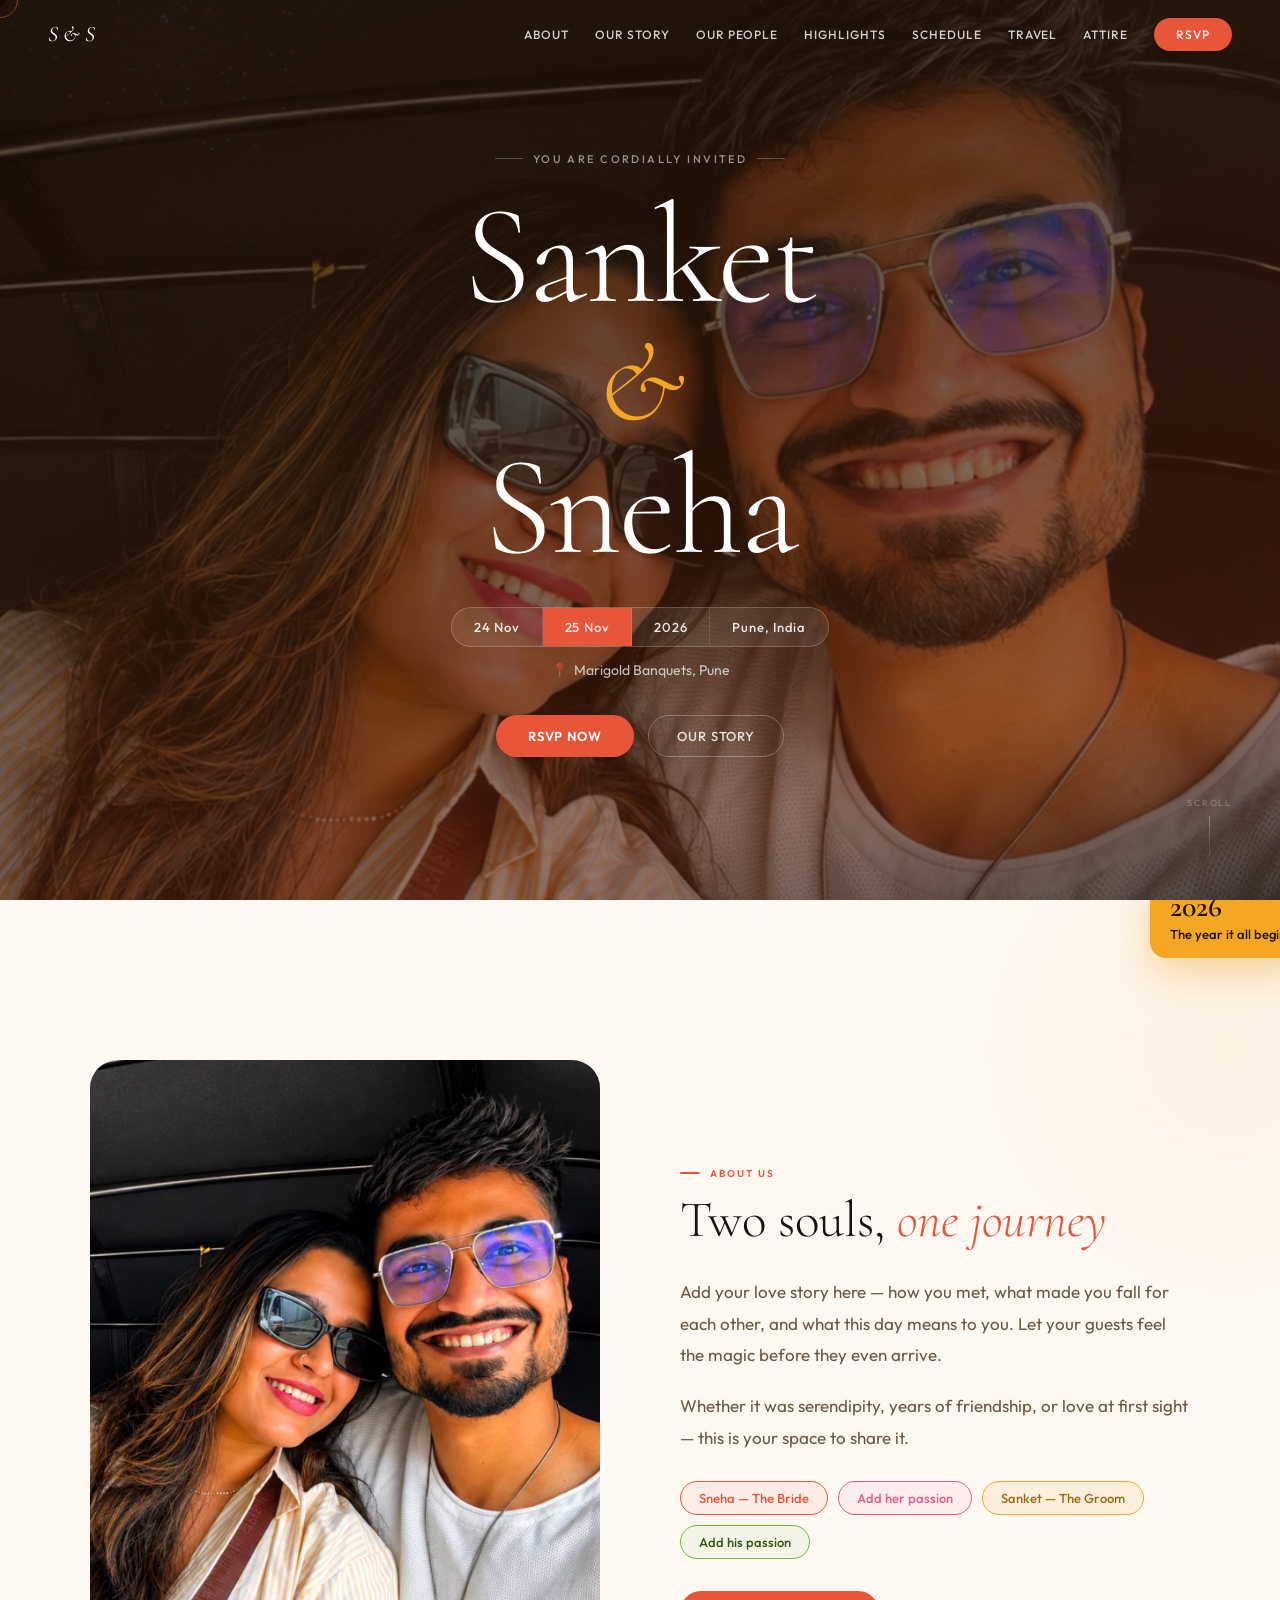
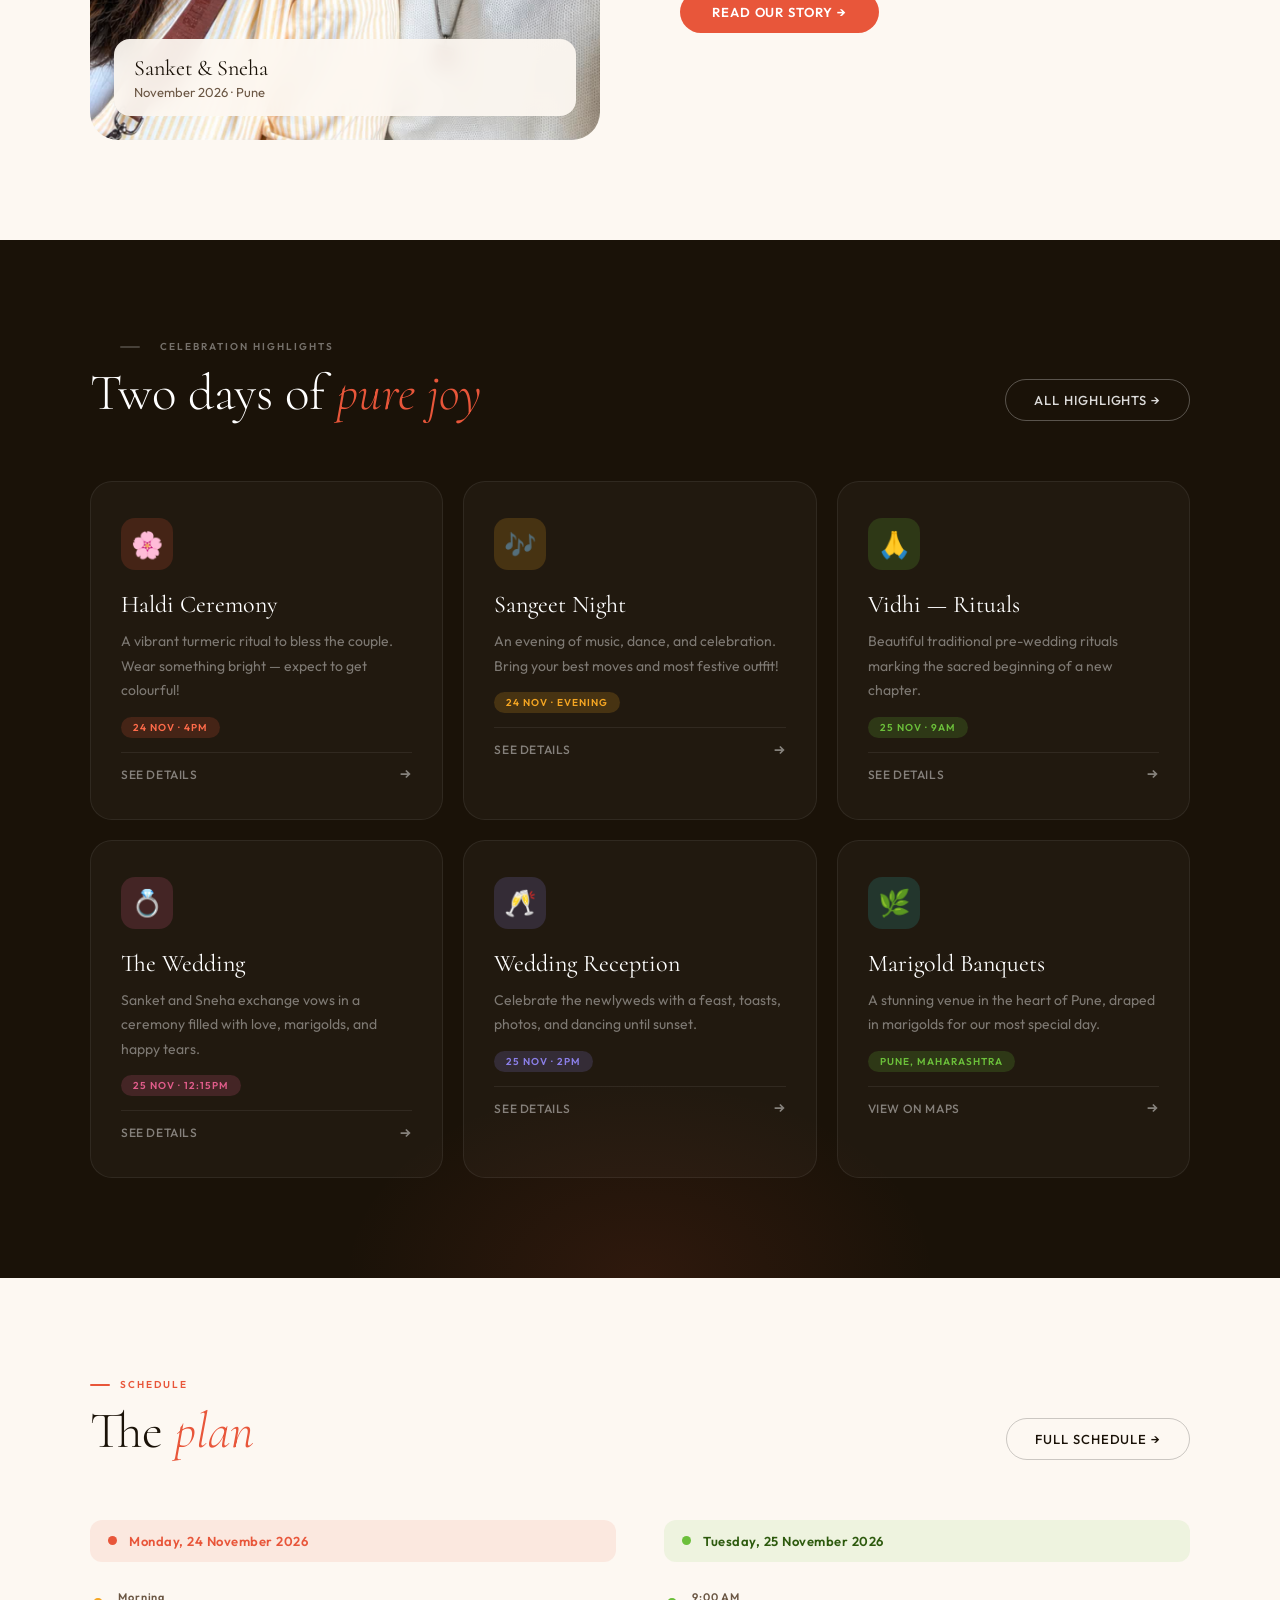
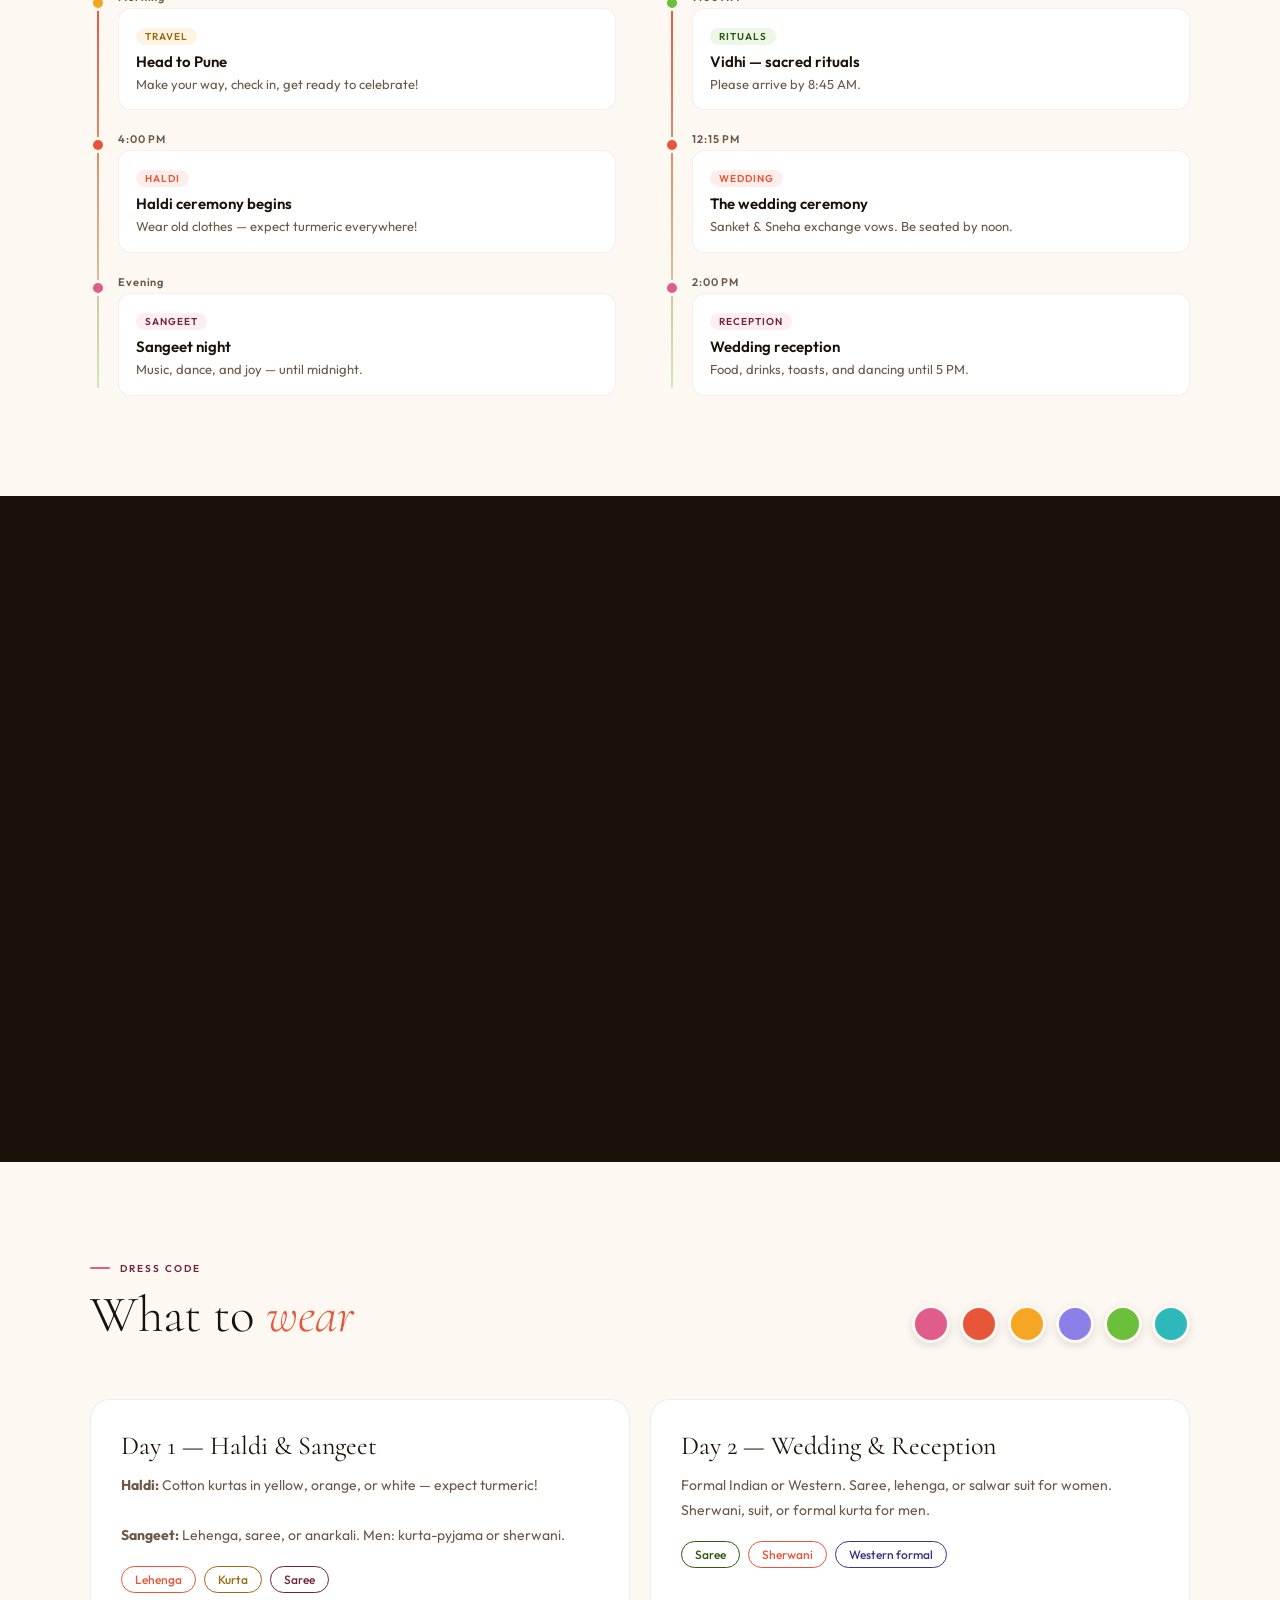
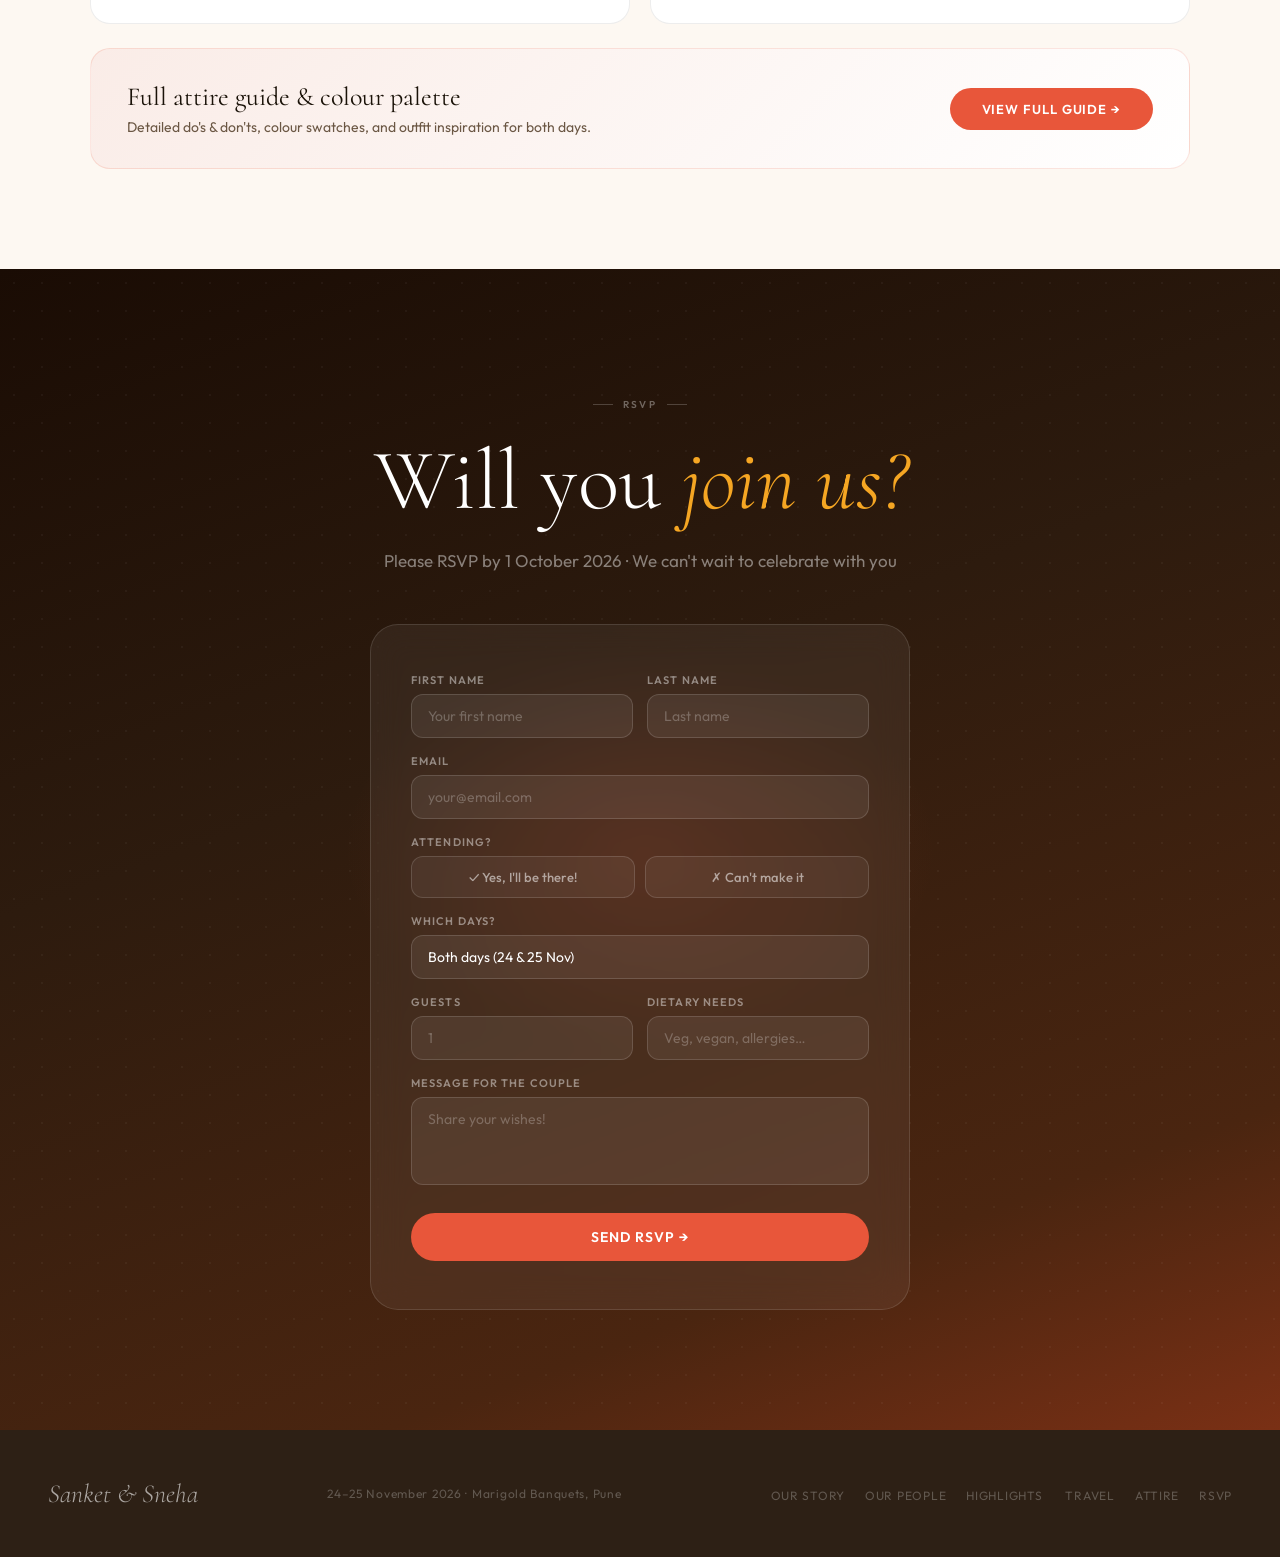
==== commit 19f12b46: "Add files via upload" ====
--- a/index.html
+++ b/index.html
@@ -6,136 +6,37 @@
 <meta property="og:title" content="Sanket & Sneha — Getting Married!">
 <meta property="og:description" content="Join us on 24–25 November 2026 at Marigold Banquets, Pune.">
 <meta property="og:image" content="photo-together.jpg">
-<link rel="icon" href="data:image/svg+xml,<svg xmlns='http://www.w3.org/2000/svg' viewBox='0 0 100 100'><text y='.9em' font-size='90'>💍</text></svg>">
-<link rel="preconnect" href="https://fonts.googleapis.com">
-<link rel="preconnect" href="https://fonts.gstatic.com" crossorigin>
+<link rel="preconnect" href="https://fonts.googleapis.com"><link rel="preconnect" href="https://fonts.gstatic.com" crossorigin>
 <link rel="stylesheet" href="shared.css">
 <style>
-/* ══════════════════════════════
-   SCROLL-EXPAND HERO
-══════════════════════════════ */
-#hero{
-  min-height:100vh;position:relative;
-  overflow:hidden;
-  /* lock scroll until expanded */
-}
-/* background — fades out as photo expands */
-.hero-bg{
-  position:absolute;inset:0;z-index:0;
-  background:url('photo-together.jpg') center 20%/cover no-repeat;
-  transition:opacity .1s linear;
-}
-.hero-bg-overlay{
-  position:absolute;inset:0;z-index:1;
-  background:linear-gradient(160deg,rgba(26,12,4,.72),rgba(45,25,10,.65),rgba(80,30,10,.55));
-  transition:opacity .1s linear;
-}
-/* expanding photo frame */
-.hero-frame{
-  position:absolute;top:50%;left:50%;
-  transform:translate(-50%,-50%);
-  z-index:2;
-  border-radius:20px;overflow:hidden;
-  box-shadow:0 0 60px rgba(0,0,0,.4);
-  transition:width .05s linear,height .05s linear;
-  /* initial small size set by JS */
-}
-.hero-frame img{
-  width:100%;height:100%;
-  object-fit:cover;object-position:center 20%;
-  display:block;
-}
-.hero-frame-overlay{
-  position:absolute;inset:0;
-  background:rgba(0,0,0,.35);
-  transition:opacity .1s linear;
-}
-/* title text — splits and moves outward */
-.hero-names-wrap{
-  position:absolute;inset:0;z-index:3;
-  display:flex;flex-direction:column;align-items:center;justify-content:center;
-  pointer-events:none;gap:0;
-}
-.hero-name-sanket{
-  font-family:'Cormorant',serif;
-  font-size:clamp(72px,11vw,150px);font-weight:300;line-height:.95;
-  color:#fff;letter-spacing:-.02em;
-  transition:transform .05s linear;
-  will-change:transform;
-}
-.hero-name-amp{
-  font-family:'Cormorant',serif;
-  font-size:clamp(60px,9vw,130px);font-weight:300;
-  font-style:italic;color:var(--yellow);line-height:1.1;
-}
-.hero-name-sneha{
-  font-family:'Cormorant',serif;
-  font-size:clamp(72px,11vw,150px);font-weight:300;line-height:.95;
-  color:#fff;letter-spacing:-.02em;
-  transition:transform .05s linear;
-  will-change:transform;
-}
-/* scroll hint */
-.hero-scroll-hint{
-  position:absolute;bottom:36px;left:50%;transform:translateX(-50%);
-  z-index:4;display:flex;flex-direction:column;align-items:center;gap:8px;
-  pointer-events:none;transition:opacity .3s;
-}
-.hsh-text{
-  font-size:10px;letter-spacing:.2em;text-transform:uppercase;
-  color:rgba(255,255,255,.45);display:flex;align-items:center;gap:8px;
-}
-.hsh-text::before,.hsh-text::after{content:'';width:20px;height:1px;background:rgba(255,255,255,.25);}
-.hsh-arrow{font-size:18px;color:rgba(255,255,255,.35);animation:bounceDown 1.5s ease-in-out infinite;}
-@keyframes bounceDown{0%,100%{transform:translateY(0);}50%{transform:translateY(6px);}}
-/* hero meta — date + location */
-.hero-meta-bar{
-  position:absolute;bottom:44px;left:50%;transform:translateX(-50%);
-  z-index:4;display:flex;flex-direction:column;align-items:center;gap:10px;
-  opacity:0;pointer-events:none;transition:opacity .4s;
-}
-.hero-meta-bar.visible{opacity:1;pointer-events:auto;}
-.hero-date-badge{
-  display:inline-flex;align-items:center;
-  border:1px solid rgba(255,255,255,.2);border-radius:60px;
-  overflow:hidden;backdrop-filter:blur(10px);background:rgba(255,255,255,.08);
-}
+/* HERO */
+#hero{min-height:100vh;display:flex;flex-direction:column;align-items:center;justify-content:center;text-align:center;position:relative;overflow:hidden;}
+.hero-canvas{position:absolute;inset:0;z-index:0;}
+.hero-photo{position:absolute;inset:0;z-index:0;background:url('photo-auto.jpg') center 25% / cover no-repeat;}
+.hero-overlay{position:absolute;inset:0;z-index:1;background:linear-gradient(160deg,rgba(26,12,4,.78) 0%,rgba(45,25,10,.72) 40%,rgba(80,30,10,.62) 80%,rgba(26,12,4,.75) 100%);}
+.hero-content{position:relative;z-index:2;padding:0 24px;}
+.hero-eyebrow{display:inline-flex;align-items:center;gap:10px;font-size:11px;font-weight:500;letter-spacing:.22em;text-transform:uppercase;color:rgba(255,255,255,.55);margin-bottom:24px;opacity:0;animation:fadeUp .8s .3s forwards;}
+.hero-eyebrow::before,.hero-eyebrow::after{content:'';width:28px;height:1px;background:rgba(255,255,255,.25);}
+.hero-name-wrap{overflow:hidden;margin-bottom:4px;}
+.hero-name{font-family:'Cormorant',serif;font-size:clamp(72px,11vw,150px);font-weight:300;line-height:.95;color:#fff;letter-spacing:-.02em;display:block;opacity:0;transform:translateY(100%);animation:slideUp .9s cubic-bezier(.16,1,.3,1) forwards;}
+.n1{animation-delay:.5s;}.n2{animation-delay:.9s;}
+.amp{font-style:italic;color:var(--yellow);font-size:clamp(60px,9vw,130px);opacity:0;animation:slideUp .9s cubic-bezier(.16,1,.3,1) .7s forwards;}
+.hero-meta{margin-top:32px;opacity:0;animation:fadeUp .8s 1.2s forwards;}
+.hero-date-badge{display:inline-flex;align-items:center;border:1px solid rgba(255,255,255,.2);border-radius:60px;overflow:hidden;backdrop-filter:blur(10px);background:rgba(255,255,255,.08);}
 .hdb{padding:11px 22px;font-size:13px;font-weight:500;letter-spacing:.06em;color:rgba(255,255,255,.88);border-right:1px solid rgba(255,255,255,.12);}
 .hdb:last-child{border-right:none;}.hdb.accent{background:var(--coral);}
-.hero-loc{font-size:14px;color:rgba(255,255,255,.5);display:flex;align-items:center;gap:6px;}
-.hero-loc a{color:rgba(255,255,255,.75);text-decoration:none;transition:color .2s;}
-.hero-loc a:hover{color:var(--yellow);}
-.hero-ctas-bar{
-  display:flex;gap:14px;flex-wrap:wrap;justify-content:center;
-  opacity:0;pointer-events:none;transition:opacity .5s .1s;
-}
-.hero-ctas-bar.visible{opacity:1;pointer-events:auto;}
-/* countdown */
-.hero-countdown{
-  position:absolute;top:36px;left:50%;transform:translateX(-50%);
-  display:flex;z-index:4;opacity:0;pointer-events:none;transition:opacity .4s;
-}
-.hero-countdown.visible{opacity:1;}
+.hero-loc{margin-top:14px;font-size:14px;color:rgba(255,255,255,.45);display:flex;align-items:center;justify-content:center;gap:6px;}
+.hero-loc a{color:rgba(255,255,255,.72);text-decoration:none;transition:color .2s;}.hero-loc a:hover{color:var(--yellow);}
+.hero-ctas{display:flex;align-items:center;justify-content:center;gap:14px;margin-top:36px;opacity:0;animation:fadeUp .8s 1.4s forwards;flex-wrap:wrap;}
+.hero-countdown{position:absolute;bottom:36px;left:50%;transform:translateX(-50%);display:flex;z-index:2;opacity:0;animation:fadeUp .8s 1.6s forwards;}
 .hc-block{padding:10px 18px;text-align:center;border-right:1px solid rgba(255,255,255,.12);}
 .hc-block:last-child{border-right:none;}
 .hc-num{font-family:'Cormorant',serif;font-size:32px;font-weight:300;color:#fff;line-height:1;}
 .hc-label{font-size:9px;letter-spacing:.16em;text-transform:uppercase;color:rgba(255,255,255,.35);margin-top:3px;}
-/* particles canvas */
-.hero-canvas{position:absolute;inset:0;z-index:1;pointer-events:none;}
-/* eyebrow */
-.hero-eyebrow{
-  position:absolute;top:calc(var(--nav-h) + 24px);left:50%;transform:translateX(-50%);
-  z-index:4;font-size:11px;font-weight:500;letter-spacing:.22em;text-transform:uppercase;
-  color:rgba(255,255,255,.5);display:flex;align-items:center;gap:10px;
-  opacity:0;animation:fadeUp .8s .3s forwards;pointer-events:none;
-}
-.hero-eyebrow::before,.hero-eyebrow::after{content:'';width:28px;height:1px;background:rgba(255,255,255,.25);}
-
-/* ══════════════════════════════
-   CONTENT BELOW HERO (post-expand)
-══════════════════════════════ */
-.post-hero{opacity:0;transform:translateY(24px);transition:opacity .7s,transform .7s;}
-.post-hero.visible{opacity:1;transform:translateY(0);}
+.scroll-ind{position:absolute;bottom:36px;right:48px;z-index:2;display:flex;flex-direction:column;align-items:center;gap:8px;opacity:0;animation:fadeUp .8s 2s forwards;}
+.scroll-ind span{font-size:9px;letter-spacing:.2em;text-transform:uppercase;color:rgba(255,255,255,.3);}
+.scroll-line{width:1px;height:48px;background:linear-gradient(to bottom,rgba(255,255,255,.3),transparent);animation:scrollDown 2s ease-in-out infinite;}
+@keyframes scrollDown{0%{transform:scaleY(0);transform-origin:top;}50%{transform:scaleY(1);transform-origin:top;}51%{transform:scaleY(1);transform-origin:bottom;}100%{transform:scaleY(0);transform-origin:bottom;}}
 
 /* ABOUT */
 #about{padding:100px 48px;background:var(--cream);overflow:hidden;position:relative;}
@@ -159,7 +60,6 @@
 .chip.pink{border-color:var(--pink);color:var(--pink);background:rgba(224,92,138,.06);}
 .chip.yellow{border-color:var(--yellow);color:var(--yellow-d);background:rgba(245,166,35,.1);}
 .chip.lime{border-color:var(--lime);color:var(--lime-d);background:rgba(107,191,58,.06);}
-.chip.purple{border-color:var(--purple-d);color:var(--purple-d);background:var(--purple-l);}
 .about-cta{margin-top:32px;display:flex;gap:12px;flex-wrap:wrap;}
 
 /* FEATURES */
@@ -297,13 +197,13 @@
   .form-row,.attend-row{grid-template-columns:1fr;}
   .rsvp-box{padding:28px 20px;}
   .attire-cta-banner{flex-direction:column;}
+  .scroll-ind{display:none;}
 }
 </style>
 </head>
 <body>
 <div id="cursor"></div><div id="cursor-ring"></div>
 
-<!-- NAV -->
 <nav class="main-nav" id="main-nav">
   <a href="index.html" class="nav-logo">S & S</a>
   <div class="nav-links">
@@ -329,55 +229,36 @@
   <a href="#rsvp" onclick="closeMenu()" style="color:var(--coral)">RSVP →</a>
 </div>
 
-<!-- ══════════════════════════════
-     SCROLL-EXPAND HERO
-══════════════════════════════ -->
+<!-- HERO -->
 <section id="hero">
-  <!-- Background (fades out) -->
-  <div class="hero-bg" id="hero-bg"></div>
-  <div class="hero-bg-overlay" id="hero-bg-overlay"></div>
-  <!-- Particles -->
+  <div class="hero-photo"></div>
+  <div class="hero-overlay"></div>
   <canvas class="hero-canvas" id="heroCanvas"></canvas>
-  <!-- Expanding photo frame -->
-  <div class="hero-frame" id="hero-frame">
-    <img src="photo-auto.jpg" alt="Sanket and Sneha" id="hero-frame-img">
-    <div class="hero-frame-overlay" id="hero-frame-overlay"></div>
-  </div>
-  <!-- Names — split outward -->
-  <div class="hero-names-wrap">
+  <div class="hero-content">
     <div class="hero-eyebrow">You are cordially invited</div>
-    <div class="hero-name-sanket" id="name-sanket">Sanket</div>
-    <div class="hero-name-amp">&</div>
-    <div class="hero-name-sneha" id="name-sneha">Sneha</div>
-  </div>
-  <!-- Scroll hint (hidden when expanded) -->
-  <div class="hero-scroll-hint" id="scroll-hint">
-    <div class="hsh-text">Scroll to begin</div>
-    <div class="hsh-arrow">↓</div>
-  </div>
-  <!-- Meta bar — appears when expanded -->
-  <div class="hero-meta-bar" id="hero-meta">
-    <div class="hero-date-badge">
-      <div class="hdb">24 Nov</div><div class="hdb accent">25 Nov</div>
-      <div class="hdb">2026</div><div class="hdb">Pune, India</div>
-    </div>
-    <div class="hero-loc">📍 <a href="https://maps.app.goo.gl/HEEg9PPyY22yJDSi9" target="_blank">Marigold Banquets, Pune</a></div>
-  </div>
-  <!-- CTAs -->
-  <div class="hero-ctas-bar" id="hero-ctas" style="position:absolute;bottom:120px;left:50%;transform:translateX(-50%);z-index:4;">
-    <a href="#rsvp" class="btn-primary">RSVP Now</a>
-    <a href="story.html" class="btn-outline-white">Our Story</a>
-  </div>
-  <!-- Countdown (top) -->
+    <div class="hero-name-wrap"><span class="hero-name n1">Sanket</span></div>
+    <div class="hero-name-wrap"><span class="hero-name amp">&</span></div>
+    <div class="hero-name-wrap"><span class="hero-name n2">Sneha</span></div>
+    <div class="hero-meta">
+      <div class="hero-date-badge">
+        <div class="hdb">24 Nov</div><div class="hdb accent">25 Nov</div>
+        <div class="hdb">2026</div><div class="hdb">Pune, India</div>
+      </div>
+      <div class="hero-loc">📍 <a href="https://maps.app.goo.gl/HEEg9PPyY22yJDSi9" target="_blank">Marigold Banquets, Pune</a></div>
+    </div>
+    <div class="hero-ctas">
+      <a href="#rsvp" class="btn-primary">RSVP Now</a>
+      <a href="story.html" class="btn-outline-white">Our Story</a>
+    </div>
+  </div>
   <div class="hero-countdown" id="hcdown">
     <div class="hc-block"><div class="hc-num" id="hc-d">—</div><div class="hc-label">Days</div></div>
     <div class="hc-block"><div class="hc-num" id="hc-h">—</div><div class="hc-label">Hours</div></div>
     <div class="hc-block"><div class="hc-num" id="hc-m">—</div><div class="hc-label">Mins</div></div>
     <div class="hc-block"><div class="hc-num" id="hc-s">—</div><div class="hc-label">Secs</div></div>
   </div>
-</section>
-
-<div class="post-hero" id="post-hero">
+  <div class="scroll-ind"><span>Scroll</span><div class="scroll-line"></div></div>
+</section>
 
 <!-- ABOUT -->
 <section id="about">
@@ -385,7 +266,7 @@
     <div class="about-grid">
       <div class="reveal-left">
         <div class="about-frame">
-          <img src="photo-together.jpg" alt="Sanket and Sneha" style="object-position:center 15%">
+          <img src="photo-auto.jpg" alt="Sanket and Sneha" style="object-position:center 25%">
           <div class="about-label"><h3>Sanket & Sneha</h3><p>November 2026 · Pune</p></div>
         </div>
         <div class="about-float"><span class="big">2026</span>The year it all begins</div>
@@ -393,7 +274,7 @@
       <div class="about-text reveal-right">
         <div class="section-label sl-coral">About us</div>
         <h2 class="section-title">Two souls, <em>one journey</em></h2>
-        <p>Add your love story here — how you met, what made you fall for each other, and what this day means to you.</p>
+        <p>Add your love story here — how you met, what made you fall for each other, and what this day means to you. Let your guests feel the magic before they even arrive.</p>
         <p>Whether it was serendipity, years of friendship, or love at first sight — this is your space to share it.</p>
         <div class="chips">
           <span class="chip coral">Sneha — The Bride</span>
@@ -403,14 +284,13 @@
         </div>
         <div class="about-cta">
           <a href="story.html" class="btn-primary">Read our story →</a>
-          <a href="people.html" class="btn-outline-dark">Meet our people →</a>
-        </div>
-      </div>
-    </div>
-  </div>
-</section>
-
-<!-- FEATURES -->
+        </div>
+      </div>
+    </div>
+  </div>
+</section>
+
+<!-- FEATURES / HIGHLIGHTS -->
 <section id="features">
   <div class="features-inner">
     <div class="features-header">
@@ -421,12 +301,48 @@
       <a href="highlights.html" class="btn-outline-white reveal">All highlights →</a>
     </div>
     <div class="features-grid">
-      <div class="feature-card reveal d1"><div class="feature-icon fi-coral">🌸</div><h3>Haldi Ceremony</h3><p>A vibrant turmeric ritual to bless the couple. Wear something bright — expect to get colourful!</p><span class="fc-tag ft-coral">24 Nov · 4pm</span><a href="highlights.html#haldi" class="feature-cta"><span>See details</span><svg viewBox="0 0 16 16" fill="none" stroke="currentColor" stroke-width="2"><path d="M3 8h10M9 4l4 4-4 4"/></svg></a></div>
-      <div class="feature-card reveal d2"><div class="feature-icon fi-yellow">🎶</div><h3>Sangeet Night</h3><p>An evening of music, dance, and celebration. Bring your best moves and most festive outfit!</p><span class="fc-tag ft-yellow">24 Nov · Evening</span><a href="highlights.html#sangeet" class="feature-cta"><span>See details</span><svg viewBox="0 0 16 16" fill="none" stroke="currentColor" stroke-width="2"><path d="M3 8h10M9 4l4 4-4 4"/></svg></a></div>
-      <div class="feature-card reveal d3"><div class="feature-icon fi-lime">🙏</div><h3>Vidhi — Rituals</h3><p>Beautiful traditional pre-wedding rituals marking the sacred beginning of a new chapter.</p><span class="fc-tag ft-lime">25 Nov · 9am</span><a href="highlights.html#vidhi" class="feature-cta"><span>See details</span><svg viewBox="0 0 16 16" fill="none" stroke="currentColor" stroke-width="2"><path d="M3 8h10M9 4l4 4-4 4"/></svg></a></div>
-      <div class="feature-card reveal d4"><div class="feature-icon fi-pink">💍</div><h3>The Wedding</h3><p>Sanket and Sneha exchange vows in a ceremony filled with love, marigolds, and happy tears.</p><span class="fc-tag ft-pink">25 Nov · 12:15pm</span><a href="highlights.html#wedding" class="feature-cta"><span>See details</span><svg viewBox="0 0 16 16" fill="none" stroke="currentColor" stroke-width="2"><path d="M3 8h10M9 4l4 4-4 4"/></svg></a></div>
-      <div class="feature-card reveal d5"><div class="feature-icon fi-purple">🥂</div><h3>Wedding Reception</h3><p>Celebrate the newlyweds with a feast, toasts, photos, and dancing until sunset.</p><span class="fc-tag ft-purple">25 Nov · 2pm</span><a href="highlights.html#reception" class="feature-cta"><span>See details</span><svg viewBox="0 0 16 16" fill="none" stroke="currentColor" stroke-width="2"><path d="M3 8h10M9 4l4 4-4 4"/></svg></a></div>
-      <div class="feature-card reveal d6"><div class="feature-icon fi-teal">🌿</div><h3>Marigold Banquets</h3><p>A stunning venue in the heart of Pune, draped in marigolds for our most special day.</p><span class="fc-tag ft-lime">Pune, Maharashtra</span><a href="https://maps.app.goo.gl/HEEg9PPyY22yJDSi9" target="_blank" class="feature-cta"><span>View on maps</span><svg viewBox="0 0 16 16" fill="none" stroke="currentColor" stroke-width="2"><path d="M3 8h10M9 4l4 4-4 4"/></svg></a></div>
+      <div class="feature-card reveal d1">
+        <div class="feature-icon fi-coral">🌸</div>
+        <h3>Haldi Ceremony</h3>
+        <p>A vibrant turmeric ritual to bless the couple. Wear something bright — expect to get colourful!</p>
+        <span class="fc-tag ft-coral">24 Nov · 4pm</span>
+        <a href="highlights.html#haldi" class="feature-cta"><span>See details</span><svg viewBox="0 0 16 16" fill="none" stroke="currentColor" stroke-width="2"><path d="M3 8h10M9 4l4 4-4 4"/></svg></a>
+      </div>
+      <div class="feature-card reveal d2">
+        <div class="feature-icon fi-yellow">🎶</div>
+        <h3>Sangeet Night</h3>
+        <p>An evening of music, dance, and celebration. Bring your best moves and most festive outfit!</p>
+        <span class="fc-tag ft-yellow">24 Nov · Evening</span>
+        <a href="highlights.html#sangeet" class="feature-cta"><span>See details</span><svg viewBox="0 0 16 16" fill="none" stroke="currentColor" stroke-width="2"><path d="M3 8h10M9 4l4 4-4 4"/></svg></a>
+      </div>
+      <div class="feature-card reveal d3">
+        <div class="feature-icon fi-lime">🙏</div>
+        <h3>Vidhi — Rituals</h3>
+        <p>Beautiful traditional pre-wedding rituals marking the sacred beginning of a new chapter.</p>
+        <span class="fc-tag ft-lime">25 Nov · 9am</span>
+        <a href="highlights.html#vidhi" class="feature-cta"><span>See details</span><svg viewBox="0 0 16 16" fill="none" stroke="currentColor" stroke-width="2"><path d="M3 8h10M9 4l4 4-4 4"/></svg></a>
+      </div>
+      <div class="feature-card reveal d4">
+        <div class="feature-icon fi-pink">💍</div>
+        <h3>The Wedding</h3>
+        <p>Sanket and Sneha exchange vows in a ceremony filled with love, marigolds, and happy tears.</p>
+        <span class="fc-tag ft-pink">25 Nov · 12:15pm</span>
+        <a href="highlights.html#wedding" class="feature-cta"><span>See details</span><svg viewBox="0 0 16 16" fill="none" stroke="currentColor" stroke-width="2"><path d="M3 8h10M9 4l4 4-4 4"/></svg></a>
+      </div>
+      <div class="feature-card reveal d5">
+        <div class="feature-icon fi-purple">🥂</div>
+        <h3>Wedding Reception</h3>
+        <p>Celebrate the newlyweds with a feast, toasts, photos, and dancing until sunset.</p>
+        <span class="fc-tag ft-purple">25 Nov · 2pm</span>
+        <a href="highlights.html#reception" class="feature-cta"><span>See details</span><svg viewBox="0 0 16 16" fill="none" stroke="currentColor" stroke-width="2"><path d="M3 8h10M9 4l4 4-4 4"/></svg></a>
+      </div>
+      <div class="feature-card reveal d6">
+        <div class="feature-icon fi-teal">🌿</div>
+        <h3>Marigold Banquets</h3>
+        <p>A stunning venue in the heart of Pune, draped in marigolds for our most special day.</p>
+        <span class="fc-tag ft-lime">Pune, Maharashtra</span>
+        <a href="https://maps.app.goo.gl/HEEg9PPyY22yJDSi9" target="_blank" class="feature-cta"><span>View on maps</span><svg viewBox="0 0 16 16" fill="none" stroke="currentColor" stroke-width="2"><path d="M3 8h10M9 4l4 4-4 4"/></svg></a>
+      </div>
     </div>
   </div>
 </section>
@@ -435,15 +351,18 @@
 <section id="schedule">
   <div class="schedule-inner">
     <div class="schedule-header">
-      <div class="reveal"><div class="section-label sl-coral">Schedule</div><h2 class="section-title">The <em>plan</em></h2></div>
+      <div class="reveal">
+        <div class="section-label sl-coral">Schedule</div>
+        <h2 class="section-title">The <em>plan</em></h2>
+      </div>
       <a href="highlights.html#schedule" class="btn-outline-dark reveal">Full schedule →</a>
     </div>
     <div class="schedule-days">
       <div class="reveal-left">
         <div class="day-head dh1"><div class="dot"></div>Monday, 24 November 2026</div>
         <div class="tl">
-          <div class="tl-item"><div class="tl-dot dy"></div><div class="tl-time">Morning</div><div class="tl-card"><span class="tl-badge tb-y">Travel</span><h4>Head to Pune</h4><p>Make your way, check in, get ready!</p></div></div>
-          <div class="tl-item"><div class="tl-dot dc"></div><div class="tl-time">4:00 PM</div><div class="tl-card"><span class="tl-badge tb-c">Haldi</span><h4>Haldi ceremony begins</h4><p>Wear old clothes — expect turmeric!</p></div></div>
+          <div class="tl-item"><div class="tl-dot dy"></div><div class="tl-time">Morning</div><div class="tl-card"><span class="tl-badge tb-y">Travel</span><h4>Head to Pune</h4><p>Make your way, check in, get ready to celebrate!</p></div></div>
+          <div class="tl-item"><div class="tl-dot dc"></div><div class="tl-time">4:00 PM</div><div class="tl-card"><span class="tl-badge tb-c">Haldi</span><h4>Haldi ceremony begins</h4><p>Wear old clothes — expect turmeric everywhere!</p></div></div>
           <div class="tl-item"><div class="tl-dot dp"></div><div class="tl-time">Evening</div><div class="tl-card"><span class="tl-badge tb-p">Sangeet</span><h4>Sangeet night</h4><p>Music, dance, and joy — until midnight.</p></div></div>
         </div>
       </div>
@@ -451,8 +370,8 @@
         <div class="day-head dh2"><div class="dot"></div>Tuesday, 25 November 2026</div>
         <div class="tl">
           <div class="tl-item"><div class="tl-dot dl"></div><div class="tl-time">9:00 AM</div><div class="tl-card"><span class="tl-badge tb-l">Rituals</span><h4>Vidhi — sacred rituals</h4><p>Please arrive by 8:45 AM.</p></div></div>
-          <div class="tl-item"><div class="tl-dot dc"></div><div class="tl-time">12:15 PM</div><div class="tl-card"><span class="tl-badge tb-c">Wedding</span><h4>The wedding ceremony</h4><p>Be seated by noon.</p></div></div>
-          <div class="tl-item"><div class="tl-dot dp"></div><div class="tl-time">2:00 PM</div><div class="tl-card"><span class="tl-badge tb-p">Reception</span><h4>Wedding reception</h4><p>Food, drinks, toasts until 5 PM.</p></div></div>
+          <div class="tl-item"><div class="tl-dot dc"></div><div class="tl-time">12:15 PM</div><div class="tl-card"><span class="tl-badge tb-c">Wedding</span><h4>The wedding ceremony</h4><p>Sanket & Sneha exchange vows. Be seated by noon.</p></div></div>
+          <div class="tl-item"><div class="tl-dot dp"></div><div class="tl-time">2:00 PM</div><div class="tl-card"><span class="tl-badge tb-p">Reception</span><h4>Wedding reception</h4><p>Food, drinks, toasts, and dancing until 5 PM.</p></div></div>
         </div>
       </div>
     </div>
@@ -463,17 +382,38 @@
 <section id="travel">
   <div class="travel-inner">
     <div class="travel-header">
-      <div class="reveal"><div class="section-label" style="color:rgba(255,255,255,.4)"><span style="width:20px;height:2px;background:rgba(255,255,255,.2);display:inline-block;border-radius:2px;margin-right:10px"></span>Travel guide</div><h2 class="section-title" style="color:#fff">Getting <em>here</em></h2></div>
+      <div class="reveal">
+        <div class="section-label" style="color:rgba(255,255,255,.4)"><span style="width:20px;height:2px;background:rgba(255,255,255,.2);display:inline-block;border-radius:2px;margin-right:10px"></span>Travel guide</div>
+        <h2 class="section-title" style="color:#fff">Getting <em>here</em></h2>
+      </div>
       <a href="travel.html" class="btn-outline-white reveal">Full travel guide →</a>
     </div>
     <div class="travel-cols">
       <div class="travel-col-card reveal-left" style="background:rgba(139,127,232,.08)">
-        <div class="tc-top"><div class="tc-flag">🇳🇱</div><div class="tc-origin ams">Friends from Amsterdam</div><div class="tc-title">AMS → Pune</div><div class="tc-desc">Via Dubai, Doha, or Abu Dhabi. Pune Airport (PNQ) is your closest landing.</div></div>
-        <div class="tc-bottom"><div class="tc-stat"><div class="val">~11h</div><div class="lbl">Flight</div></div><div class="tc-stat"><div class="val">1 stop</div><div class="lbl">Typical</div></div><a href="travel.html#ams" class="tc-link ams">Details →</a></div>
+        <div class="tc-top">
+          <div class="tc-flag">🇳🇱</div>
+          <div class="tc-origin ams">Friends from Amsterdam</div>
+          <div class="tc-title">AMS → Pune</div>
+          <div class="tc-desc">Fly via Dubai, Doha, or Abu Dhabi. Pune Airport (PNQ) is your closest landing. Check KLM, Emirates, and IndiGo connections.</div>
+        </div>
+        <div class="tc-bottom">
+          <div class="tc-stat"><div class="val">~11h</div><div class="lbl">Flight time</div></div>
+          <div class="tc-stat"><div class="val">1 stop</div><div class="lbl">Typical</div></div>
+          <a href="travel.html#ams" class="tc-link ams">View details →</a>
+        </div>
       </div>
       <div class="travel-col-card reveal-right" style="background:rgba(232,86,58,.07)">
-        <div class="tc-top"><div class="tc-flag">🇮🇹</div><div class="tc-origin italy">Friends from Italy</div><div class="tc-title">MXP / FCO → Pune</div><div class="tc-desc">Via Emirates (Dubai), Qatar Airways (Doha), or Etihad (Abu Dhabi).</div></div>
-        <div class="tc-bottom"><div class="tc-stat"><div class="val">~12h</div><div class="lbl">Flight</div></div><div class="tc-stat"><div class="val">1 stop</div><div class="lbl">Typical</div></div><a href="travel.html#italy" class="tc-link italy">Details →</a></div>
+        <div class="tc-top">
+          <div class="tc-flag">🇮🇹</div>
+          <div class="tc-origin italy">Friends from Italy</div>
+          <div class="tc-title">MXP / FCO → Pune</div>
+          <div class="tc-desc">Connections via Emirates (Dubai), Qatar Airways (Doha), or Etihad (Abu Dhabi). Usually one stop, ~10–13 hours total.</div>
+        </div>
+        <div class="tc-bottom">
+          <div class="tc-stat"><div class="val">~12h</div><div class="lbl">Flight time</div></div>
+          <div class="tc-stat"><div class="val">1 stop</div><div class="lbl">Typical</div></div>
+          <a href="travel.html#italy" class="tc-link italy">View details →</a>
+        </div>
       </div>
     </div>
   </div>
@@ -483,7 +423,10 @@
 <section id="attire">
   <div class="attire-inner">
     <div class="attire-header">
-      <div class="reveal"><div class="section-label sl-pink">Dress code</div><h2 class="section-title">What to <em>wear</em></h2></div>
+      <div class="reveal">
+        <div class="section-label sl-pink">Dress code</div>
+        <h2 class="section-title">What to <em>wear</em></h2>
+      </div>
       <div class="palette-row reveal">
         <div class="sw" style="background:#E05C8A"></div><div class="sw" style="background:#E8563A"></div>
         <div class="sw" style="background:#F5A623"></div><div class="sw" style="background:#8B7FE8"></div>
@@ -491,11 +434,30 @@
       </div>
     </div>
     <div class="attire-grid">
-      <div class="acard reveal-left"><h3>Day 1 — Haldi & Sangeet</h3><p><strong>Haldi:</strong> Cotton kurtas in yellow, orange, or white — expect turmeric!<br><br><strong>Sangeet:</strong> Lehenga, saree, or anarkali. Men: kurta-pyjama or sherwani.</p><div class="achips"><span class="achip" style="border-color:var(--coral);color:var(--coral)">Lehenga</span><span class="achip" style="border-color:var(--yellow-d);color:var(--yellow-d)">Kurta</span><span class="achip" style="border-color:var(--pink-d);color:var(--pink-d)">Saree</span></div></div>
-      <div class="acard reveal-right"><h3>Day 2 — Wedding & Reception</h3><p>Formal Indian or Western. Saree, lehenga, or salwar suit for women. Sherwani, suit, or formal kurta for men.</p><div class="achips"><span class="achip" style="border-color:var(--lime-d);color:var(--lime-d)">Saree</span><span class="achip" style="border-color:var(--coral);color:var(--coral)">Sherwani</span><span class="achip" style="border-color:var(--purple-d);color:var(--purple-d)">Western formal</span></div></div>
+      <div class="acard reveal-left">
+        <h3>Day 1 — Haldi & Sangeet</h3>
+        <p><strong>Haldi:</strong> Cotton kurtas in yellow, orange, or white — expect turmeric!<br><br><strong>Sangeet:</strong> Lehenga, saree, or anarkali. Men: kurta-pyjama or sherwani.</p>
+        <div class="achips">
+          <span class="achip" style="border-color:var(--coral);color:var(--coral)">Lehenga</span>
+          <span class="achip" style="border-color:var(--yellow-d);color:var(--yellow-d)">Kurta</span>
+          <span class="achip" style="border-color:var(--pink-d);color:var(--pink-d)">Saree</span>
+        </div>
+      </div>
+      <div class="acard reveal-right">
+        <h3>Day 2 — Wedding & Reception</h3>
+        <p>Formal Indian or Western. Saree, lehenga, or salwar suit for women. Sherwani, suit, or formal kurta for men.</p>
+        <div class="achips">
+          <span class="achip" style="border-color:var(--lime-d);color:var(--lime-d)">Saree</span>
+          <span class="achip" style="border-color:var(--coral);color:var(--coral)">Sherwani</span>
+          <span class="achip" style="border-color:var(--purple-d);color:var(--purple-d)">Western formal</span>
+        </div>
+      </div>
     </div>
     <div class="attire-cta-banner reveal">
-      <div class="acb-text"><h3>Full attire guide & colour palette</h3><p>Detailed do's & don'ts, outfit inspiration, and colour swatches for both days.</p></div>
+      <div class="acb-text">
+        <h3>Full attire guide & colour palette</h3>
+        <p>Detailed do's & don'ts, colour swatches, and outfit inspiration for both days.</p>
+      </div>
       <a href="attire.html" class="btn-primary">View full guide →</a>
     </div>
   </div>
@@ -527,178 +489,27 @@
   <div class="footer-logo">Sanket & Sneha</div>
   <div class="footer-meta">24–25 November 2026 · Marigold Banquets, Pune</div>
   <div class="footer-links">
-    <a href="story.html">Our Story</a><a href="people.html">Our People</a>
-    <a href="highlights.html">Highlights</a><a href="travel.html">Travel</a>
-    <a href="attire.html">Attire</a><a href="#rsvp">RSVP</a>
+    <a href="story.html">Our Story</a><a href="people.html">Our People</a><a href="highlights.html">Highlights</a>
+    <a href="travel.html">Travel</a><a href="attire.html">Attire</a><a href="#rsvp">RSVP</a>
   </div>
 </footer>
-
-</div><!-- /post-hero -->
 
 <script src="shared.js"></script>
 <script>
-// ══════════════════════════════════════════
-// SCROLL-EXPAND HERO
-// ══════════════════════════════════════════
-let progress = 0;
-let expanded = false;
-let locked = true;
-let touchStartY = 0;
-const isMobile = () => window.innerWidth < 768;
-
-const heroEl       = document.getElementById('hero');
-const heroBg       = document.getElementById('hero-bg');
-const heroBgOvl    = document.getElementById('hero-bg-overlay');
-const heroFrame    = document.getElementById('hero-frame');
-const heroFrameOvl = document.getElementById('hero-frame-overlay');
-const nameSanket   = document.getElementById('name-sanket');
-const nameSneha    = document.getElementById('name-sneha');
-const scrollHint   = document.getElementById('scroll-hint');
-const heroMeta     = document.getElementById('hero-meta');
-const heroCtas     = document.getElementById('hero-ctas');
-const heroCountdown= document.getElementById('hcdown');
-const postHero     = document.getElementById('post-hero');
-
-function applyProgress(p) {
-  const mob = isMobile();
-  const maxW = mob ? 750 : 1550;
-  const maxH = mob ? 550 : 900;
-  const initW = 300, initH = mob ? 420 : 460;
-
-  const w = initW + p * (maxW - initW);
-  const h = initH + p * (maxH - initH);
-
-  heroFrame.style.width  = Math.min(w, window.innerWidth * .98) + 'px';
-  heroFrame.style.height = Math.min(h, window.innerHeight * .95) + 'px';
-  heroFrame.style.borderRadius = (20 - p * 20) + 'px';
-
-  // bg fades
-  heroBg.style.opacity    = (1 - p * 1.2);
-  heroBgOvl.style.opacity = (1 - p * 1.2);
-
-  // frame overlay fades
-  heroFrameOvl.style.opacity = Math.max(0, 0.35 - p * 0.35);
-
-  // names split
-  const splitVw = mob ? p * 28 : p * 22;
-  nameSanket.style.transform = `translateX(-${splitVw}vw)`;
-  nameSneha.style.transform  = `translateX(${splitVw}vw)`;
-
-  // scroll hint fades
-  scrollHint.style.opacity = p < 0.1 ? 1 : Math.max(0, 1 - p * 4);
-
-  // meta + ctas appear after 75%
-  if (p >= 0.75) {
-    heroMeta.classList.add('visible');
-    heroCtas.classList.add('visible');
-    heroCountdown.classList.add('visible');
-  } else {
-    heroMeta.classList.remove('visible');
-    heroCtas.classList.remove('visible');
-    heroCountdown.classList.remove('visible');
-  }
-}
-
-function onExpanded() {
-  expanded = true;
-  locked = false;
-  postHero.classList.add('visible');
-  document.body.style.overflow = '';
-}
-
-function onCollapsed() {
-  expanded = false;
-  locked = true;
-  document.body.style.overflow = 'hidden';
-}
-
-// Lock body scroll initially
-document.body.style.overflow = 'hidden';
-applyProgress(0);
-
-// WHEEL
-window.addEventListener('wheel', (e) => {
-  if (expanded && e.deltaY < 0 && window.scrollY <= 5) {
-    // scrolling back up to re-collapse
-    progress = 0.99;
-    expanded = false;
-    locked = true;
-    document.body.style.overflow = 'hidden';
-    e.preventDefault();
-    animateProgress(0);
-    return;
-  }
-  if (!locked) return;
-  e.preventDefault();
-  const delta = e.deltaY * 0.001;
-  progress = Math.min(1, Math.max(0, progress + delta));
-  applyProgress(progress);
-  if (progress >= 1) onExpanded();
-}, { passive: false });
-
-// TOUCH
-window.addEventListener('touchstart', (e) => { touchStartY = e.touches[0].clientY; }, { passive: false });
-window.addEventListener('touchmove', (e) => {
-  if (!locked) return;
-  e.preventDefault();
-  const dy = touchStartY - e.touches[0].clientY;
-  const delta = dy * 0.006;
-  progress = Math.min(1, Math.max(0, progress + delta));
-  touchStartY = e.touches[0].clientY;
-  applyProgress(progress);
-  if (progress >= 1) onExpanded();
-}, { passive: false });
-
-// Animate collapse back
-function animateProgress(target) {
-  const step = () => {
-    if (Math.abs(progress - target) < 0.01) { progress = target; applyProgress(0); return; }
-    progress += (target - progress) * 0.1;
-    applyProgress(progress);
-    requestAnimationFrame(step);
-  };
-  requestAnimationFrame(step);
-}
-
-// Nav scroll effect
-window.addEventListener('scroll', () => {
-  document.getElementById('main-nav').classList.toggle('scrolled', scrollY > 60);
-  if (!locked) return;
-  window.scrollTo(0, 0);
-});
-
-// COUNTDOWN
-function tick(){
-  const t=new Date('2026-11-24T16:00:00+05:30'),now=new Date(),diff=t-now;
-  if(diff<=0){document.getElementById('hcdown').style.display='none';return;}
-  document.getElementById('hc-d').textContent=Math.floor(diff/86400000);
-  document.getElementById('hc-h').textContent=String(Math.floor(diff%86400000/3600000)).padStart(2,'0');
-  document.getElementById('hc-m').textContent=String(Math.floor(diff%3600000/60000)).padStart(2,'0');
-  document.getElementById('hc-s').textContent=String(Math.floor(diff%60000/1000)).padStart(2,'0');
-}
-tick();setInterval(tick,1000);
-
-// PARTICLES
+// Hero canvas particles
 const canvas=document.getElementById('heroCanvas');
 const ctx=canvas.getContext('2d');
-let W,H,pts=[];
-function resize(){W=canvas.width=window.innerWidth;H=canvas.height=window.innerHeight;}
+let W,H,particles=[];
+function resize(){W=canvas.width=canvas.offsetWidth;H=canvas.height=canvas.offsetHeight;}
 resize();window.addEventListener('resize',resize);
-const cols=['#E8563A','#F5A623','#6BBF3A','#E05C8A','#8B7FE8'];
-class P{constructor(){this.reset(true);}reset(i){this.x=Math.random()*W;this.y=i?Math.random()*H:H+10;this.r=Math.random()*2+.5;this.c=cols[Math.floor(Math.random()*cols.length)];this.vx=(Math.random()-.5)*.4;this.vy=-(Math.random()*.8+.2);this.a=Math.random()*.5+.15;this.life=0;this.max=Math.random()*280+180;}up(){this.x+=this.vx;this.y+=this.vy;this.life++;if(this.y<-10||this.life>this.max)this.reset();}dr(){ctx.save();ctx.globalAlpha=this.a*(1-this.life/this.max);ctx.fillStyle=this.c;ctx.beginPath();ctx.arc(this.x,this.y,this.r,0,Math.PI*2);ctx.fill();ctx.restore();}}
-for(let i=0;i<100;i++)pts.push(new P());
-function anim(){ctx.clearRect(0,0,W,H);pts.forEach(p=>{p.up();p.dr();});requestAnimationFrame(anim);}
+const colors=['#E8563A','#F5A623','#6BBF3A','#E05C8A','#8B7FE8','#2DB9B9'];
+class P{constructor(){this.reset(true);}reset(i){this.x=Math.random()*W;this.y=i?Math.random()*H:H+10;this.r=Math.random()*2+.5;this.color=colors[Math.floor(Math.random()*colors.length)];this.vx=(Math.random()-.5)*.4;this.vy=-(Math.random()*.8+.2);this.alpha=Math.random()*.5+.15;this.life=0;this.maxLife=Math.random()*300+200;}update(){this.x+=this.vx;this.y+=this.vy;this.life++;if(this.y<-10||this.life>this.maxLife)this.reset(false);}draw(){ctx.save();ctx.globalAlpha=this.alpha*(1-this.life/this.maxLife);ctx.fillStyle=this.color;ctx.beginPath();ctx.arc(this.x,this.y,this.r,0,Math.PI*2);ctx.fill();ctx.restore();}}
+for(let i=0;i<100;i++)particles.push(new P());
+let hx=0,hy=0;
+document.getElementById('hero').addEventListener('mousemove',e=>{const r=e.currentTarget.getBoundingClientRect();hx=(e.clientX-r.left-r.width/2)/r.width;hy=(e.clientY-r.top-r.height/2)/r.height;});
+function anim(){ctx.clearRect(0,0,W,H);particles.forEach(p=>{p.update();p.draw();});const ox=W*.5+hx*50,oy=H*.5+hy*30;const g=ctx.createRadialGradient(ox,oy,0,ox,oy,200);g.addColorStop(0,'rgba(245,166,35,.06)');g.addColorStop(1,'transparent');ctx.fillStyle=g;ctx.beginPath();ctx.arc(ox,oy,200,0,Math.PI*2);ctx.fill();requestAnimationFrame(anim);}
 anim();
-
-// RSVP
-let _att=null;
-function setAtt(v){_att=v;document.getElementById('yes-btn').className='att-btn'+(v==='yes'?' yes':'');document.getElementById('no-btn').className='att-btn'+(v==='no'?' no':'');}
-function submitRSVP(){const fn=document.getElementById('fn').value.trim();const em=document.getElementById('em').value.trim();if(!fn||!em){alert('Please enter your name and email.');return;}fireConfetti();document.getElementById('rsvp-form').style.display='none';document.getElementById('rsvp-ok').style.display='block';}
-
-// FEATURE CARD GLOW
-document.querySelectorAll('.feature-card').forEach(c=>{c.addEventListener('mousemove',e=>{const r=c.getBoundingClientRect();c.style.setProperty('--mx',((e.clientX-r.left)/r.width*100)+'%');c.style.setProperty('--my',((e.clientY-r.top)/r.height*100)+'%');});});
-
-// ABOUT FRAME TILT
+// About frame tilt
 const frame=document.querySelector('.about-frame');
 if(frame){frame.addEventListener('mousemove',e=>{const r=frame.getBoundingClientRect();const x=(e.clientX-r.left)/r.width-.5;const y=(e.clientY-r.top)/r.height-.5;frame.style.transform=`perspective(700px) rotateY(${x*10}deg) rotateX(${-y*10}deg) scale(1.02)`;});frame.addEventListener('mouseleave',()=>{frame.style.transform='';});}
 </script>
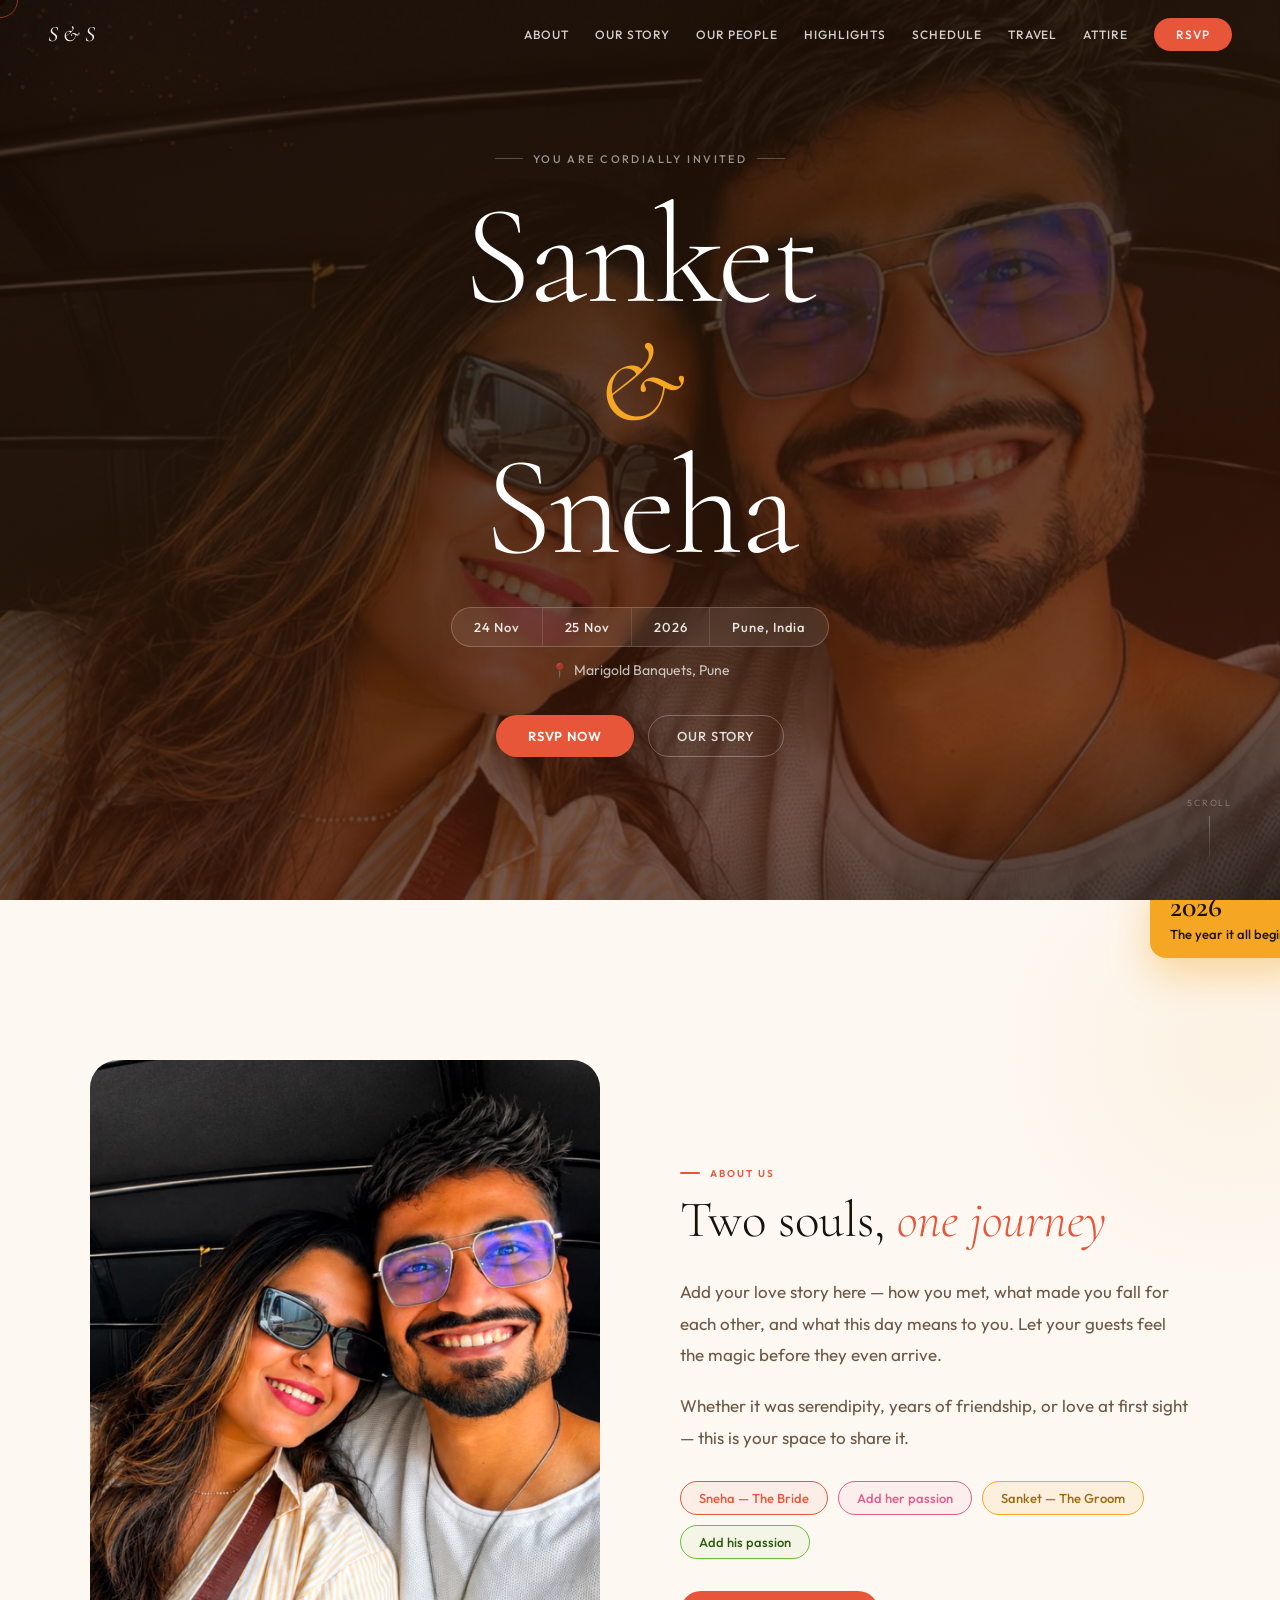
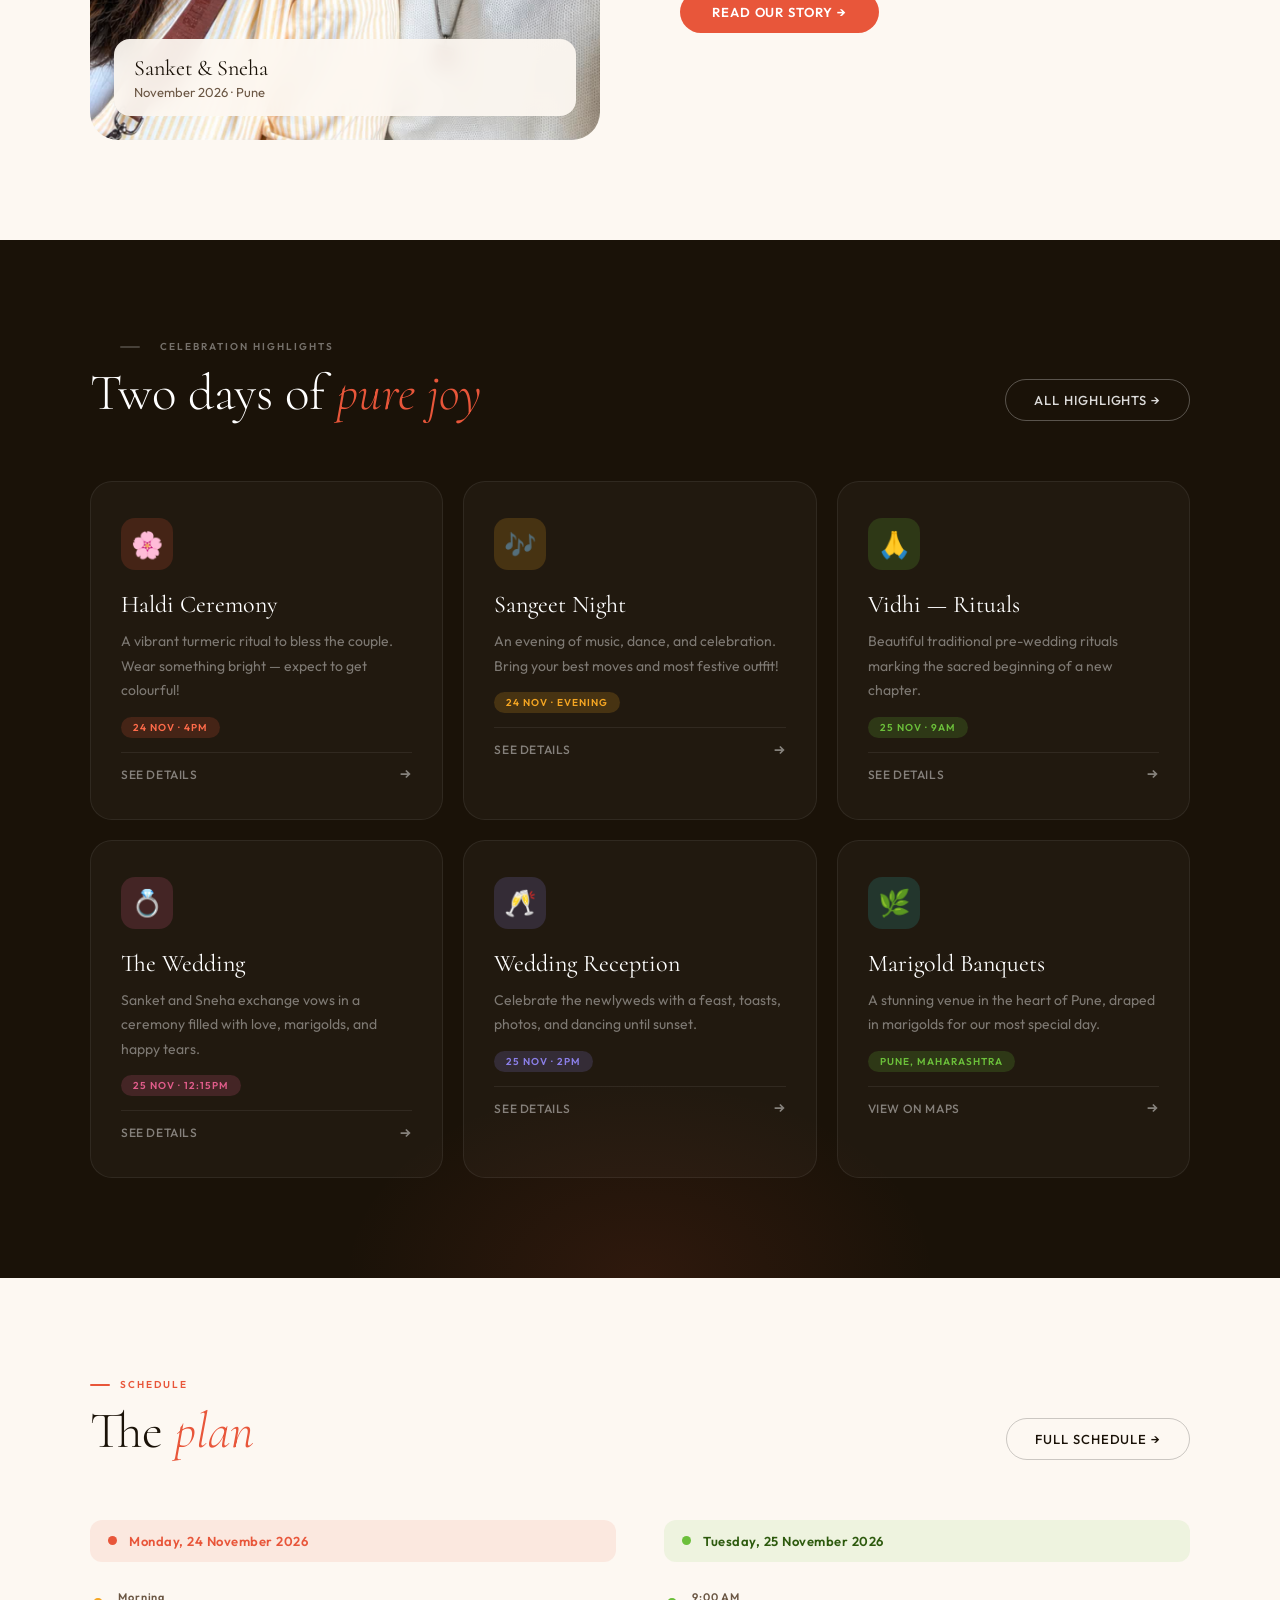
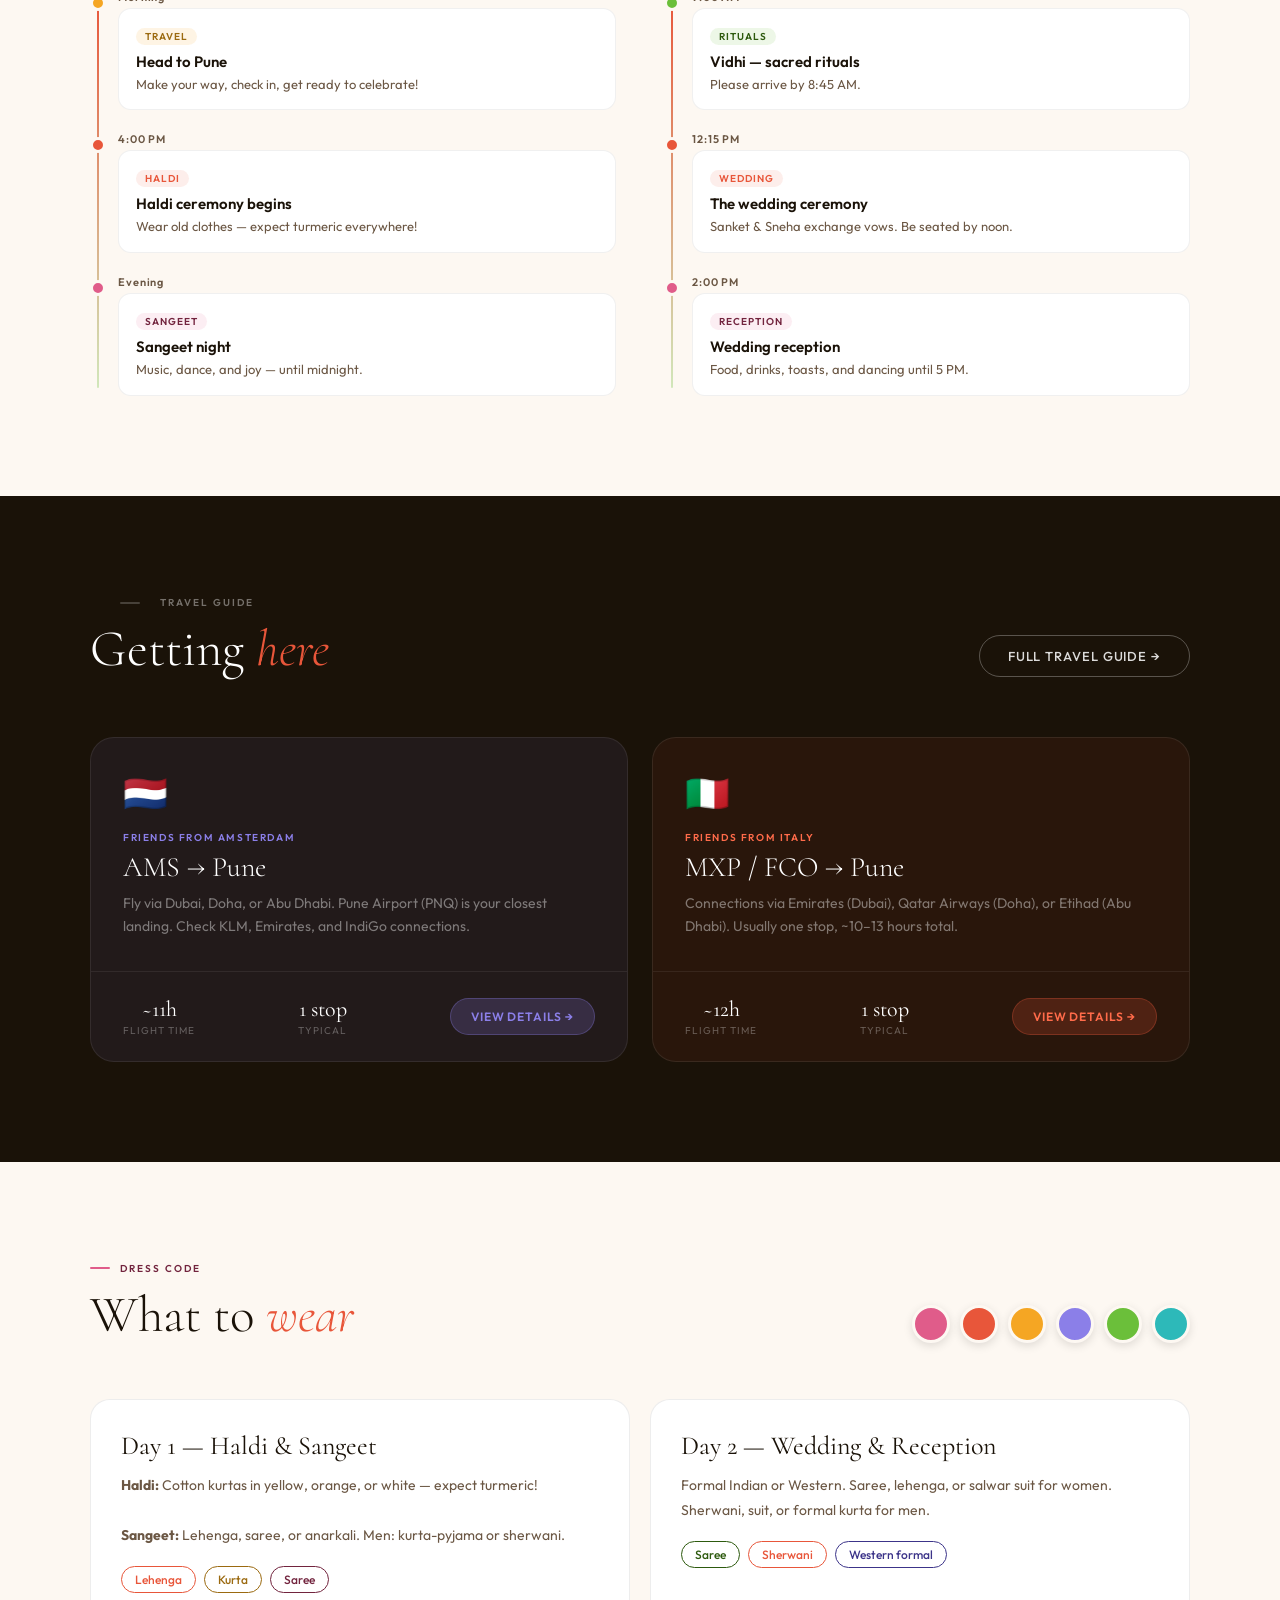
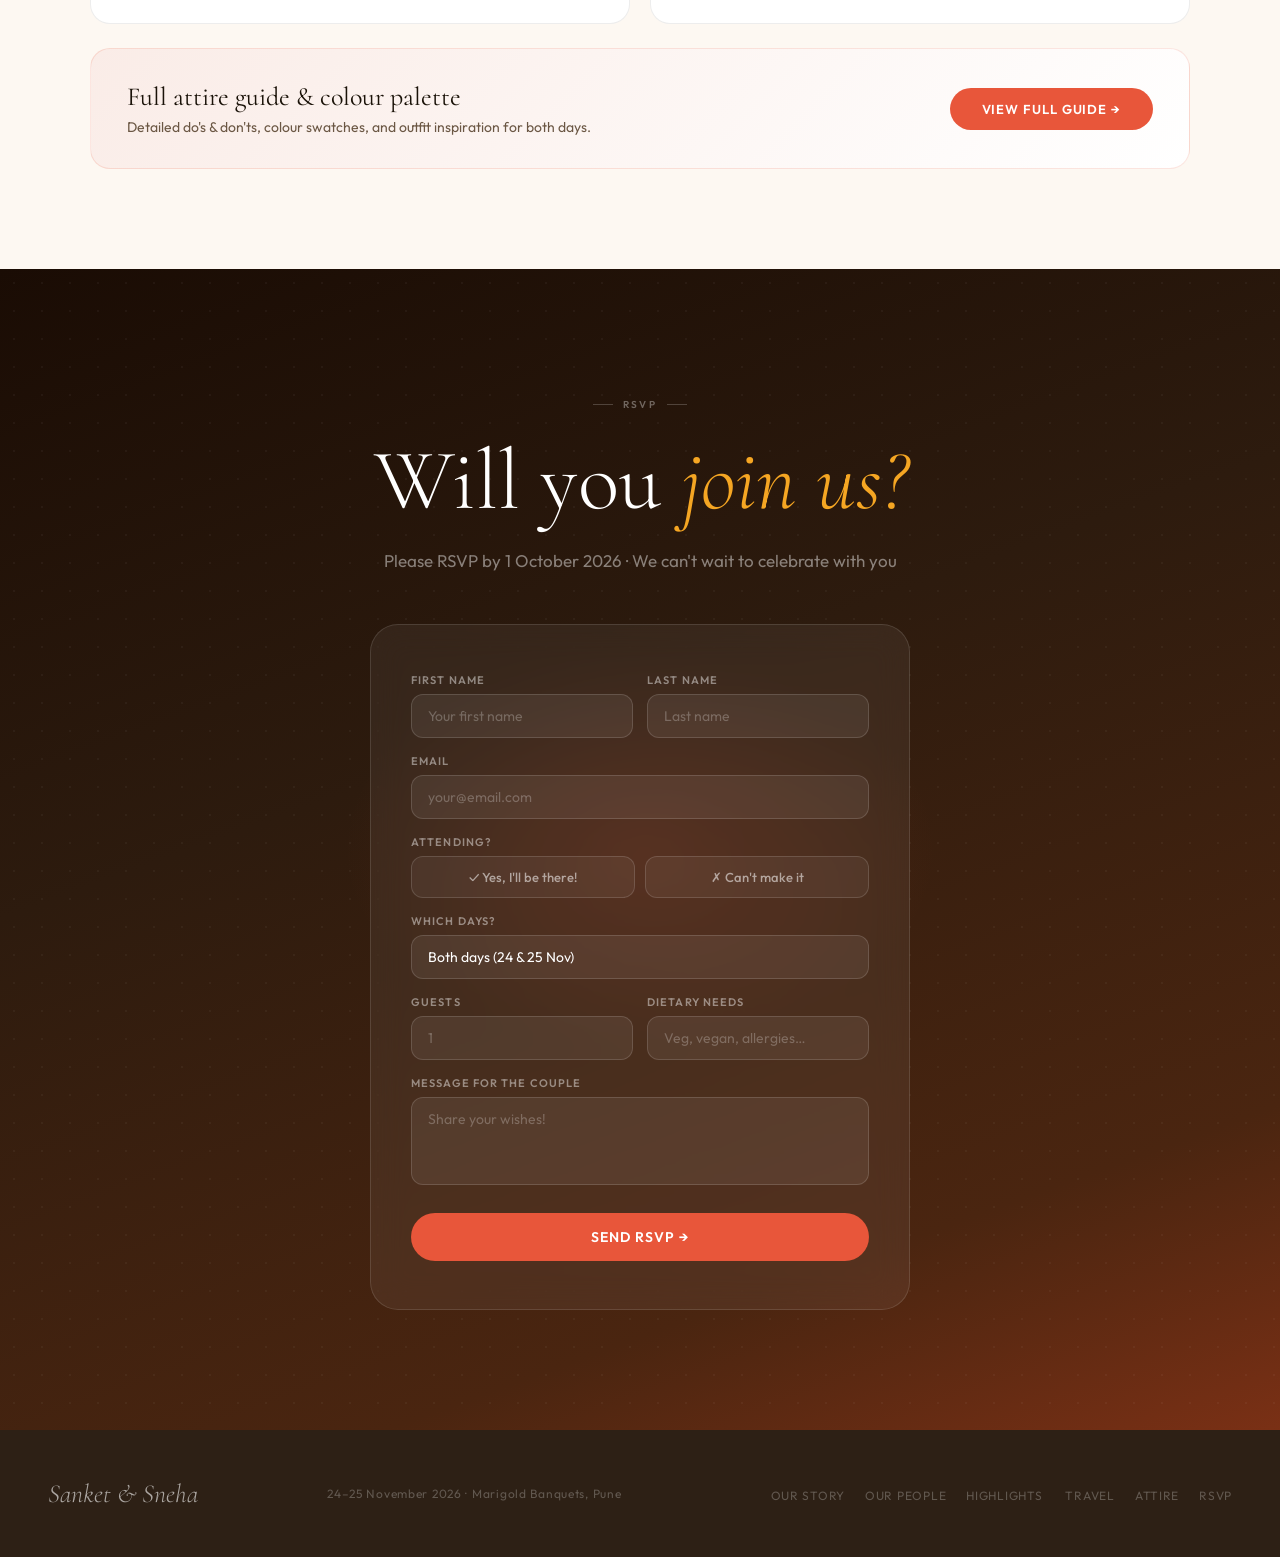
==== commit 6f0213f3: "Update index.html" ====
--- a/index.html
+++ b/index.html
@@ -12,32 +12,30 @@
 /* HERO */
 #hero{min-height:100vh;display:flex;flex-direction:column;align-items:center;justify-content:center;text-align:center;position:relative;overflow:hidden;}
 .hero-canvas{position:absolute;inset:0;z-index:0;}
-.hero-photo{position:absolute;inset:0;z-index:0;background:url('photo-auto.jpg') center 25% / cover no-repeat;}
+.hero-photo{position:absolute;inset:0;z-index:0;background:linear-gradient(rgba(0,0,0,0.3), rgba(0,0,0,0.3)), url('photo-auto.jpg') center 25% / cover no-repeat; background-color: #3a1a0a;}
 .hero-overlay{position:absolute;inset:0;z-index:1;background:linear-gradient(160deg,rgba(26,12,4,.78) 0%,rgba(45,25,10,.72) 40%,rgba(80,30,10,.62) 80%,rgba(26,12,4,.75) 100%);}
 .hero-content{position:relative;z-index:2;padding:0 24px;}
-.hero-eyebrow{display:inline-flex;align-items:center;gap:10px;font-size:11px;font-weight:500;letter-spacing:.22em;text-transform:uppercase;color:rgba(255,255,255,.55);margin-bottom:24px;opacity:0;animation:fadeUp .8s .3s forwards;}
+.hero-eyebrow{display:inline-flex;align-items:center;gap:10px;font-size:11px;font-weight:500;letter-spacing:.22em;text-transform:uppercase;color:rgba(255,255,255,.55);margin-bottom:24px;opacity:1;}
 .hero-eyebrow::before,.hero-eyebrow::after{content:'';width:28px;height:1px;background:rgba(255,255,255,.25);}
 .hero-name-wrap{overflow:hidden;margin-bottom:4px;}
-.hero-name{font-family:'Cormorant',serif;font-size:clamp(72px,11vw,150px);font-weight:300;line-height:.95;color:#fff;letter-spacing:-.02em;display:block;opacity:0;transform:translateY(100%);animation:slideUp .9s cubic-bezier(.16,1,.3,1) forwards;}
-.n1{animation-delay:.5s;}.n2{animation-delay:.9s;}
-.amp{font-style:italic;color:var(--yellow);font-size:clamp(60px,9vw,130px);opacity:0;animation:slideUp .9s cubic-bezier(.16,1,.3,1) .7s forwards;}
-.hero-meta{margin-top:32px;opacity:0;animation:fadeUp .8s 1.2s forwards;}
+.hero-name{font-family:'Cormorant',serif;font-size:clamp(72px,11vw,150px);font-weight:300;line-height:.95;color:#fff;letter-spacing:-.02em;display:block;opacity:1;transform:none;}
+.amp{font-style:italic;color:var(--yellow);font-size:clamp(60px,9vw,130px);opacity:1;transform:none;}
+.hero-meta{margin-top:32px;opacity:1;}
 .hero-date-badge{display:inline-flex;align-items:center;border:1px solid rgba(255,255,255,.2);border-radius:60px;overflow:hidden;backdrop-filter:blur(10px);background:rgba(255,255,255,.08);}
 .hdb{padding:11px 22px;font-size:13px;font-weight:500;letter-spacing:.06em;color:rgba(255,255,255,.88);border-right:1px solid rgba(255,255,255,.12);}
-.hdb:last-child{border-right:none;}.hdb.accent{background:var(--coral);}
+.hdb:last-child{border-right:none;}\n.hdb.accent{background:var(--coral);}
 .hero-loc{margin-top:14px;font-size:14px;color:rgba(255,255,255,.45);display:flex;align-items:center;justify-content:center;gap:6px;}
 .hero-loc a{color:rgba(255,255,255,.72);text-decoration:none;transition:color .2s;}.hero-loc a:hover{color:var(--yellow);}
-.hero-ctas{display:flex;align-items:center;justify-content:center;gap:14px;margin-top:36px;opacity:0;animation:fadeUp .8s 1.4s forwards;flex-wrap:wrap;}
-.hero-countdown{position:absolute;bottom:36px;left:50%;transform:translateX(-50%);display:flex;z-index:2;opacity:0;animation:fadeUp .8s 1.6s forwards;}
+.hero-ctas{display:flex;align-items:center;justify-content:center;gap:14px;margin-top:36px;opacity:1;flex-wrap:wrap;}
+.hero-countdown{position:absolute;bottom:36px;left:50%;transform:translateX(-50%);display:flex;z-index:2;opacity:1;}
 .hc-block{padding:10px 18px;text-align:center;border-right:1px solid rgba(255,255,255,.12);}
 .hc-block:last-child{border-right:none;}
 .hc-num{font-family:'Cormorant',serif;font-size:32px;font-weight:300;color:#fff;line-height:1;}
 .hc-label{font-size:9px;letter-spacing:.16em;text-transform:uppercase;color:rgba(255,255,255,.35);margin-top:3px;}
-.scroll-ind{position:absolute;bottom:36px;right:48px;z-index:2;display:flex;flex-direction:column;align-items:center;gap:8px;opacity:0;animation:fadeUp .8s 2s forwards;}
+.scroll-ind{position:absolute;bottom:36px;right:48px;z-index:2;display:flex;flex-direction:column;align-items:center;gap:8px;opacity:1;}
 .scroll-ind span{font-size:9px;letter-spacing:.2em;text-transform:uppercase;color:rgba(255,255,255,.3);}
 .scroll-line{width:1px;height:48px;background:linear-gradient(to bottom,rgba(255,255,255,.3),transparent);animation:scrollDown 2s ease-in-out infinite;}
 @keyframes scrollDown{0%{transform:scaleY(0);transform-origin:top;}50%{transform:scaleY(1);transform-origin:top;}51%{transform:scaleY(1);transform-origin:bottom;}100%{transform:scaleY(0);transform-origin:bottom;}}
-
 /* ABOUT */
 #about{padding:100px 48px;background:var(--cream);overflow:hidden;position:relative;}
 #about::before{content:'';position:absolute;right:-200px;top:-100px;width:500px;height:500px;border-radius:50%;background:radial-gradient(circle,rgba(245,166,35,.07),transparent 70%);pointer-events:none;}
